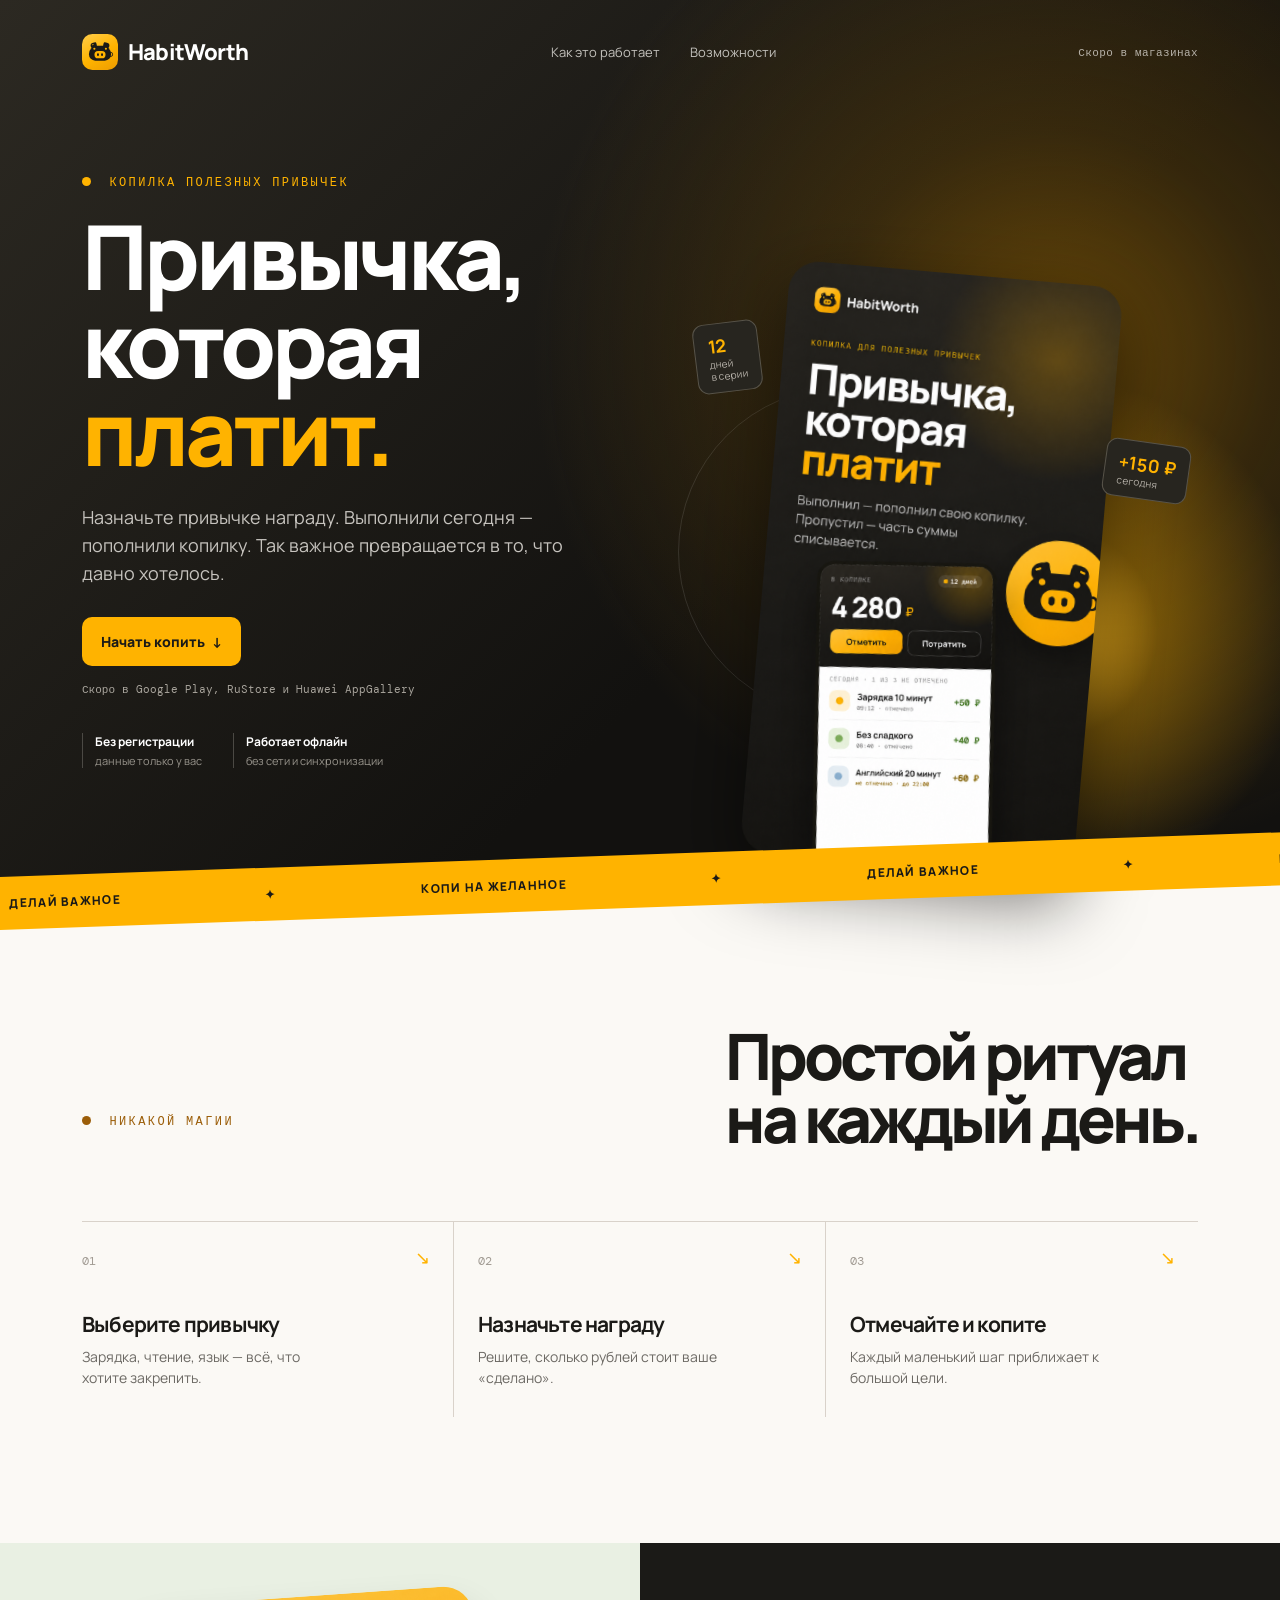
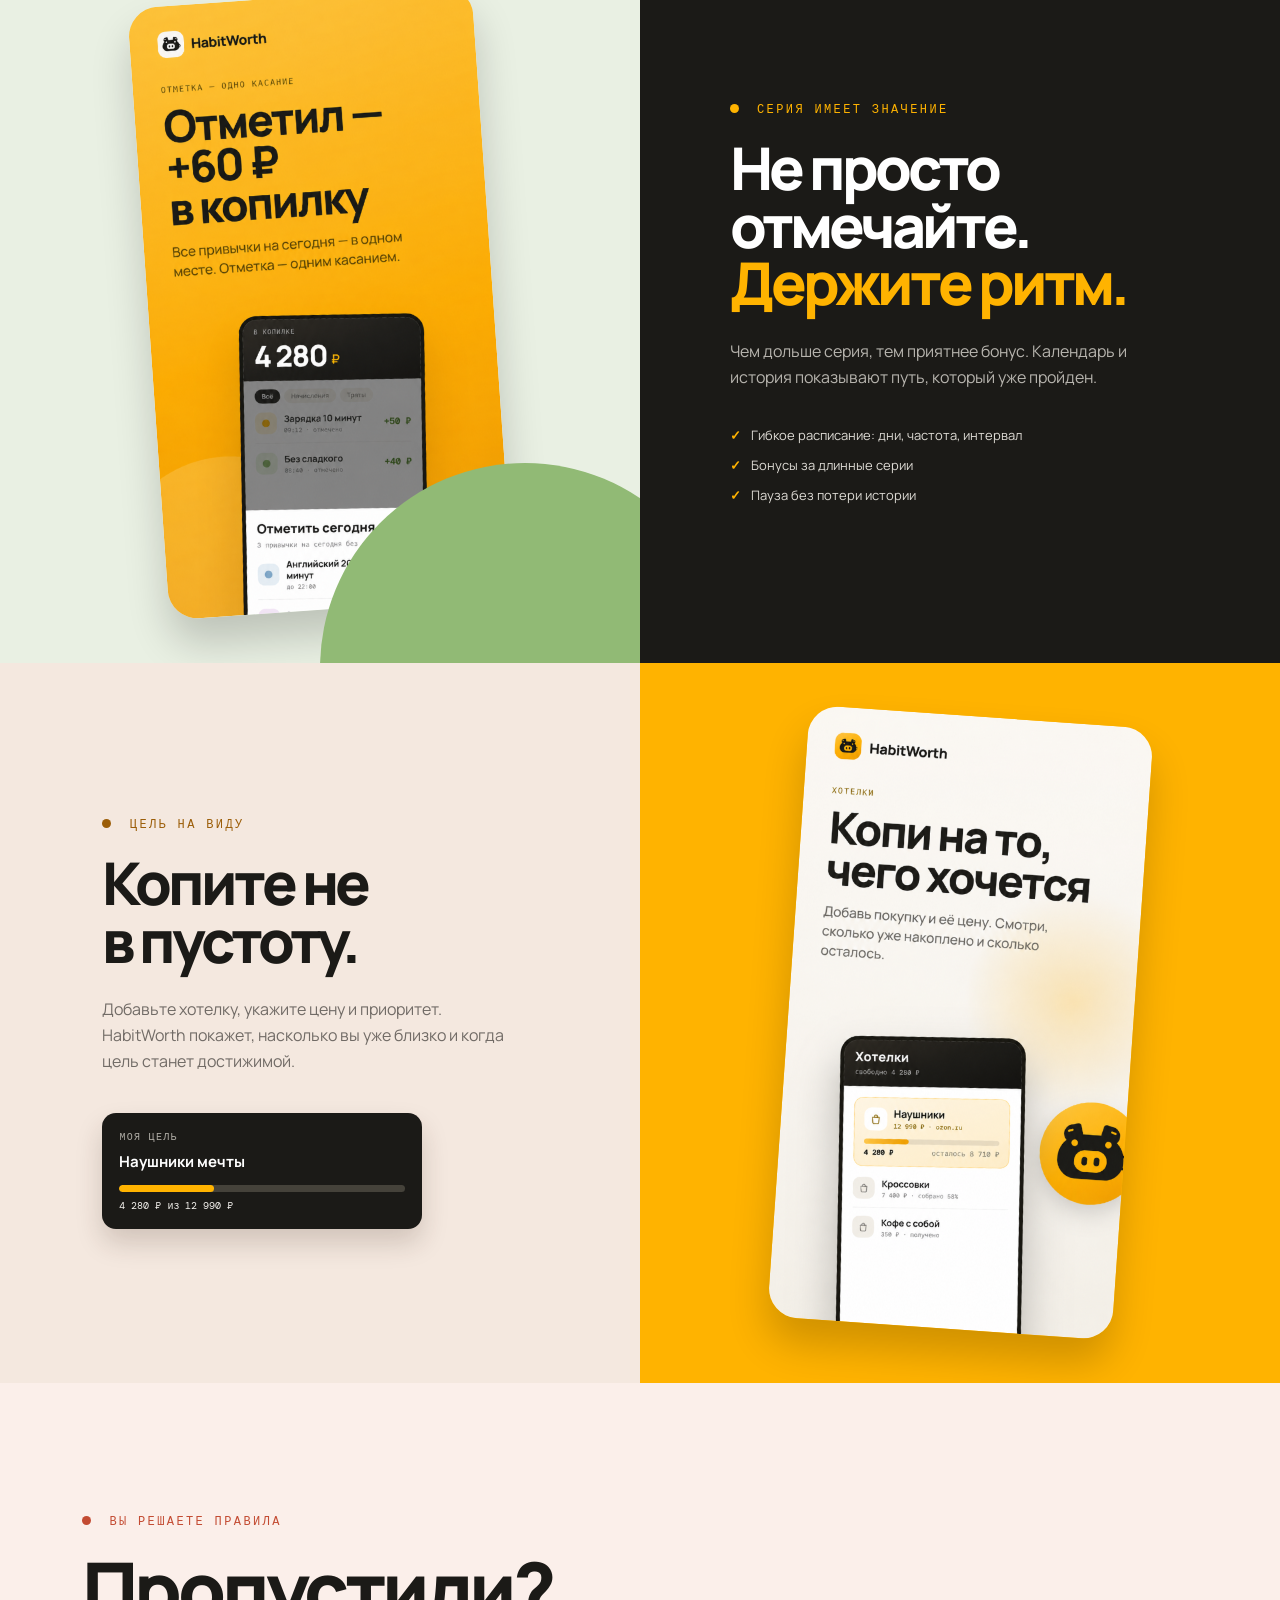
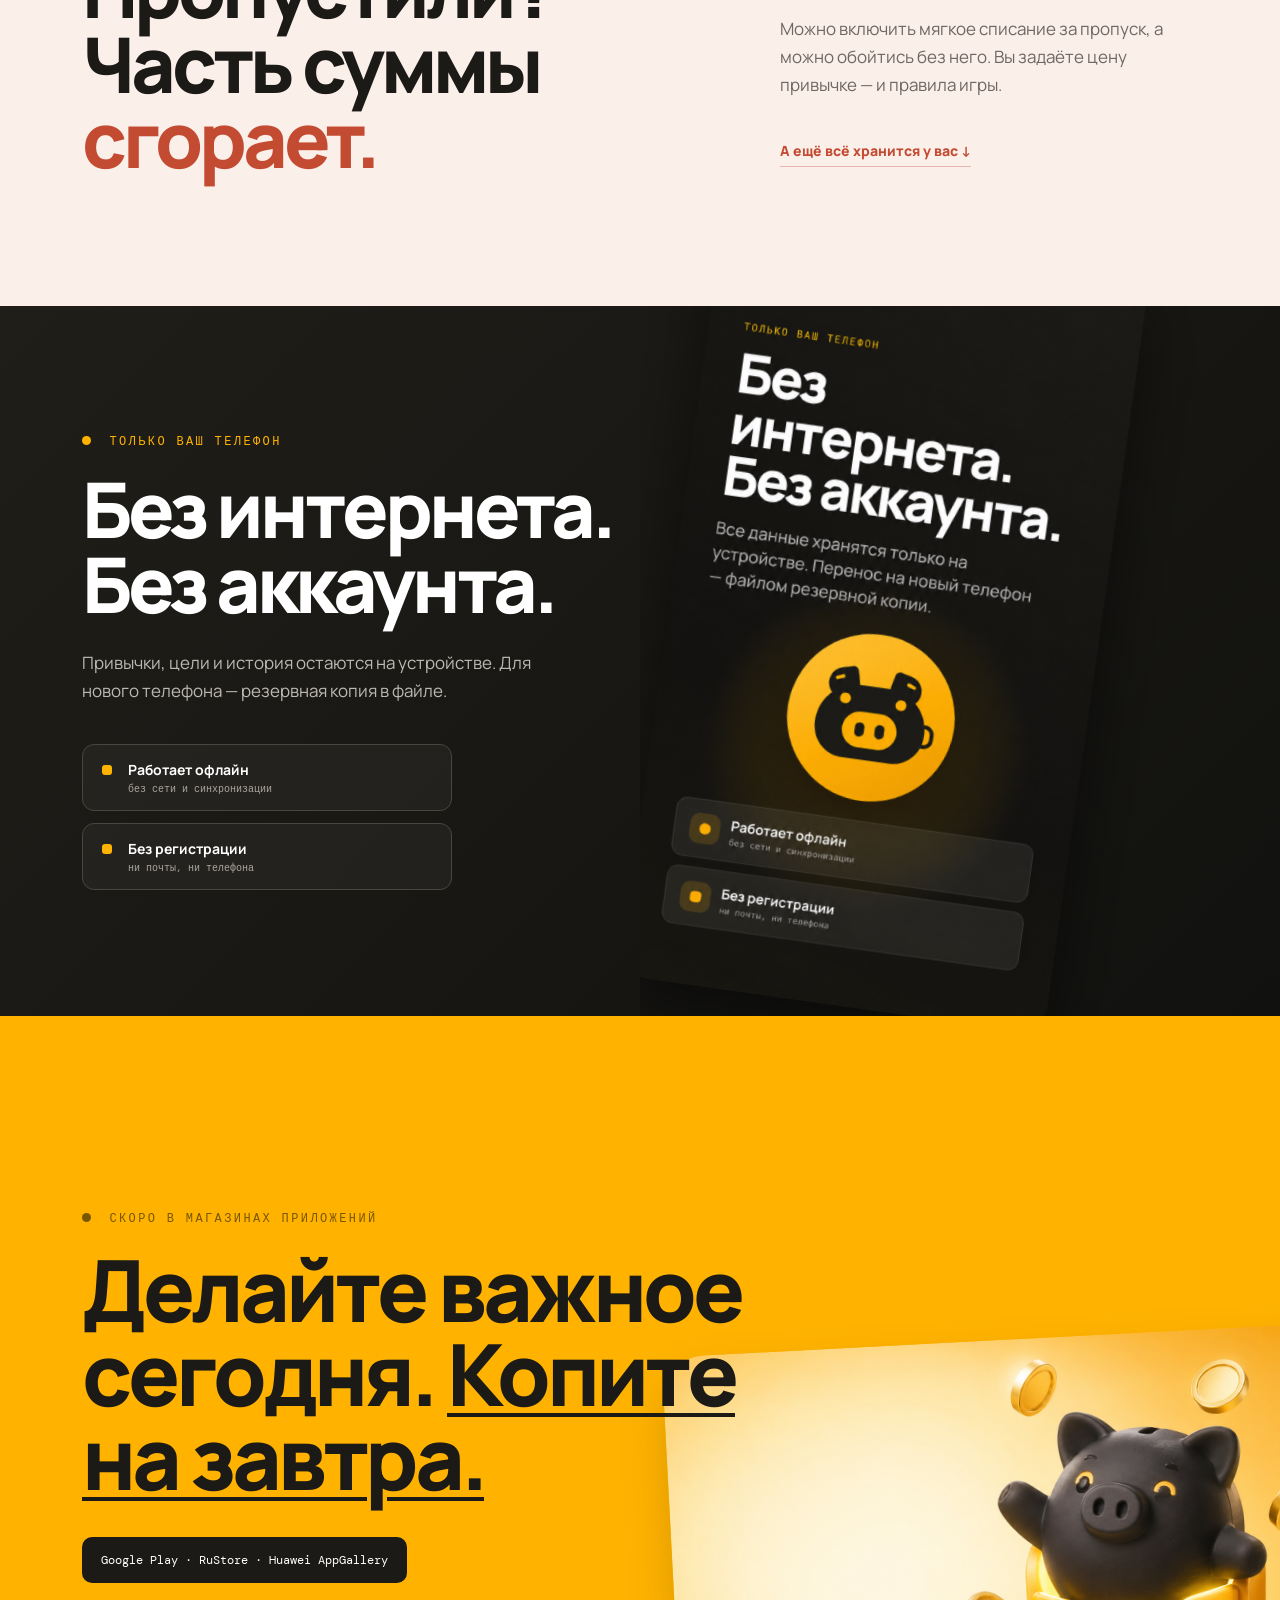
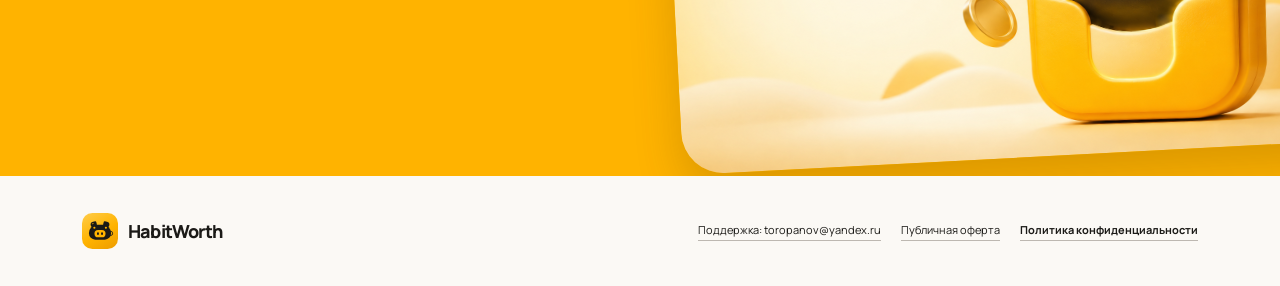
==== index.html @ cf3ff233 "feat: rebrand landing as HabitWorth" ====
<!doctype html>
<html lang="ru">
  <head>
    <meta charset="UTF-8" />
    <meta name="viewport" content="width=device-width, initial-scale=1.0" />
    <meta name="description" content="HabitWorth — копилка для полезных привычек. Выполняйте привычки и копите на то, что давно хотелось." />
    <meta name="theme-color" content="#181714" />
    <meta property="og:title" content="HabitWorth — привычки, которые платят" />
    <meta property="og:description" content="Выполняйте привычки и копите на то, что давно хотелось." />
    <meta property="og:image" content="assets/promo-01.png" />
    <title>HabitWorth — копилка привычек</title>
    <link rel="preconnect" href="https://fonts.googleapis.com" />
    <link rel="preconnect" href="https://fonts.gstatic.com" crossorigin />
    <link href="https://fonts.googleapis.com/css2?family=DM+Mono&family=Manrope:wght@400;500;600;700;800&display=swap" rel="stylesheet" />
    <link rel="stylesheet" href="styles.css" />
  </head>
  <body>
    <main>
      <section class="hero" id="top">
        <nav class="nav container" aria-label="Главная навигация">
          <a class="brand" href="#top" aria-label="HabitWorth — на главную">
            <img class="brand-icon" src="assets/logo.svg" alt="" />
            <span>HabitWorth</span>
          </a>
          <div class="nav-links">
            <a href="#how-it-works">Как это работает</a>
            <a href="#features">Возможности</a>
          </div>
          <span class="nav-coming">Скоро в магазинах</span>
        </nav>

        <div class="hero-grid container">
          <div class="hero-copy">
            <p class="eyebrow"><span></span> КОПИЛКА ПОЛЕЗНЫХ ПРИВЫЧЕК</p>
            <h1>Привычка,<br />которая <strong>платит.</strong></h1>
            <p class="lead">Назначьте привычке награду. Выполнили сегодня — пополнили копилку. Так важное превращается в то, что давно хотелось.</p>
            <div class="hero-actions">
              <a class="button button-primary" href="#how-it-works">Начать копить <span>↓</span></a>
            </div>
            <p class="store-note">Скоро в Google Play, RuStore и Huawei AppGallery</p>
            <div class="trust-row">
              <div><b>Без регистрации</b><span>данные только у вас</span></div>
              <div><b>Работает офлайн</b><span>без сети и синхронизации</span></div>
            </div>
          </div>
          <div class="hero-visual" aria-label="Экран приложения HabitWorth">
            <div class="orb orb-one"></div><div class="orb orb-two"></div>
            <div class="hero-sticker sticker-streak"><b>12</b><span>дней<br />в серии</span></div>
            <div class="hero-sticker sticker-plus"><b>+150 ₽</b><span>сегодня</span></div>
            <img src="assets/promo-01.png" alt="Главный экран HabitWorth с балансом копилки и списком привычек" />
          </div>
        </div>
        <div class="marquee" aria-hidden="true"><span>ДЕЛАЙ ВАЖНОЕ</span><i>✦</i><span>КОПИ НА ЖЕЛАННОЕ</span><i>✦</i><span>ДЕЛАЙ ВАЖНОЕ</span><i>✦</i><span>КОПИ НА ЖЕЛАННОЕ</span></div>
      </section>

      <section class="steps section container" id="how-it-works">
        <div class="section-intro">
          <p class="eyebrow dark"><span></span> НИКАКОЙ МАГИИ</p>
          <h2>Простой ритуал<br />на каждый день.</h2>
        </div>
        <ol class="step-list">
          <li><span class="step-number">01</span><div><h3>Выберите привычку</h3><p>Зарядка, чтение, язык — всё, что хотите закрепить.</p></div><span class="step-arrow">↘</span></li>
          <li><span class="step-number">02</span><div><h3>Назначьте награду</h3><p>Решите, сколько рублей стоит ваше «сделано».</p></div><span class="step-arrow">↘</span></li>
          <li><span class="step-number">03</span><div><h3>Отмечайте и копите</h3><p>Каждый маленький шаг приближает к большой цели.</p></div><span class="step-arrow">↘</span></li>
        </ol>
      </section>

      <section class="feature-split" id="features">
        <div class="phone-panel cream"><img src="assets/promo-02.png" alt="HabitWorth помогает вести серии привычек" /></div>
        <div class="copy-panel dark-panel">
          <p class="eyebrow"><span></span> СЕРИЯ ИМЕЕТ ЗНАЧЕНИЕ</p>
          <h2>Не просто<br />отмечайте. <strong>Держите ритм.</strong></h2>
          <p>Чем дольше серия, тем приятнее бонус. Календарь и история показывают путь, который уже пройден.</p>
          <ul class="tick-list"><li>Гибкое расписание: дни, частота, интервал</li><li>Бонусы за длинные серии</li><li>Пауза без потери истории</li></ul>
        </div>
      </section>

      <section class="feature-split reverse">
        <div class="copy-panel goal-copy">
          <p class="eyebrow dark"><span></span> ЦЕЛЬ НА ВИДУ</p>
          <h2>Копите не<br />в пустоту.</h2>
          <p>Добавьте хотелку, укажите цену и приоритет. HabitWorth покажет, насколько вы уже близко и когда цель станет достижимой.</p>
          <div class="goal-card"><span>МОЯ ЦЕЛЬ</span><b>Наушники мечты</b><div><i></i></div><small>4 280 ₽ из 12 990 ₽</small></div>
        </div>
        <div class="phone-panel amber"><img src="assets/promo-04.png" alt="Экран цели и прогресса накоплений в HabitWorth" /></div>
      </section>

      <section class="penalty-section">
        <div class="container penalty-grid">
          <div><p class="eyebrow dark red"><span></span> ВЫ РЕШАЕТЕ ПРАВИЛА</p><h2>Пропустили?<br />Часть суммы<br /><strong>сгорает.</strong></h2></div>
          <div class="penalty-copy"><p>Можно включить мягкое списание за пропуск, а можно обойтись без него. Вы задаёте цену привычке — и правила игры.</p><a href="#privacy">А ещё всё хранится у вас <span>↓</span></a></div>
        </div>
      </section>

      <section class="privacy" id="privacy">
        <div class="privacy-art"><img src="assets/promo-05.png" alt="HabitWorth работает без интернета и аккаунта" /></div>
        <div class="privacy-copy container">
          <p class="eyebrow"><span></span> ТОЛЬКО ВАШ ТЕЛЕФОН</p>
          <h2>Без интернета.<br />Без аккаунта.</h2>
          <p>Привычки, цели и история остаются на устройстве. Для нового телефона — резервная копия в файле.</p>
          <div class="privacy-points"><div><b>Работает офлайн</b><span>без сети и синхронизации</span></div><div><b>Без регистрации</b><span>ни почты, ни телефона</span></div></div>
        </div>
      </section>

      <section class="final-cta">
        <div class="container final-layout">
          <div class="final-copy"><p class="eyebrow"><span></span> СКОРО В МАГАЗИНАХ ПРИЛОЖЕНИЙ</p><h2>Делайте важное<br />сегодня. <strong>Копите</strong><br /><strong>на завтра.</strong></h2><p class="availability">Google Play · RuStore · Huawei AppGallery</p></div>
          <div class="launch-art"><img src="assets/launch-art.png" alt="Копилка HabitWorth и монеты" /></div>
        </div>
      </section>
    </main>
    <footer class="footer container">
      <a class="brand" href="#top"><img class="brand-icon" src="assets/logo.svg" alt="" /><span>HabitWorth</span></a>
      <div class="footer-links"><a href="mailto:toropanov@yandex.ru">Поддержка: toropanov@yandex.ru</a><a href="documents/HabitWorth_Public_Offer.pdf" target="_blank" rel="noopener">Публичная оферта</a><a href="documents/HabitWorth_Privacy_Policy.pdf" target="_blank" rel="noopener">Политика конфиденциальности</a></div>
    </footer>
  </body>
</html>
---- styles.css ----
:root { --ink:#1b1a17; --black:#12110f; --amber:#ffb300; --cream:#f7f1eb; --paper:#fbf9f5; --green:#588334; --red:#c34b32; }
* { box-sizing:border-box; } html { scroll-behavior:smooth; } body { margin:0; background:var(--paper); color:var(--ink); font-family:Manrope,Arial,sans-serif; } a { color:inherit; text-decoration:none; } .container { max-width:1180px; margin:auto; padding-left:32px; padding-right:32px; }
.hero { overflow:hidden; position:relative; color:white; background:radial-gradient(circle at 82% 40%,#694807 0,rgba(105,72,7,.4) 19%,transparent 44%),linear-gradient(135deg,#2c2922,#12110f 62%); min-height:820px; } .nav { height:104px; display:flex; align-items:center; justify-content:space-between; position:relative; z-index:3; }.brand { font-size:22px; line-height:1; font-weight:800; display:flex; align-items:center; gap:10px; letter-spacing:-.8px; }.pig-mark { display:inline-block; width:36px; height:36px; border-radius:11px; background:var(--amber); position:relative; }.pig-mark:before { content:""; position:absolute; width:21px; height:14px; border-radius:10px; background:var(--ink); left:7.5px; top:13px; }.pig-mark i,.pig-mark b { position:absolute; width:5px; height:6px; background:var(--ink); z-index:1; border-radius:3px; top:17px; }.pig-mark i { left:13px; }.pig-mark b { right:13px; }.pig-mark em { position:absolute; width:5px;height:5px;border-radius:5px;background:var(--amber);left:9px;top:8px;box-shadow:13px 0 0 var(--amber); }.nav-links { display:flex; gap:30px; color:#c2c0bb; font-size:13px; }.nav-links a:hover { color:#fff; }.nav-cta { font-size:13px; font-weight:700; border-bottom:1px solid #77736a; padding-bottom:3px; }.nav-cta span,.button span { margin-left:7px; }.hero-grid { min-height:650px; display:grid; grid-template-columns:53% 47%; align-items:center; }.hero-copy { position:relative; z-index:2; padding:70px 0 112px; }.eyebrow { font-family:"DM Mono",monospace; color:var(--amber); font-size:12px; letter-spacing:2.4px; margin:0 0 22px; }.eyebrow span { display:inline-block; width:9px; height:9px; border-radius:50%; background:currentColor; margin-right:9px; }.eyebrow.dark { color:#9b5d08; }.eyebrow.red { color:var(--red); }.hero h1,.section h2,.copy-panel h2,.penalty-section h2,.privacy h2,.final-cta h2 { font-weight:800; letter-spacing:-4px; line-height:.98; margin:0; }.hero h1 { font-size:clamp(60px,7vw,100px); }.hero h1 strong,.copy-panel h2 strong,.penalty-section h2 strong,.final-cta h2 strong { color:var(--amber); font-weight:800; }.lead { max-width:490px; color:#c6c3be; font-size:18px; line-height:1.55; margin:29px 0; }.hero-actions { display:flex; gap:12px; }.button { display:inline-flex; align-items:center; font-size:14px; font-weight:800; border-radius:10px; padding:15px 19px; transition:transform .2s,background .2s; }.button:hover { transform:translateY(-2px); }.button-primary { color:var(--ink); background:var(--amber); }.button-quiet { color:#efede8; border:1px solid #514f49; }.trust-row { display:flex; gap:31px; margin-top:50px; }.trust-row div { border-left:1px solid #4b4944; padding-left:12px; display:grid; gap:3px; }.trust-row b { font-size:12px; }.trust-row span { color:#98948c; font-size:11px; }.hero-visual { height:650px; position:relative; display:flex; align-items:flex-end; justify-content:center; }.hero-visual img { width:334px; filter:drop-shadow(0 26px 35px rgba(0,0,0,.52)); transform:rotate(5deg) translateY(50px); border-radius:30px; position:relative; z-index:1; }.orb { position:absolute; border-radius:100%; }.orb-one { width:530px; height:530px; background:radial-gradient(circle,#ffbd20 0,rgba(255,179,0,.34) 28%,transparent 68%); right:-120px; bottom:-80px; }.orb-two { width:330px;height:330px;border:1px solid rgba(255,255,255,.11);bottom:100px;left:5px; }.hero-sticker { position:absolute; background:#27251f; border:1px solid #575349; border-radius:11px; padding:10px 13px; z-index:2; display:grid; }.hero-sticker b { font-size:18px; color:var(--amber); }.hero-sticker span { color:#b5b0a8; font-size:10px; line-height:1.2; }.sticker-streak { left:22px; top:155px; transform:rotate(-7deg); }.sticker-plus { right:9px; top:275px; transform:rotate(8deg); }.marquee { position:absolute; bottom:0; width:120%; margin-left:-4%; background:var(--amber); color:var(--ink); display:flex; align-items:center; justify-content:space-around; gap:25px; height:53px; transform:rotate(-2deg) translateY(17px); font-weight:800; letter-spacing:1.3px; font-size:12px; white-space:nowrap; }.marquee i { font-style:normal; }
.section { padding-top:145px; padding-bottom:126px; }.section-intro { display:flex; align-items:flex-end; justify-content:space-between; }.section h2 { font-size:clamp(42px,5vw,70px); }.step-list { display:grid; grid-template-columns:repeat(3,1fr); list-style:none; padding:0; margin:70px 0 0; border-top:1px solid #d9d2ca; }.step-list li { padding:26px 23px 20px 0; position:relative; min-height:195px; border-right:1px solid #d9d2ca; }.step-list li+li { padding-left:24px; }.step-list li:last-child { border-right:0; }.step-number { font-family:"DM Mono",monospace; color:#a19b93; font-size:12px; }.step-list h3 { font-size:21px; margin:40px 0 8px; letter-spacing:-.8px; }.step-list p { margin:0; color:#6c6964; max-width:250px; font-size:14px; line-height:1.5; }.step-arrow { position:absolute; top:23px; right:23px; font-size:18px; color:var(--amber); }
.feature-split { min-height:720px; display:grid; grid-template-columns:1fr 1fr; }.phone-panel { overflow:hidden; position:relative; display:flex; align-items:center; justify-content:center; min-height:600px; }.phone-panel img { width:345px; transform:rotate(-4deg); border-radius:30px; box-shadow:0 25px 40px rgba(0,0,0,.19); }.cream { background:#e9f0e3; }.cream:after { content:""; position:absolute; width:410px;height:410px; border-radius:50%; background:#91ba75; bottom:-210px; right:-90px; }.amber { background:var(--amber); }.amber img { transform:rotate(4deg); position:relative; z-index:1; }.copy-panel { padding:100px max(50px,calc((100vw - 1180px)/2)); display:flex; flex-direction:column; justify-content:center; }.dark-panel { background:var(--ink); color:#fff; padding-left:clamp(45px,7vw,115px); padding-right:clamp(45px,7vw,115px); }.copy-panel h2 { font-size:clamp(44px,4.6vw,66px); }.copy-panel>p:not(.eyebrow) { color:#b7b4ae; font-size:16px; max-width:420px; line-height:1.62; margin:27px 0; }.tick-list { list-style:none; padding:0; margin:8px 0 0; display:grid; gap:12px; font-size:13px; color:#dedbd5; }.tick-list li:before { content:"✓"; color:var(--amber); font-weight:bold; margin-right:10px; }.goal-copy { background:#f4e8df; padding-left:clamp(45px,8vw,130px); }.goal-copy>p:not(.eyebrow) { color:#716b66; }.goal-card { background:var(--ink); color:#fff; border-radius:14px; padding:17px; max-width:320px; margin-top:11px; box-shadow:0 14px 27px rgba(57,36,20,.18); }.goal-card span,.goal-card small { display:block; font-family:"DM Mono",monospace; font-size:10px; letter-spacing:1.3px; color:#afaca5; }.goal-card b { display:block; margin:8px 0 13px; font-size:15px; }.goal-card div { background:#45423a; height:7px; border-radius:8px; overflow:hidden; margin-bottom:7px; }.goal-card i { display:block; width:33%; height:100%; background:var(--amber); border-radius:inherit; }.goal-card small { letter-spacing:0; color:#f5f3ef; }
.penalty-section { padding:130px 0; background:#fbefea; }.penalty-grid { display:grid; grid-template-columns:1.2fr .8fr; gap:70px; align-items:end; }.penalty-section h2 { font-size:clamp(48px,6vw,82px); }.penalty-section h2 strong { color:var(--red); }.penalty-copy { padding-bottom:9px; color:#6e6862; font-size:17px; line-height:1.65; }.penalty-copy a { display:inline-block; margin-top:23px; color:var(--red); font-size:14px; font-weight:800; border-bottom:1px solid #e6b6ab; padding-bottom:4px; }
.privacy { min-height:710px; background:linear-gradient(135deg,#201e19,#11110f); color:white; position:relative; overflow:hidden; display:flex; }.privacy-art { position:absolute; left:50%; height:100%; width:50%; overflow:hidden; }.privacy-art img { width:430px; transform:rotate(8deg) translate(20px,-65px); filter:drop-shadow(0 28px 35px rgba(0,0,0,.5)); border-radius:30px; }.privacy-copy { padding-top:125px; padding-bottom:125px; width:100%; position:relative; z-index:1; }.privacy h2 { font-size:clamp(51px,6vw,82px); }.privacy-copy>p:not(.eyebrow) { max-width:480px; color:#bcb9b3; font-size:17px; line-height:1.6; margin:28px 0 40px; }.privacy-points { display:grid; gap:12px; max-width:370px; }.privacy-points div { padding:15px 17px 15px 45px; border:1px solid #494640; border-radius:12px; background:rgba(255,255,255,.04); position:relative; }.privacy-points div:before { content:""; position:absolute; width:10px;height:10px;border-radius:3px;background:var(--amber);left:19px;top:20px; }.privacy-points b,.privacy-points span { display:block; }.privacy-points b { font-size:14px; }.privacy-points span { color:#aaa69e; font-family:"DM Mono",monospace; font-size:10px; margin-top:3px; }
.final-cta { background:var(--amber); padding:130px 0; }.final-cta .eyebrow { color:#785700; }.final-cta h2 { font-size:clamp(52px,6.7vw,94px); max-width:780px; }.final-cta h2 strong { color:var(--ink); text-decoration:underline; text-decoration-thickness:4px; text-underline-offset:7px; }.final-cta .button { margin-top:37px; background:var(--ink); color:#fff; }.footer { min-height:110px; display:flex; align-items:center; justify-content:space-between; color:#706d67; font-size:12px; }.footer .brand { color:var(--ink); font-size:18px; }.footer .pig-mark { transform:scale(.82); transform-origin:left center; margin-right:-4px; }.footer a:last-child { border-bottom:1px solid #bdb8b1; padding-bottom:3px; color:var(--ink); font-weight:700; }
@media (max-width:760px) { .container { padding-left:20px;padding-right:20px; }.hero { min-height:890px; }.nav { height:78px; }.nav-links,.nav-coming { display:none; }.hero-grid { display:block; }.hero-copy { padding:66px 0 0; }.hero h1 { font-size:58px;letter-spacing:-3px; }.lead { font-size:16px; }.trust-row { margin-top:30px;gap:15px; }.hero-visual { height:375px; margin-top:5px; }.hero-visual img { width:220px;transform:rotate(5deg) translateY(30px); }.orb-one { width:360px;height:360px;right:-150px; }.orb-two { width:220px;height:220px;left:-40px;bottom:20px; }.sticker-streak { left:20px;top:65px; }.sticker-plus { right:10px;top:145px; }.marquee { font-size:10px;height:42px; }.section { padding-top:80px;padding-bottom:70px; }.section-intro { display:block; }.section h2 { font-size:45px; }.step-list { display:block;margin-top:45px; }.step-list li,.step-list li+li { min-height:0;padding:20px 0;border-right:0;border-bottom:1px solid #d9d2ca; }.step-list h3 { margin:25px 0 6px;font-size:18px; }.step-arrow { right:3px;top:20px; }.feature-split { display:flex;flex-direction:column; }.feature-split.reverse { flex-direction:column-reverse; }.phone-panel { min-height:450px; }.phone-panel img { width:260px; }.copy-panel { padding:72px 28px; }.copy-panel h2 { font-size:46px; }.penalty-section { padding:80px 0; }.penalty-grid { display:block; }.penalty-copy { margin-top:32px; }.privacy { min-height:720px; }.privacy-art { left:auto;right:-180px;width:420px;opacity:.55; }.privacy-art img { width:300px; }.privacy-copy { padding-top:80px;padding-bottom:60px; }.privacy h2 { font-size:53px; }.privacy-copy>p:not(.eyebrow) { font-size:15px;max-width:350px; }.final-cta { padding:85px 0; }.final-cta h2 { font-size:54px; }.availability { font-size:10px; padding:14px 15px; }.footer { min-height:155px;display:grid;gap:13px;padding-top:30px;padding-bottom:30px;align-items:start; } }

.nav-coming { font-family:"DM Mono",monospace; color:#b6b1a8; font-size:11px; letter-spacing:.4px; }
.brand-icon { width:36px; height:36px; display:block; flex:none; }
.store-note { color:#a9a59d; font-family:"DM Mono",monospace; font-size:11px; margin:16px 0 0; }
.trust-row { margin-top:37px; }
.marquee { bottom:0; transform:rotate(-2deg); }
.availability { display:inline-block; margin:37px 0 0; background:var(--ink); color:#fff; border-radius:10px; padding:15px 19px; font-family:"DM Mono",monospace; font-size:12px; }
.hero { overflow:visible; }
.marquee { bottom:-25px; z-index:4; }
.steps { position:relative; z-index:1; }
.final-cta { overflow:hidden; }
.final-layout { position:relative; min-height:500px; display:flex; align-items:center; }
.final-copy { position:relative; z-index:1; }
.launch-art { position:absolute; right:-185px; bottom:-110px; width:min(63%,760px); transform:rotate(-3deg); }
.launch-art img { display:block; width:100%; border-radius:42px; box-shadow:0 24px 46px rgba(89,60,0,.22); }
.footer-links { display:flex; align-items:center; gap:20px; font-size:11px; }
.footer-links a { color:var(--ink); border-bottom:1px solid #bdb8b1; padding-bottom:3px; }
.footer-links a:hover { border-color:var(--ink); }
@media (max-width:760px) { .marquee { bottom:-18px; }.final-layout { min-height:640px; align-items:flex-start; padding-top:85px; }.launch-art { width:128%; right:-66%; bottom:-56px; }.footer-links { align-items:flex-start; flex-direction:column; gap:8px; } }
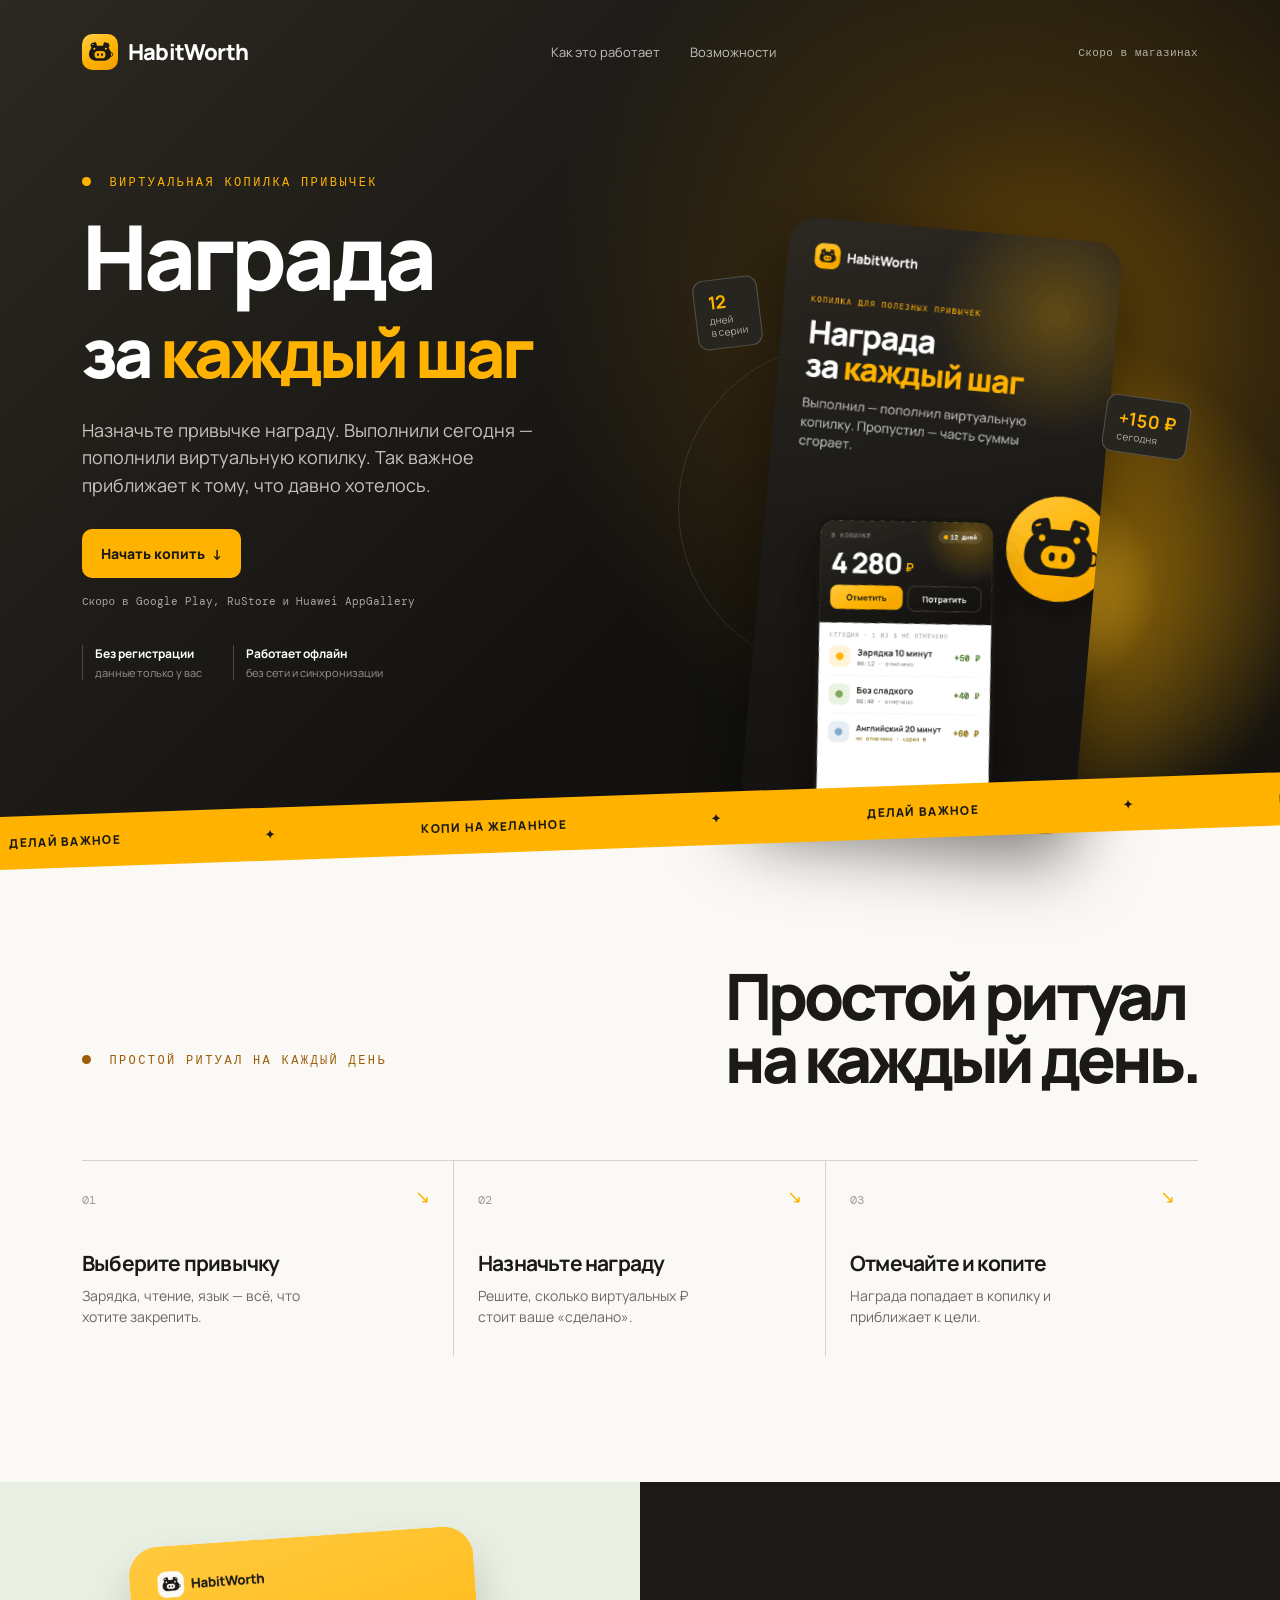
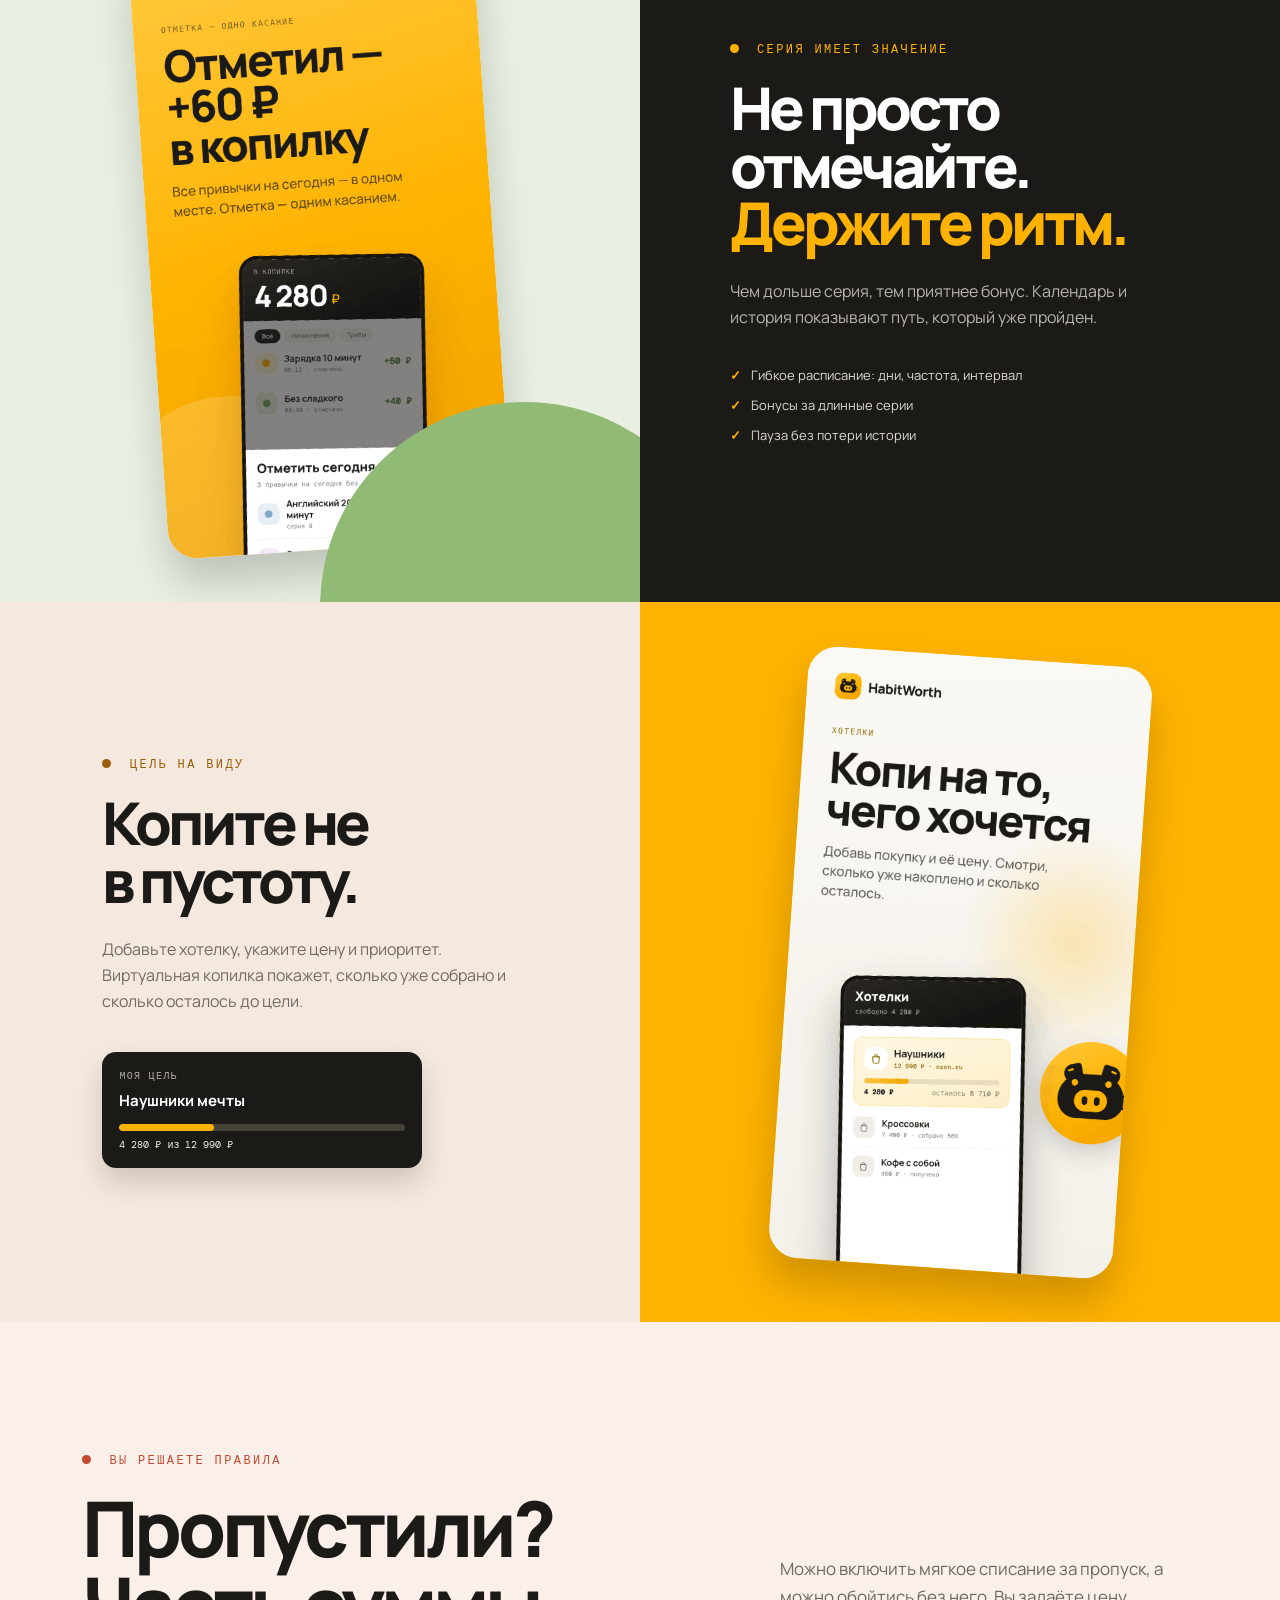
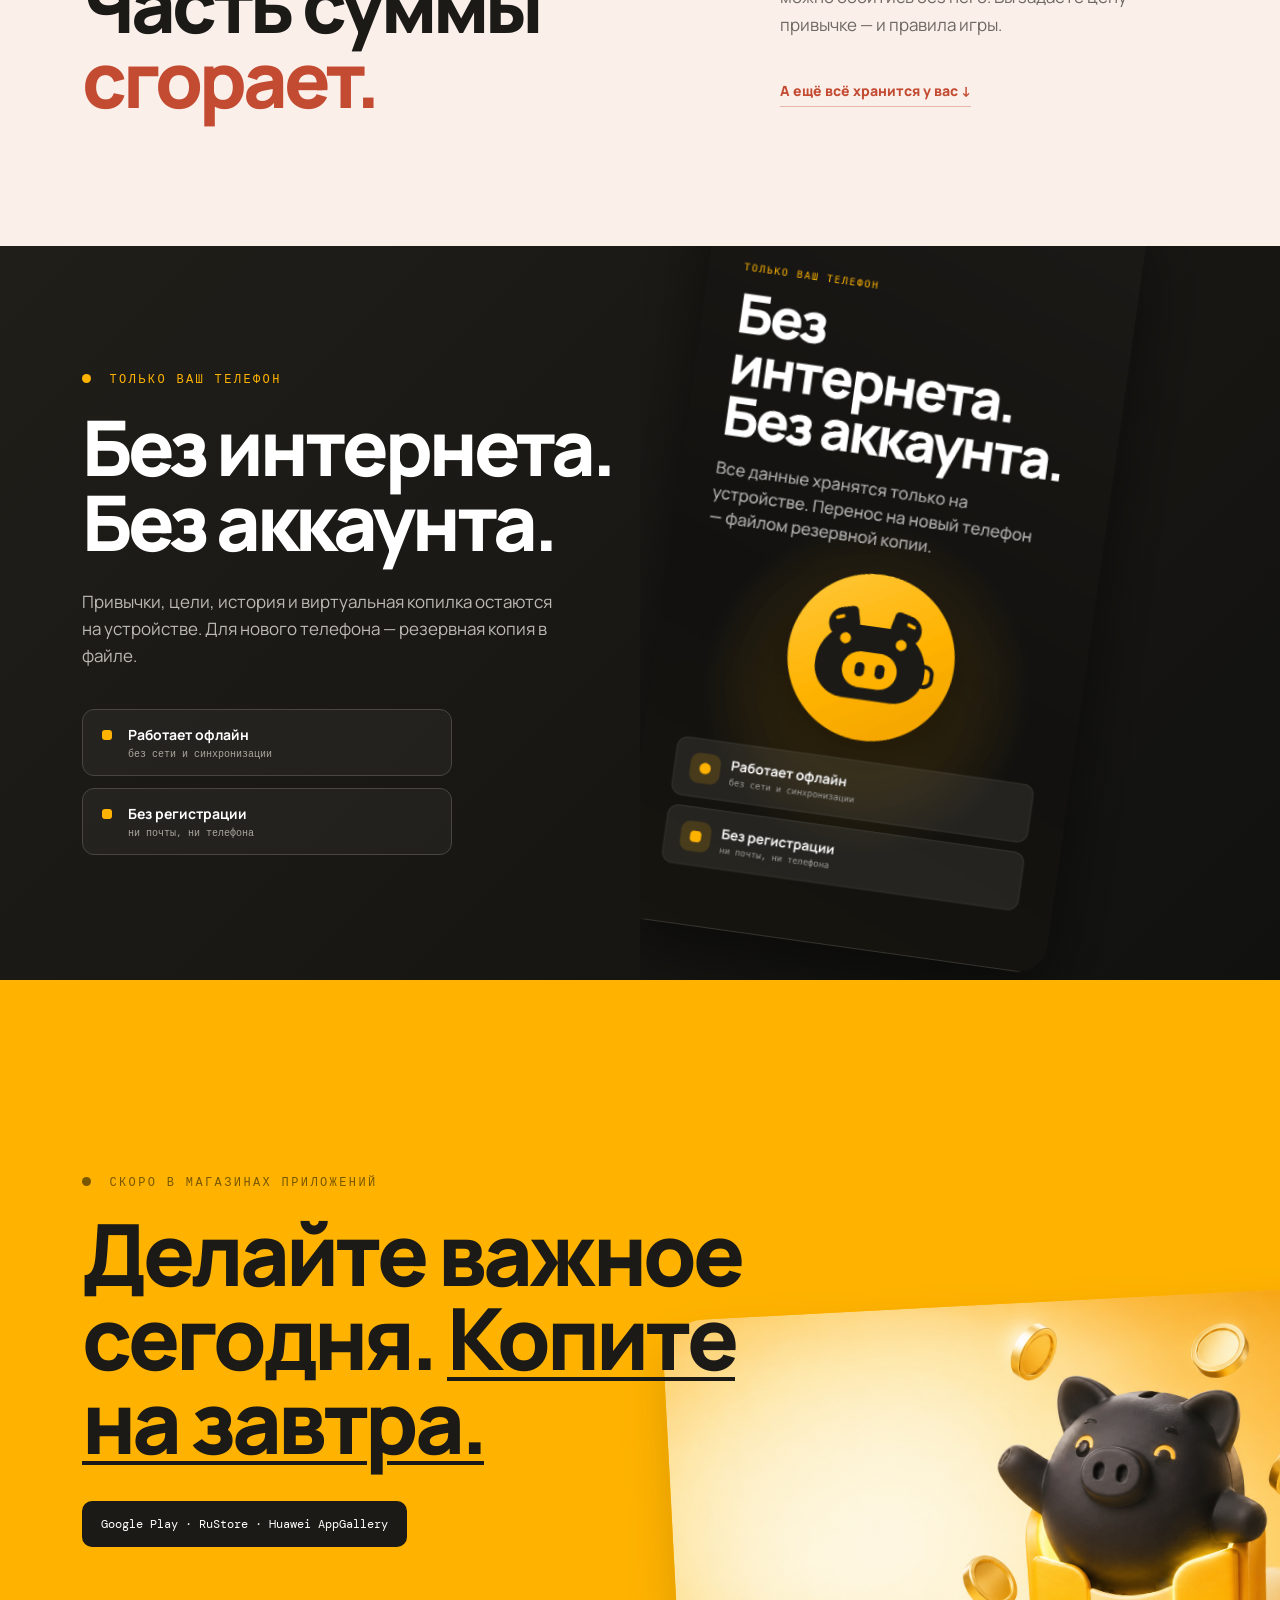
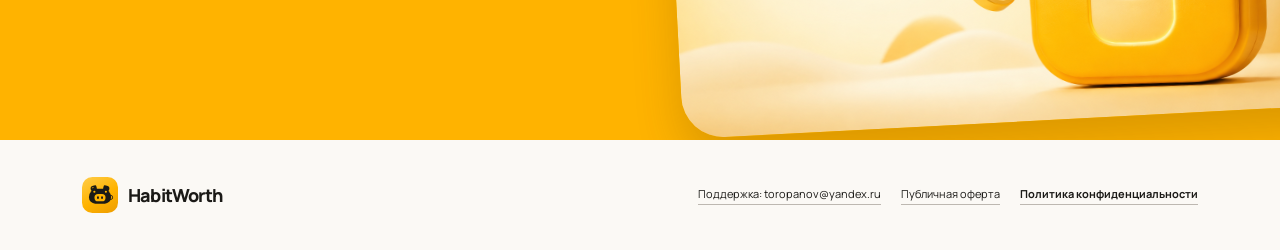
==== commit c32b03c6: "feat: refresh HabitWorth landing visuals" ====
--- a/index.html
+++ b/index.html
@@ -3,12 +3,12 @@
   <head>
     <meta charset="UTF-8" />
     <meta name="viewport" content="width=device-width, initial-scale=1.0" />
-    <meta name="description" content="HabitWorth — копилка для полезных привычек. Выполняйте привычки и копите на то, что давно хотелось." />
+    <meta name="description" content="HabitWorth — виртуальная копилка для полезных привычек. Выполняйте привычки, отмечайте прогресс и копите на то, что давно хотелось." />
     <meta name="theme-color" content="#181714" />
-    <meta property="og:title" content="HabitWorth — привычки, которые платят" />
-    <meta property="og:description" content="Выполняйте привычки и копите на то, что давно хотелось." />
+    <meta property="og:title" content="HabitWorth — награда за каждый шаг" />
+    <meta property="og:description" content="Виртуальная копилка для полезных привычек и целей, которые давно хотелось осуществить." />
     <meta property="og:image" content="assets/promo-01.png" />
-    <title>HabitWorth — копилка привычек</title>
+    <title>HabitWorth — виртуальная копилка привычек</title>
     <link rel="preconnect" href="https://fonts.googleapis.com" />
     <link rel="preconnect" href="https://fonts.gstatic.com" crossorigin />
     <link href="https://fonts.googleapis.com/css2?family=DM+Mono&family=Manrope:wght@400;500;600;700;800&display=swap" rel="stylesheet" />
@@ -31,9 +31,9 @@
 
         <div class="hero-grid container">
           <div class="hero-copy">
-            <p class="eyebrow"><span></span> КОПИЛКА ПОЛЕЗНЫХ ПРИВЫЧЕК</p>
-            <h1>Привычка,<br />которая <strong>платит.</strong></h1>
-            <p class="lead">Назначьте привычке награду. Выполнили сегодня — пополнили копилку. Так важное превращается в то, что давно хотелось.</p>
+            <p class="eyebrow"><span></span> ВИРТУАЛЬНАЯ КОПИЛКА ПРИВЫЧЕК</p>
+            <h1>Награда<br /><span class="hero-accent-line">за <strong>каждый шаг</strong></span></h1>
+            <p class="lead">Назначьте привычке награду. Выполнили сегодня — пополнили виртуальную копилку. Так важное приближает к тому, что давно хотелось.</p>
             <div class="hero-actions">
               <a class="button button-primary" href="#how-it-works">Начать копить <span>↓</span></a>
             </div>
@@ -47,7 +47,7 @@
             <div class="orb orb-one"></div><div class="orb orb-two"></div>
             <div class="hero-sticker sticker-streak"><b>12</b><span>дней<br />в серии</span></div>
             <div class="hero-sticker sticker-plus"><b>+150 ₽</b><span>сегодня</span></div>
-            <img src="assets/promo-01.png" alt="Главный экран HabitWorth с балансом копилки и списком привычек" />
+            <img src="assets/promo-01.png" alt="Промо HabitWorth: награда за каждый шаг и виртуальная копилка" />
           </div>
         </div>
         <div class="marquee" aria-hidden="true"><span>ДЕЛАЙ ВАЖНОЕ</span><i>✦</i><span>КОПИ НА ЖЕЛАННОЕ</span><i>✦</i><span>ДЕЛАЙ ВАЖНОЕ</span><i>✦</i><span>КОПИ НА ЖЕЛАННОЕ</span></div>
@@ -55,18 +55,18 @@
 
       <section class="steps section container" id="how-it-works">
         <div class="section-intro">
-          <p class="eyebrow dark"><span></span> НИКАКОЙ МАГИИ</p>
+          <p class="eyebrow dark"><span></span> ПРОСТОЙ РИТУАЛ НА КАЖДЫЙ ДЕНЬ</p>
           <h2>Простой ритуал<br />на каждый день.</h2>
         </div>
         <ol class="step-list">
           <li><span class="step-number">01</span><div><h3>Выберите привычку</h3><p>Зарядка, чтение, язык — всё, что хотите закрепить.</p></div><span class="step-arrow">↘</span></li>
-          <li><span class="step-number">02</span><div><h3>Назначьте награду</h3><p>Решите, сколько рублей стоит ваше «сделано».</p></div><span class="step-arrow">↘</span></li>
-          <li><span class="step-number">03</span><div><h3>Отмечайте и копите</h3><p>Каждый маленький шаг приближает к большой цели.</p></div><span class="step-arrow">↘</span></li>
+          <li><span class="step-number">02</span><div><h3>Назначьте награду</h3><p>Решите, сколько виртуальных ₽ стоит ваше «сделано».</p></div><span class="step-arrow">↘</span></li>
+          <li><span class="step-number">03</span><div><h3>Отмечайте и копите</h3><p>Награда попадает в копилку и приближает к цели.</p></div><span class="step-arrow">↘</span></li>
         </ol>
       </section>
 
       <section class="feature-split" id="features">
-        <div class="phone-panel cream"><img src="assets/promo-02.png" alt="HabitWorth помогает вести серии привычек" /></div>
+        <div class="phone-panel cream"><img src="assets/promo-02.png" alt="Промо HabitWorth об отметке привычек и пополнении копилки" /></div>
         <div class="copy-panel dark-panel">
           <p class="eyebrow"><span></span> СЕРИЯ ИМЕЕТ ЗНАЧЕНИЕ</p>
           <h2>Не просто<br />отмечайте. <strong>Держите ритм.</strong></h2>
@@ -79,10 +79,10 @@
         <div class="copy-panel goal-copy">
           <p class="eyebrow dark"><span></span> ЦЕЛЬ НА ВИДУ</p>
           <h2>Копите не<br />в пустоту.</h2>
-          <p>Добавьте хотелку, укажите цену и приоритет. HabitWorth покажет, насколько вы уже близко и когда цель станет достижимой.</p>
+          <p>Добавьте хотелку, укажите цену и приоритет. Виртуальная копилка покажет, сколько уже собрано и сколько осталось до цели.</p>
           <div class="goal-card"><span>МОЯ ЦЕЛЬ</span><b>Наушники мечты</b><div><i></i></div><small>4 280 ₽ из 12 990 ₽</small></div>
         </div>
-        <div class="phone-panel amber"><img src="assets/promo-04.png" alt="Экран цели и прогресса накоплений в HabitWorth" /></div>
+        <div class="phone-panel amber"><img src="assets/promo-04.png" alt="Промо HabitWorth о хотелках и прогрессе виртуальной копилки" /></div>
       </section>
 
       <section class="penalty-section">
@@ -93,11 +93,11 @@
       </section>
 
       <section class="privacy" id="privacy">
-        <div class="privacy-art"><img src="assets/promo-05.png" alt="HabitWorth работает без интернета и аккаунта" /></div>
+        <div class="privacy-art"><img src="assets/promo-05.png" alt="Промо HabitWorth о работе без интернета и аккаунта" /></div>
         <div class="privacy-copy container">
           <p class="eyebrow"><span></span> ТОЛЬКО ВАШ ТЕЛЕФОН</p>
           <h2>Без интернета.<br />Без аккаунта.</h2>
-          <p>Привычки, цели и история остаются на устройстве. Для нового телефона — резервная копия в файле.</p>
+          <p>Привычки, цели, история и виртуальная копилка остаются на устройстве. Для нового телефона — резервная копия в файле.</p>
           <div class="privacy-points"><div><b>Работает офлайн</b><span>без сети и синхронизации</span></div><div><b>Без регистрации</b><span>ни почты, ни телефона</span></div></div>
         </div>
       </section>
--- a/styles.css
+++ b/styles.css
@@ -26,3 +26,6 @@
 .footer-links a { color:var(--ink); border-bottom:1px solid #bdb8b1; padding-bottom:3px; }
 .footer-links a:hover { border-color:var(--ink); }
 @media (max-width:760px) { .marquee { bottom:-18px; }.final-layout { min-height:640px; align-items:flex-start; padding-top:85px; }.launch-art { width:128%; right:-66%; bottom:-56px; }.footer-links { align-items:flex-start; flex-direction:column; gap:8px; } }
+
+.hero h1 .hero-accent-line { display:inline-block; font-size:.76em; white-space:nowrap; }
+.hero h1 strong { font-size:inherit; }
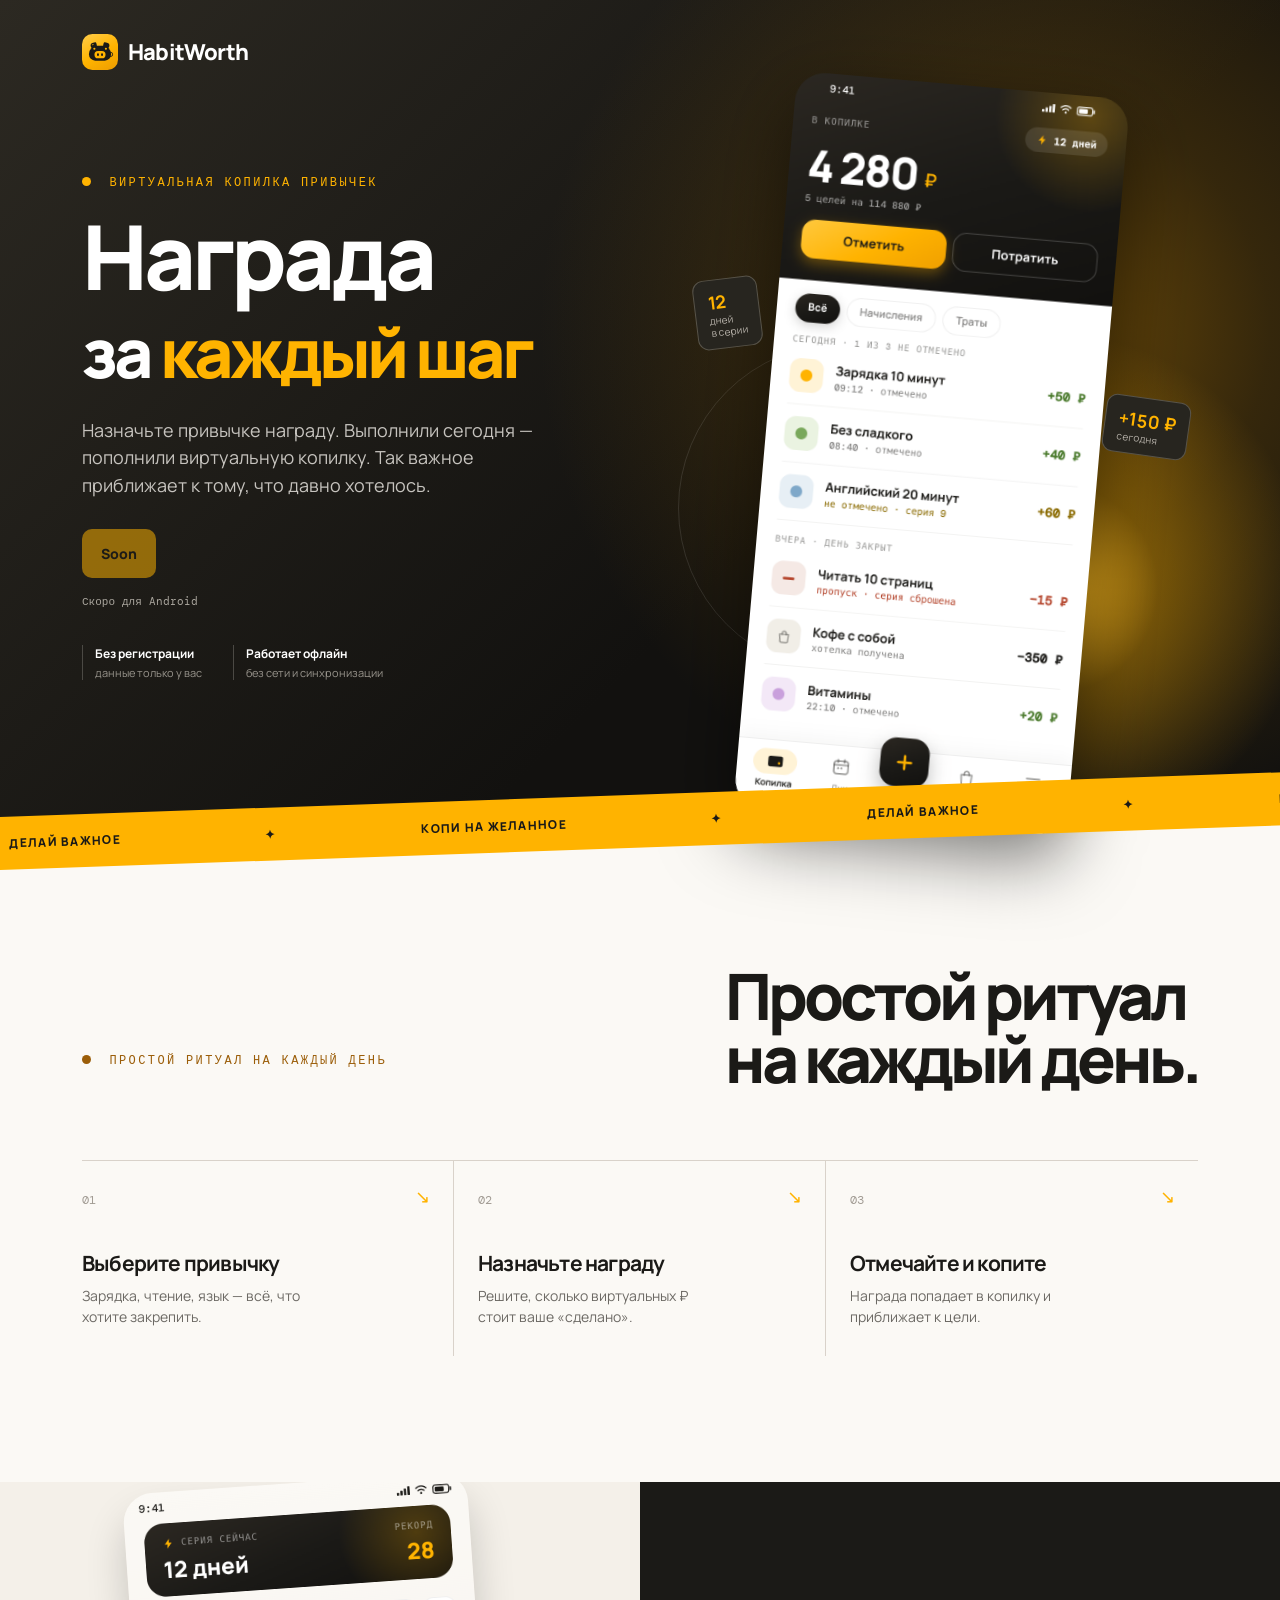
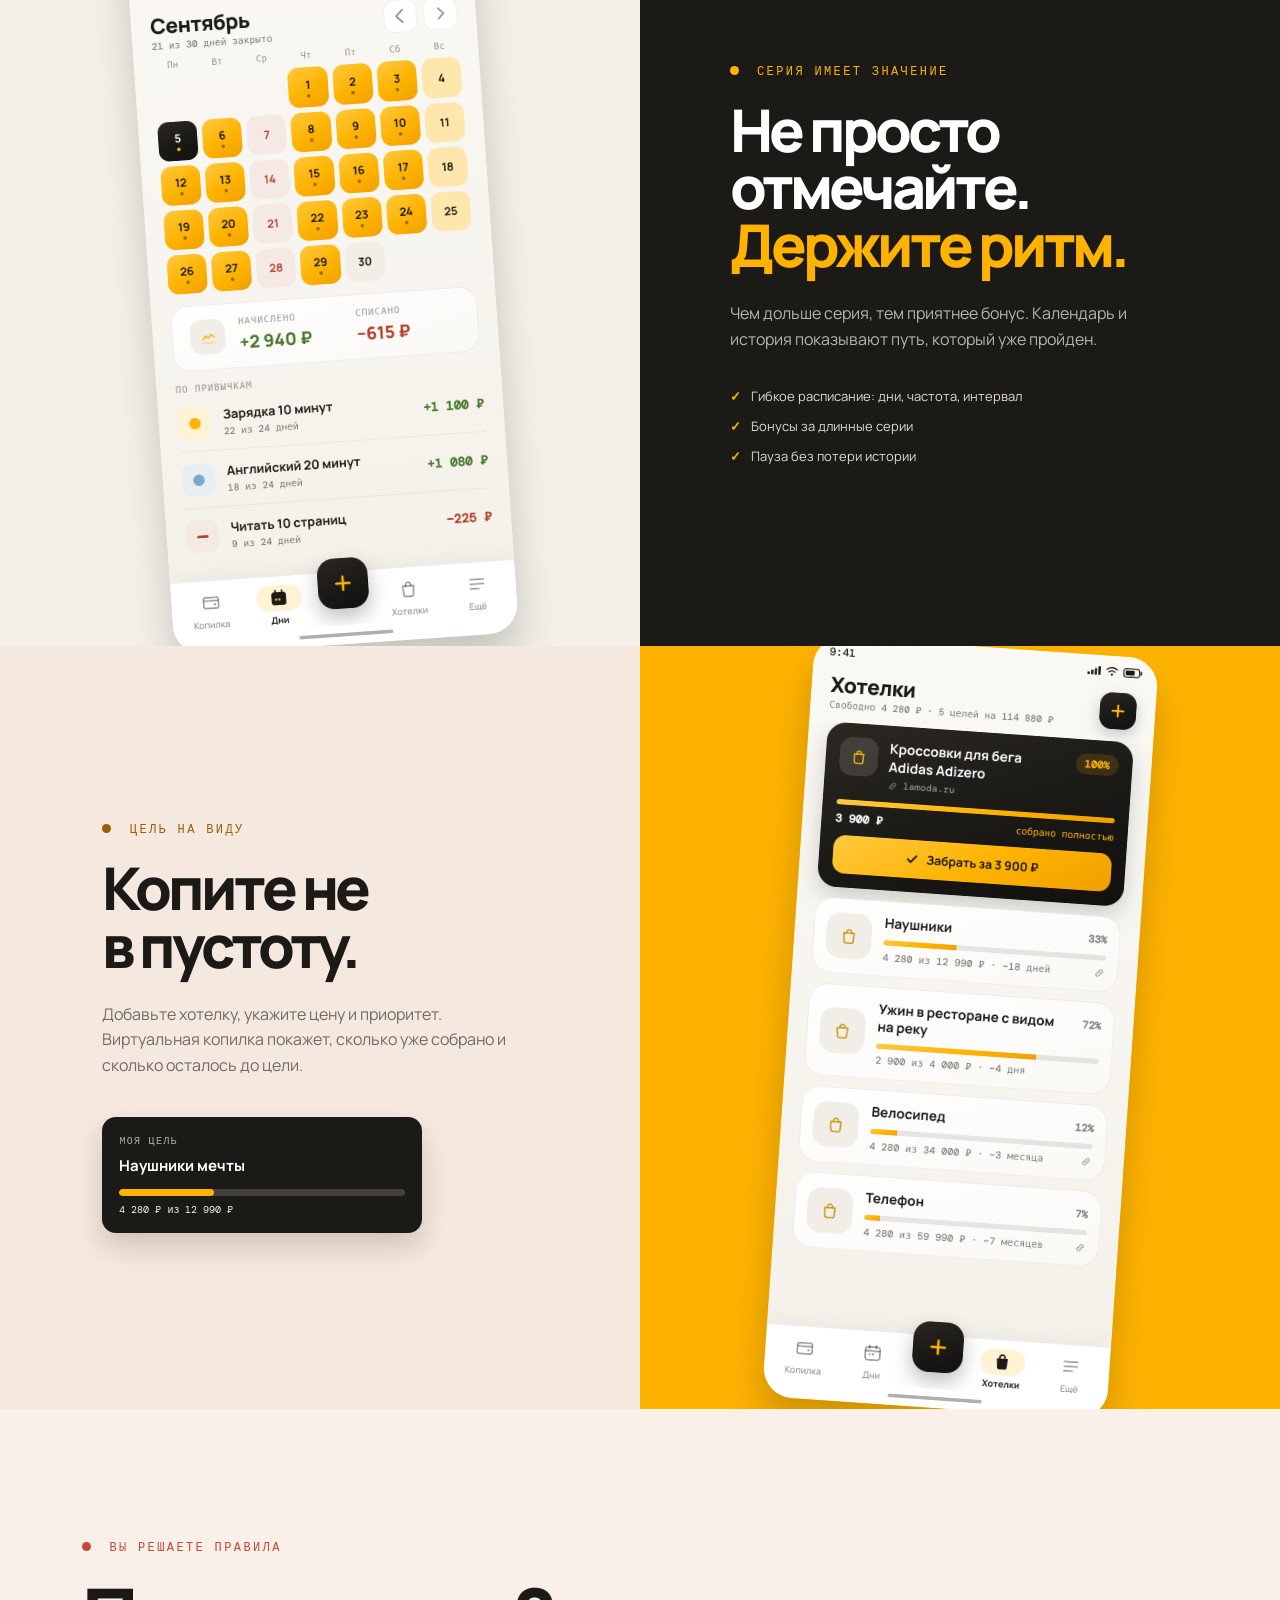
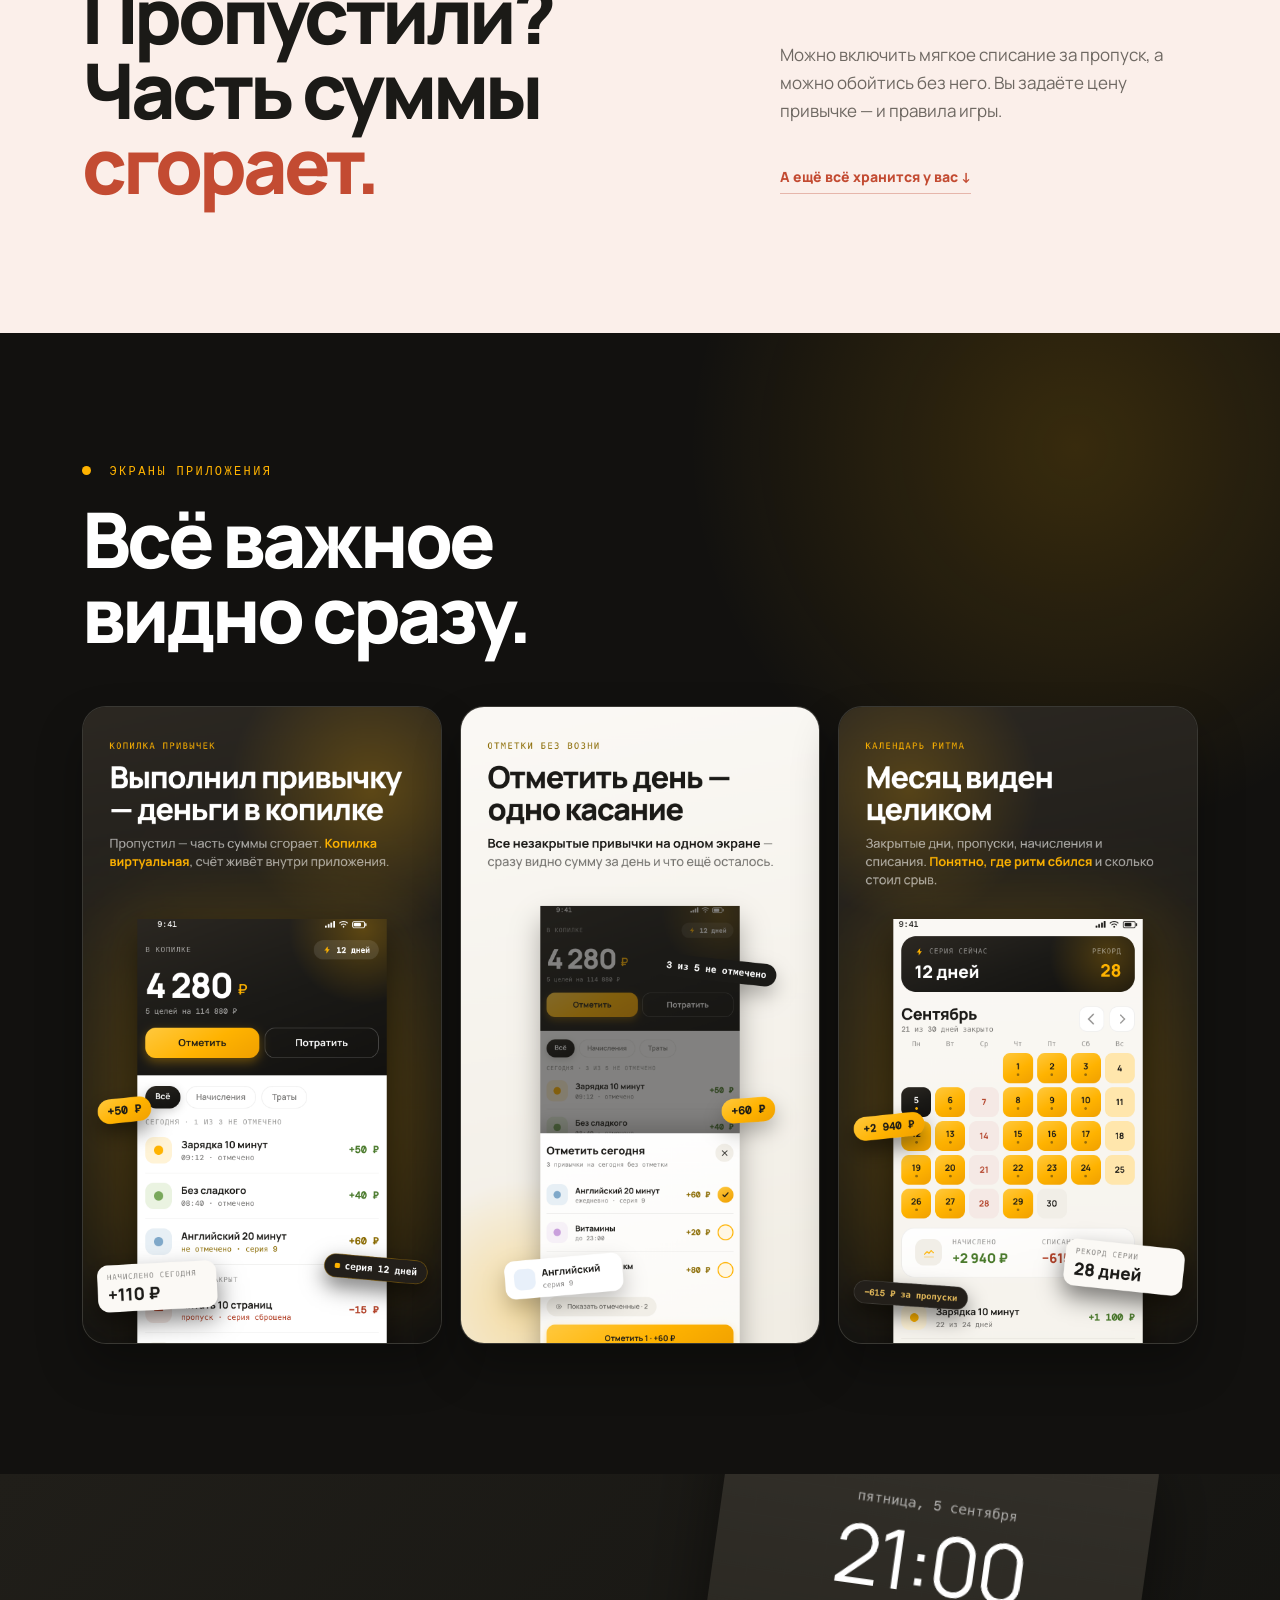
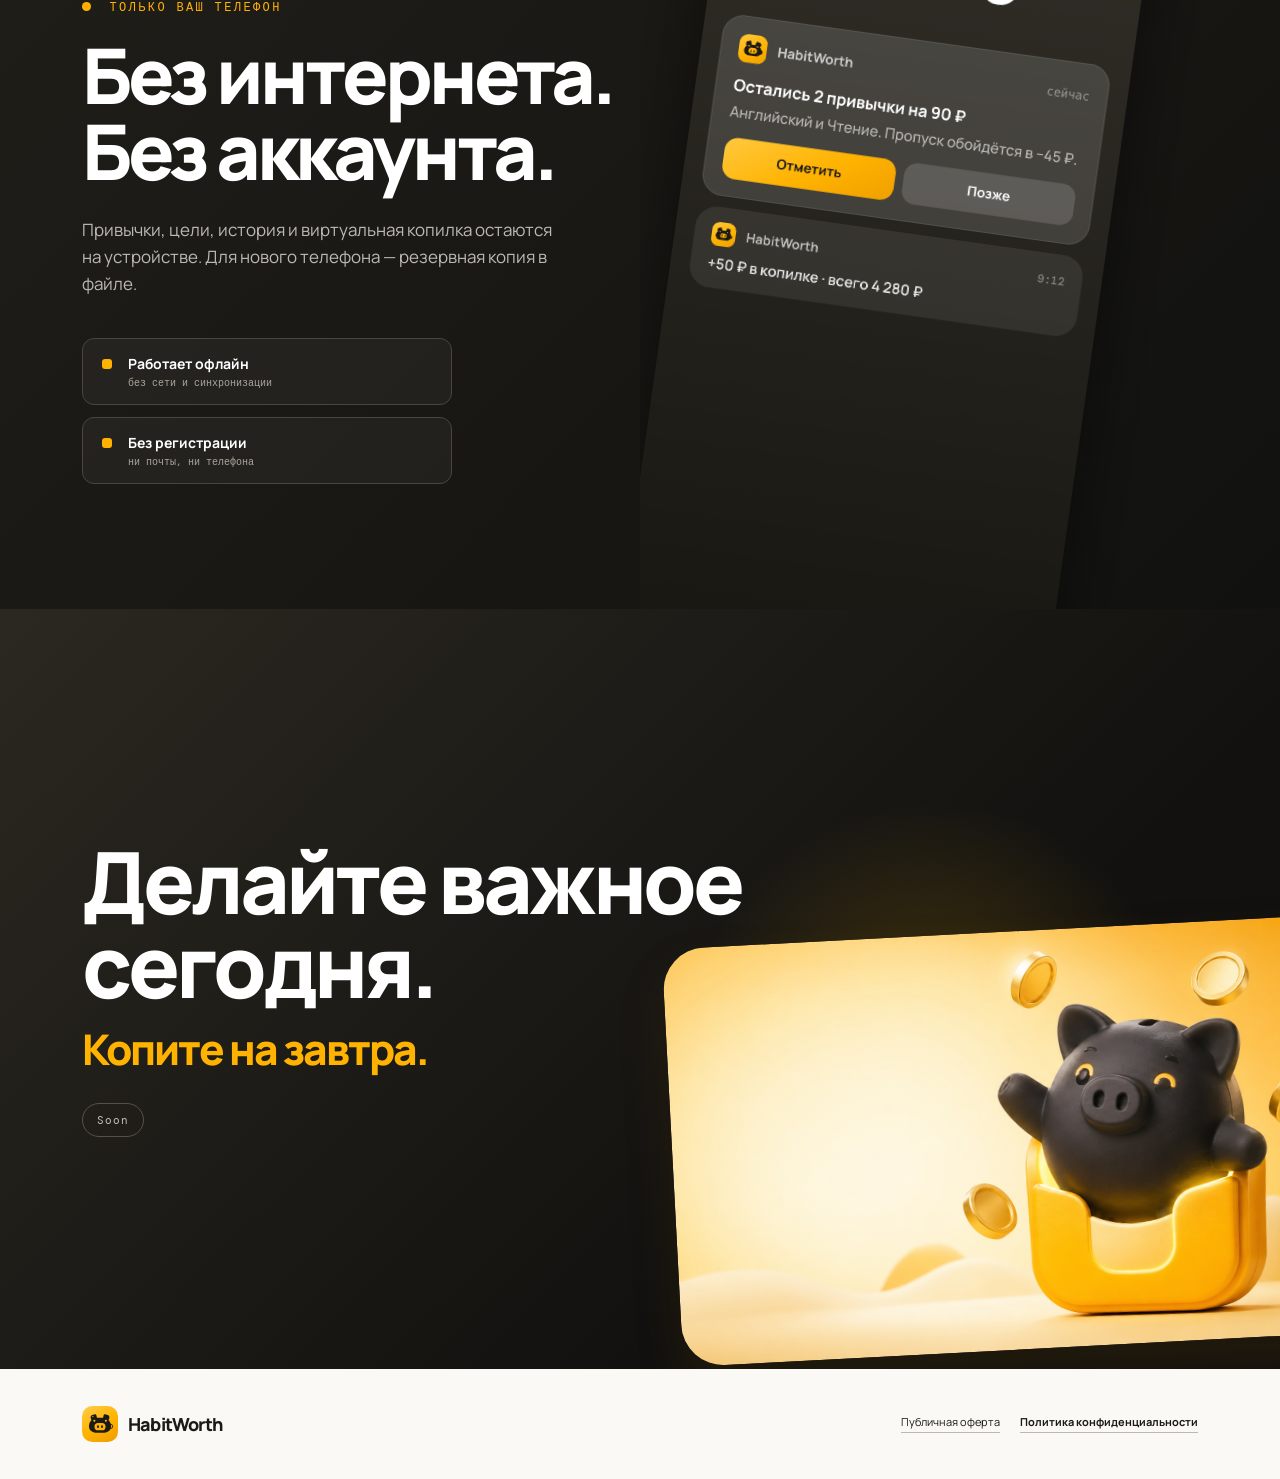
==== commit 71ff70dc: "feat: refresh landing visuals" ====
--- a/index.html
+++ b/index.html
@@ -22,11 +22,6 @@
             <img class="brand-icon" src="assets/logo.svg" alt="" />
             <span>HabitWorth</span>
           </a>
-          <div class="nav-links">
-            <a href="#how-it-works">Как это работает</a>
-            <a href="#features">Возможности</a>
-          </div>
-          <span class="nav-coming">Скоро в магазинах</span>
         </nav>
 
         <div class="hero-grid container">
@@ -35,9 +30,9 @@
             <h1>Награда<br /><span class="hero-accent-line">за <strong>каждый шаг</strong></span></h1>
             <p class="lead">Назначьте привычке награду. Выполнили сегодня — пополнили виртуальную копилку. Так важное приближает к тому, что давно хотелось.</p>
             <div class="hero-actions">
-              <a class="button button-primary" href="#how-it-works">Начать копить <span>↓</span></a>
+              <span class="button button-primary button-disabled" aria-disabled="true">Soon</span>
             </div>
-            <p class="store-note">Скоро в Google Play, RuStore и Huawei AppGallery</p>
+            <p class="store-note">Скоро для Android</p>
             <div class="trust-row">
               <div><b>Без регистрации</b><span>данные только у вас</span></div>
               <div><b>Работает офлайн</b><span>без сети и синхронизации</span></div>
@@ -47,7 +42,7 @@
             <div class="orb orb-one"></div><div class="orb orb-two"></div>
             <div class="hero-sticker sticker-streak"><b>12</b><span>дней<br />в серии</span></div>
             <div class="hero-sticker sticker-plus"><b>+150 ₽</b><span>сегодня</span></div>
-            <img src="assets/promo-01.png" alt="Промо HabitWorth: награда за каждый шаг и виртуальная копилка" />
+            <img src="assets/screens/home.png" alt="Главный экран приложения HabitWorth с привычками и виртуальной копилкой" />
           </div>
         </div>
         <div class="marquee" aria-hidden="true"><span>ДЕЛАЙ ВАЖНОЕ</span><i>✦</i><span>КОПИ НА ЖЕЛАННОЕ</span><i>✦</i><span>ДЕЛАЙ ВАЖНОЕ</span><i>✦</i><span>КОПИ НА ЖЕЛАННОЕ</span></div>
@@ -66,7 +61,7 @@
       </section>
 
       <section class="feature-split" id="features">
-        <div class="phone-panel cream"><img src="assets/promo-02.png" alt="Промо HabitWorth об отметке привычек и пополнении копилки" /></div>
+        <div class="phone-panel cream"><img src="assets/screens/calendar.png" alt="Календарь привычек и серии в приложении HabitWorth" /></div>
         <div class="copy-panel dark-panel">
           <p class="eyebrow"><span></span> СЕРИЯ ИМЕЕТ ЗНАЧЕНИЕ</p>
           <h2>Не просто<br />отмечайте. <strong>Держите ритм.</strong></h2>
@@ -82,7 +77,7 @@
           <p>Добавьте хотелку, укажите цену и приоритет. Виртуальная копилка покажет, сколько уже собрано и сколько осталось до цели.</p>
           <div class="goal-card"><span>МОЯ ЦЕЛЬ</span><b>Наушники мечты</b><div><i></i></div><small>4 280 ₽ из 12 990 ₽</small></div>
         </div>
-        <div class="phone-panel amber"><img src="assets/promo-04.png" alt="Промо HabitWorth о хотелках и прогрессе виртуальной копилки" /></div>
+        <div class="phone-panel amber"><img src="assets/screens/goals.png" alt="Экран хотелок и прогресса целей в приложении HabitWorth" /></div>
       </section>
 
       <section class="penalty-section">
@@ -92,8 +87,20 @@
         </div>
       </section>
 
+      <section class="promo-showcase">
+        <div class="container">
+          <p class="eyebrow"><span></span> ЭКРАНЫ ПРИЛОЖЕНИЯ</p>
+          <h2>Всё важное<br />видно сразу.</h2>
+          <div class="promo-grid">
+            <figure class="promo-card"><img src="assets/store-promo-01.png" alt="Промо HabitWorth: деньги в копилке за выполненные привычки" /></figure>
+            <figure class="promo-card"><img src="assets/store-promo-02.png" alt="Промо HabitWorth: отметка привычек в одно касание" /></figure>
+            <figure class="promo-card"><img src="assets/store-promo-03.png" alt="Промо HabitWorth: календарь ритма и серии привычек" /></figure>
+          </div>
+        </div>
+      </section>
+
       <section class="privacy" id="privacy">
-        <div class="privacy-art"><img src="assets/promo-05.png" alt="Промо HabitWorth о работе без интернета и аккаунта" /></div>
+        <div class="privacy-art"><img src="assets/screens/notifications.png" alt="Напоминания HabitWorth на экране телефона" /></div>
         <div class="privacy-copy container">
           <p class="eyebrow"><span></span> ТОЛЬКО ВАШ ТЕЛЕФОН</p>
           <h2>Без интернета.<br />Без аккаунта.</h2>
@@ -104,14 +111,14 @@
 
       <section class="final-cta">
         <div class="container final-layout">
-          <div class="final-copy"><p class="eyebrow"><span></span> СКОРО В МАГАЗИНАХ ПРИЛОЖЕНИЙ</p><h2>Делайте важное<br />сегодня. <strong>Копите</strong><br /><strong>на завтра.</strong></h2><p class="availability">Google Play · RuStore · Huawei AppGallery</p></div>
+          <div class="final-copy"><h2>Делайте важное<br />сегодня.</h2><p class="final-followup">Копите на завтра.</p><span class="coming-soon" aria-label="Приложение скоро будет доступно">Soon</span></div>
           <div class="launch-art"><img src="assets/launch-art.png" alt="Копилка HabitWorth и монеты" /></div>
         </div>
       </section>
     </main>
     <footer class="footer container">
       <a class="brand" href="#top"><img class="brand-icon" src="assets/logo.svg" alt="" /><span>HabitWorth</span></a>
-      <div class="footer-links"><a href="mailto:toropanov@yandex.ru">Поддержка: toropanov@yandex.ru</a><a href="documents/HabitWorth_Public_Offer.pdf" target="_blank" rel="noopener">Публичная оферта</a><a href="documents/HabitWorth_Privacy_Policy.pdf" target="_blank" rel="noopener">Политика конфиденциальности</a></div>
+      <div class="footer-links"><a href="documents/HabitWorth_Public_Offer.pdf" target="_blank" rel="noopener">Публичная оферта</a><a href="documents/HabitWorth_Privacy_Policy.pdf" target="_blank" rel="noopener">Политика конфиденциальности</a></div>
     </footer>
   </body>
 </html>
--- a/styles.css
+++ b/styles.css
@@ -1,19 +1,25 @@
 :root { --ink:#1b1a17; --black:#12110f; --amber:#ffb300; --cream:#f7f1eb; --paper:#fbf9f5; --green:#588334; --red:#c34b32; }
-* { box-sizing:border-box; } html { scroll-behavior:smooth; } body { margin:0; background:var(--paper); color:var(--ink); font-family:Manrope,Arial,sans-serif; } a { color:inherit; text-decoration:none; } .container { max-width:1180px; margin:auto; padding-left:32px; padding-right:32px; }
+* { box-sizing:border-box; } html { scroll-behavior:smooth; } body { margin:0; overflow-x:hidden; background:var(--paper); color:var(--ink); font-family:Manrope,Arial,sans-serif; } a { color:inherit; text-decoration:none; } .container { max-width:1180px; margin:auto; padding-left:32px; padding-right:32px; }
 .hero { overflow:hidden; position:relative; color:white; background:radial-gradient(circle at 82% 40%,#694807 0,rgba(105,72,7,.4) 19%,transparent 44%),linear-gradient(135deg,#2c2922,#12110f 62%); min-height:820px; } .nav { height:104px; display:flex; align-items:center; justify-content:space-between; position:relative; z-index:3; }.brand { font-size:22px; line-height:1; font-weight:800; display:flex; align-items:center; gap:10px; letter-spacing:-.8px; }.pig-mark { display:inline-block; width:36px; height:36px; border-radius:11px; background:var(--amber); position:relative; }.pig-mark:before { content:""; position:absolute; width:21px; height:14px; border-radius:10px; background:var(--ink); left:7.5px; top:13px; }.pig-mark i,.pig-mark b { position:absolute; width:5px; height:6px; background:var(--ink); z-index:1; border-radius:3px; top:17px; }.pig-mark i { left:13px; }.pig-mark b { right:13px; }.pig-mark em { position:absolute; width:5px;height:5px;border-radius:5px;background:var(--amber);left:9px;top:8px;box-shadow:13px 0 0 var(--amber); }.nav-links { display:flex; gap:30px; color:#c2c0bb; font-size:13px; }.nav-links a:hover { color:#fff; }.nav-cta { font-size:13px; font-weight:700; border-bottom:1px solid #77736a; padding-bottom:3px; }.nav-cta span,.button span { margin-left:7px; }.hero-grid { min-height:650px; display:grid; grid-template-columns:53% 47%; align-items:center; }.hero-copy { position:relative; z-index:2; padding:70px 0 112px; }.eyebrow { font-family:"DM Mono",monospace; color:var(--amber); font-size:12px; letter-spacing:2.4px; margin:0 0 22px; }.eyebrow span { display:inline-block; width:9px; height:9px; border-radius:50%; background:currentColor; margin-right:9px; }.eyebrow.dark { color:#9b5d08; }.eyebrow.red { color:var(--red); }.hero h1,.section h2,.copy-panel h2,.penalty-section h2,.privacy h2,.final-cta h2 { font-weight:800; letter-spacing:-4px; line-height:.98; margin:0; }.hero h1 { font-size:clamp(60px,7vw,100px); }.hero h1 strong,.copy-panel h2 strong,.penalty-section h2 strong,.final-cta h2 strong { color:var(--amber); font-weight:800; }.lead { max-width:490px; color:#c6c3be; font-size:18px; line-height:1.55; margin:29px 0; }.hero-actions { display:flex; gap:12px; }.button { display:inline-flex; align-items:center; font-size:14px; font-weight:800; border-radius:10px; padding:15px 19px; transition:transform .2s,background .2s; }.button:hover { transform:translateY(-2px); }.button-primary { color:var(--ink); background:var(--amber); }.button-quiet { color:#efede8; border:1px solid #514f49; }.trust-row { display:flex; gap:31px; margin-top:50px; }.trust-row div { border-left:1px solid #4b4944; padding-left:12px; display:grid; gap:3px; }.trust-row b { font-size:12px; }.trust-row span { color:#98948c; font-size:11px; }.hero-visual { height:650px; position:relative; display:flex; align-items:flex-end; justify-content:center; }.hero-visual img { width:334px; filter:drop-shadow(0 26px 35px rgba(0,0,0,.52)); transform:rotate(5deg) translateY(50px); border-radius:30px; position:relative; z-index:1; }.orb { position:absolute; border-radius:100%; }.orb-one { width:530px; height:530px; background:radial-gradient(circle,#ffbd20 0,rgba(255,179,0,.34) 28%,transparent 68%); right:-120px; bottom:-80px; }.orb-two { width:330px;height:330px;border:1px solid rgba(255,255,255,.11);bottom:100px;left:5px; }.hero-sticker { position:absolute; background:#27251f; border:1px solid #575349; border-radius:11px; padding:10px 13px; z-index:2; display:grid; }.hero-sticker b { font-size:18px; color:var(--amber); }.hero-sticker span { color:#b5b0a8; font-size:10px; line-height:1.2; }.sticker-streak { left:22px; top:155px; transform:rotate(-7deg); }.sticker-plus { right:9px; top:275px; transform:rotate(8deg); }.marquee { position:absolute; bottom:0; width:120%; margin-left:-4%; background:var(--amber); color:var(--ink); display:flex; align-items:center; justify-content:space-around; gap:25px; height:53px; transform:rotate(-2deg) translateY(17px); font-weight:800; letter-spacing:1.3px; font-size:12px; white-space:nowrap; }.marquee i { font-style:normal; }
 .section { padding-top:145px; padding-bottom:126px; }.section-intro { display:flex; align-items:flex-end; justify-content:space-between; }.section h2 { font-size:clamp(42px,5vw,70px); }.step-list { display:grid; grid-template-columns:repeat(3,1fr); list-style:none; padding:0; margin:70px 0 0; border-top:1px solid #d9d2ca; }.step-list li { padding:26px 23px 20px 0; position:relative; min-height:195px; border-right:1px solid #d9d2ca; }.step-list li+li { padding-left:24px; }.step-list li:last-child { border-right:0; }.step-number { font-family:"DM Mono",monospace; color:#a19b93; font-size:12px; }.step-list h3 { font-size:21px; margin:40px 0 8px; letter-spacing:-.8px; }.step-list p { margin:0; color:#6c6964; max-width:250px; font-size:14px; line-height:1.5; }.step-arrow { position:absolute; top:23px; right:23px; font-size:18px; color:var(--amber); }
-.feature-split { min-height:720px; display:grid; grid-template-columns:1fr 1fr; }.phone-panel { overflow:hidden; position:relative; display:flex; align-items:center; justify-content:center; min-height:600px; }.phone-panel img { width:345px; transform:rotate(-4deg); border-radius:30px; box-shadow:0 25px 40px rgba(0,0,0,.19); }.cream { background:#e9f0e3; }.cream:after { content:""; position:absolute; width:410px;height:410px; border-radius:50%; background:#91ba75; bottom:-210px; right:-90px; }.amber { background:var(--amber); }.amber img { transform:rotate(4deg); position:relative; z-index:1; }.copy-panel { padding:100px max(50px,calc((100vw - 1180px)/2)); display:flex; flex-direction:column; justify-content:center; }.dark-panel { background:var(--ink); color:#fff; padding-left:clamp(45px,7vw,115px); padding-right:clamp(45px,7vw,115px); }.copy-panel h2 { font-size:clamp(44px,4.6vw,66px); }.copy-panel>p:not(.eyebrow) { color:#b7b4ae; font-size:16px; max-width:420px; line-height:1.62; margin:27px 0; }.tick-list { list-style:none; padding:0; margin:8px 0 0; display:grid; gap:12px; font-size:13px; color:#dedbd5; }.tick-list li:before { content:"✓"; color:var(--amber); font-weight:bold; margin-right:10px; }.goal-copy { background:#f4e8df; padding-left:clamp(45px,8vw,130px); }.goal-copy>p:not(.eyebrow) { color:#716b66; }.goal-card { background:var(--ink); color:#fff; border-radius:14px; padding:17px; max-width:320px; margin-top:11px; box-shadow:0 14px 27px rgba(57,36,20,.18); }.goal-card span,.goal-card small { display:block; font-family:"DM Mono",monospace; font-size:10px; letter-spacing:1.3px; color:#afaca5; }.goal-card b { display:block; margin:8px 0 13px; font-size:15px; }.goal-card div { background:#45423a; height:7px; border-radius:8px; overflow:hidden; margin-bottom:7px; }.goal-card i { display:block; width:33%; height:100%; background:var(--amber); border-radius:inherit; }.goal-card small { letter-spacing:0; color:#f5f3ef; }
+.feature-split { min-height:720px; display:grid; grid-template-columns:1fr 1fr; }.phone-panel { overflow:hidden; position:relative; display:flex; align-items:center; justify-content:center; min-height:600px; }.phone-panel img { width:345px; transform:rotate(-4deg); border-radius:30px; box-shadow:0 25px 40px rgba(0,0,0,.19); }.cream { background:#f4f0e9; }.amber { background:var(--amber); }.amber img { transform:rotate(4deg); position:relative; z-index:1; }.copy-panel { padding:100px max(50px,calc((100vw - 1180px)/2)); display:flex; flex-direction:column; justify-content:center; }.dark-panel { background:var(--ink); color:#fff; padding-left:clamp(45px,7vw,115px); padding-right:clamp(45px,7vw,115px); }.copy-panel h2 { font-size:clamp(44px,4.6vw,66px); }.copy-panel>p:not(.eyebrow) { color:#b7b4ae; font-size:16px; max-width:420px; line-height:1.62; margin:27px 0; }.tick-list { list-style:none; padding:0; margin:8px 0 0; display:grid; gap:12px; font-size:13px; color:#dedbd5; }.tick-list li:before { content:"✓"; color:var(--amber); font-weight:bold; margin-right:10px; }.goal-copy { background:#f4e8df; padding-left:clamp(45px,8vw,130px); }.goal-copy>p:not(.eyebrow) { color:#716b66; }.goal-card { background:var(--ink); color:#fff; border-radius:14px; padding:17px; max-width:320px; margin-top:11px; box-shadow:0 14px 27px rgba(57,36,20,.18); }.goal-card span,.goal-card small { display:block; font-family:"DM Mono",monospace; font-size:10px; letter-spacing:1.3px; color:#afaca5; }.goal-card b { display:block; margin:8px 0 13px; font-size:15px; }.goal-card div { background:#45423a; height:7px; border-radius:8px; overflow:hidden; margin-bottom:7px; }.goal-card i { display:block; width:33%; height:100%; background:var(--amber); border-radius:inherit; }.goal-card small { letter-spacing:0; color:#f5f3ef; }
 .penalty-section { padding:130px 0; background:#fbefea; }.penalty-grid { display:grid; grid-template-columns:1.2fr .8fr; gap:70px; align-items:end; }.penalty-section h2 { font-size:clamp(48px,6vw,82px); }.penalty-section h2 strong { color:var(--red); }.penalty-copy { padding-bottom:9px; color:#6e6862; font-size:17px; line-height:1.65; }.penalty-copy a { display:inline-block; margin-top:23px; color:var(--red); font-size:14px; font-weight:800; border-bottom:1px solid #e6b6ab; padding-bottom:4px; }
+.promo-showcase { padding:130px 0; background:radial-gradient(circle at 84% 10%,rgba(255,179,0,.16),transparent 26%),var(--black); color:#fff; }.promo-showcase h2 { max-width:700px; margin:0; font-size:clamp(48px,6vw,82px); font-weight:800; letter-spacing:-4px; line-height:.98; }.promo-grid { display:grid; grid-template-columns:repeat(3,minmax(0,1fr)); gap:18px; margin:55px 0 0; }.promo-card { margin:0; overflow:hidden; border:1px solid rgba(255,255,255,.11); border-radius:24px; background:#211f1a; box-shadow:0 24px 46px rgba(0,0,0,.3); }.promo-card img { display:block; width:100%; height:auto; }
 .privacy { min-height:710px; background:linear-gradient(135deg,#201e19,#11110f); color:white; position:relative; overflow:hidden; display:flex; }.privacy-art { position:absolute; left:50%; height:100%; width:50%; overflow:hidden; }.privacy-art img { width:430px; transform:rotate(8deg) translate(20px,-65px); filter:drop-shadow(0 28px 35px rgba(0,0,0,.5)); border-radius:30px; }.privacy-copy { padding-top:125px; padding-bottom:125px; width:100%; position:relative; z-index:1; }.privacy h2 { font-size:clamp(51px,6vw,82px); }.privacy-copy>p:not(.eyebrow) { max-width:480px; color:#bcb9b3; font-size:17px; line-height:1.6; margin:28px 0 40px; }.privacy-points { display:grid; gap:12px; max-width:370px; }.privacy-points div { padding:15px 17px 15px 45px; border:1px solid #494640; border-radius:12px; background:rgba(255,255,255,.04); position:relative; }.privacy-points div:before { content:""; position:absolute; width:10px;height:10px;border-radius:3px;background:var(--amber);left:19px;top:20px; }.privacy-points b,.privacy-points span { display:block; }.privacy-points b { font-size:14px; }.privacy-points span { color:#aaa69e; font-family:"DM Mono",monospace; font-size:10px; margin-top:3px; }
-.final-cta { background:var(--amber); padding:130px 0; }.final-cta .eyebrow { color:#785700; }.final-cta h2 { font-size:clamp(52px,6.7vw,94px); max-width:780px; }.final-cta h2 strong { color:var(--ink); text-decoration:underline; text-decoration-thickness:4px; text-underline-offset:7px; }.final-cta .button { margin-top:37px; background:var(--ink); color:#fff; }.footer { min-height:110px; display:flex; align-items:center; justify-content:space-between; color:#706d67; font-size:12px; }.footer .brand { color:var(--ink); font-size:18px; }.footer .pig-mark { transform:scale(.82); transform-origin:left center; margin-right:-4px; }.footer a:last-child { border-bottom:1px solid #bdb8b1; padding-bottom:3px; color:var(--ink); font-weight:700; }
-@media (max-width:760px) { .container { padding-left:20px;padding-right:20px; }.hero { min-height:890px; }.nav { height:78px; }.nav-links,.nav-coming { display:none; }.hero-grid { display:block; }.hero-copy { padding:66px 0 0; }.hero h1 { font-size:58px;letter-spacing:-3px; }.lead { font-size:16px; }.trust-row { margin-top:30px;gap:15px; }.hero-visual { height:375px; margin-top:5px; }.hero-visual img { width:220px;transform:rotate(5deg) translateY(30px); }.orb-one { width:360px;height:360px;right:-150px; }.orb-two { width:220px;height:220px;left:-40px;bottom:20px; }.sticker-streak { left:20px;top:65px; }.sticker-plus { right:10px;top:145px; }.marquee { font-size:10px;height:42px; }.section { padding-top:80px;padding-bottom:70px; }.section-intro { display:block; }.section h2 { font-size:45px; }.step-list { display:block;margin-top:45px; }.step-list li,.step-list li+li { min-height:0;padding:20px 0;border-right:0;border-bottom:1px solid #d9d2ca; }.step-list h3 { margin:25px 0 6px;font-size:18px; }.step-arrow { right:3px;top:20px; }.feature-split { display:flex;flex-direction:column; }.feature-split.reverse { flex-direction:column-reverse; }.phone-panel { min-height:450px; }.phone-panel img { width:260px; }.copy-panel { padding:72px 28px; }.copy-panel h2 { font-size:46px; }.penalty-section { padding:80px 0; }.penalty-grid { display:block; }.penalty-copy { margin-top:32px; }.privacy { min-height:720px; }.privacy-art { left:auto;right:-180px;width:420px;opacity:.55; }.privacy-art img { width:300px; }.privacy-copy { padding-top:80px;padding-bottom:60px; }.privacy h2 { font-size:53px; }.privacy-copy>p:not(.eyebrow) { font-size:15px;max-width:350px; }.final-cta { padding:85px 0; }.final-cta h2 { font-size:54px; }.availability { font-size:10px; padding:14px 15px; }.footer { min-height:155px;display:grid;gap:13px;padding-top:30px;padding-bottom:30px;align-items:start; } }
+.final-cta { padding:130px 0; color:#fff; background:radial-gradient(circle at 73% 58%,rgba(255,179,0,.22),transparent 24%),linear-gradient(135deg,#2b2821,#12110f 68%); }.final-cta h2 { font-size:clamp(52px,6.7vw,94px); max-width:780px; }.footer { min-height:110px; display:flex; align-items:center; justify-content:space-between; color:#706d67; font-size:12px; }.footer .brand { color:var(--ink); font-size:18px; }.footer .pig-mark { transform:scale(.82); transform-origin:left center; margin-right:-4px; }.footer a:last-child { border-bottom:1px solid #bdb8b1; padding-bottom:3px; color:var(--ink); font-weight:700; }
+@media (max-width:760px) { .container { padding-left:20px;padding-right:20px; }.hero { min-height:890px; }.nav { height:78px; }.nav-links,.nav-download { display:none; }.hero-grid { display:block; }.hero-copy { padding:66px 0 0; }.hero h1 { font-size:58px;letter-spacing:-3px; }.lead { font-size:16px; }.trust-row { margin-top:30px;gap:15px; }.hero-visual { height:375px; margin-top:5px; }.hero-visual img { width:220px;transform:rotate(5deg) translateY(30px); }.orb-one { width:360px;height:360px;right:-150px; }.orb-two { width:220px;height:220px;left:-40px;bottom:20px; }.sticker-streak { left:20px;top:65px; }.sticker-plus { right:10px;top:145px; }.marquee { font-size:10px;height:42px; }.section { padding-top:80px;padding-bottom:70px; }.section-intro { display:block; }.section h2 { font-size:45px; }.step-list { display:block;margin-top:45px; }.step-list li,.step-list li+li { min-height:0;padding:20px 0;border-right:0;border-bottom:1px solid #d9d2ca; }.step-list h3 { margin:25px 0 6px;font-size:18px; }.step-arrow { right:3px;top:20px; }.feature-split { display:flex;flex-direction:column; }.feature-split.reverse { flex-direction:column-reverse; }.phone-panel { min-height:450px; }.phone-panel img { width:260px; }.copy-panel { padding:72px 28px; }.copy-panel h2 { font-size:46px; }.penalty-section { padding:80px 0; }.penalty-grid { display:block; }.privacy { min-height:720px; }.privacy-art { left:auto;right:-180px;width:420px;opacity:.55; }.privacy-art img { width:300px; }.privacy-copy { padding-top:80px;padding-bottom:60px; }.privacy h2 { font-size:53px; }.privacy-copy>p:not(.eyebrow) { font-size:15px;max-width:350px; }.final-cta { padding:85px 0; }.final-cta h2 { font-size:54px; }.availability { font-size:10px; padding:0; }.footer { min-height:155px;display:grid;gap:13px;padding-top:30px;padding-bottom:30px;align-items:start; } }
 
-.nav-coming { font-family:"DM Mono",monospace; color:#b6b1a8; font-size:11px; letter-spacing:.4px; }
+.nav-download { font-family:"DM Mono",monospace; color:var(--amber); font-size:11px; font-weight:700; letter-spacing:.4px; border-bottom:1px solid rgba(255,179,0,.55); padding-bottom:3px; }
+.nav-download:hover { color:#fff; border-color:#fff; }
+.nav-download-disabled { color:#b6b1a8; border-color:#575349; cursor:default; }
+.nav-download-disabled:hover { color:#b6b1a8; border-color:#575349; }
 .brand-icon { width:36px; height:36px; display:block; flex:none; }
 .store-note { color:#a9a59d; font-family:"DM Mono",monospace; font-size:11px; margin:16px 0 0; }
 .trust-row { margin-top:37px; }
 .marquee { bottom:0; transform:rotate(-2deg); }
-.availability { display:inline-block; margin:37px 0 0; background:var(--ink); color:#fff; border-radius:10px; padding:15px 19px; font-family:"DM Mono",monospace; font-size:12px; }
+.button-disabled { cursor:default; opacity:.52; }
+.button-disabled:hover { transform:none; }
+.final-followup { margin:20px 0 0; color:var(--amber); font-size:clamp(28px,3.3vw,46px); font-weight:800; letter-spacing:-2px; line-height:1; }.coming-soon { display:inline-flex; margin-top:32px; padding:9px 14px; border:1px solid #555149; border-radius:999px; color:#c3beb5; font-family:"DM Mono",monospace; font-size:11px; letter-spacing:.9px; }
 .hero { overflow:visible; }
 .marquee { bottom:-25px; z-index:4; }
 .steps { position:relative; z-index:1; }
@@ -26,6 +32,7 @@
 .footer-links a { color:var(--ink); border-bottom:1px solid #bdb8b1; padding-bottom:3px; }
 .footer-links a:hover { border-color:var(--ink); }
 @media (max-width:760px) { .marquee { bottom:-18px; }.final-layout { min-height:640px; align-items:flex-start; padding-top:85px; }.launch-art { width:128%; right:-66%; bottom:-56px; }.footer-links { align-items:flex-start; flex-direction:column; gap:8px; } }
+@media (max-width:760px) { .promo-showcase { padding:82px 0; }.promo-showcase h2 { font-size:50px; letter-spacing:-3px; }.promo-grid { grid-template-columns:1fr; gap:16px; margin-top:38px; }.promo-card { border-radius:18px; } }
 
 .hero h1 .hero-accent-line { display:inline-block; font-size:.76em; white-space:nowrap; }
 .hero h1 strong { font-size:inherit; }
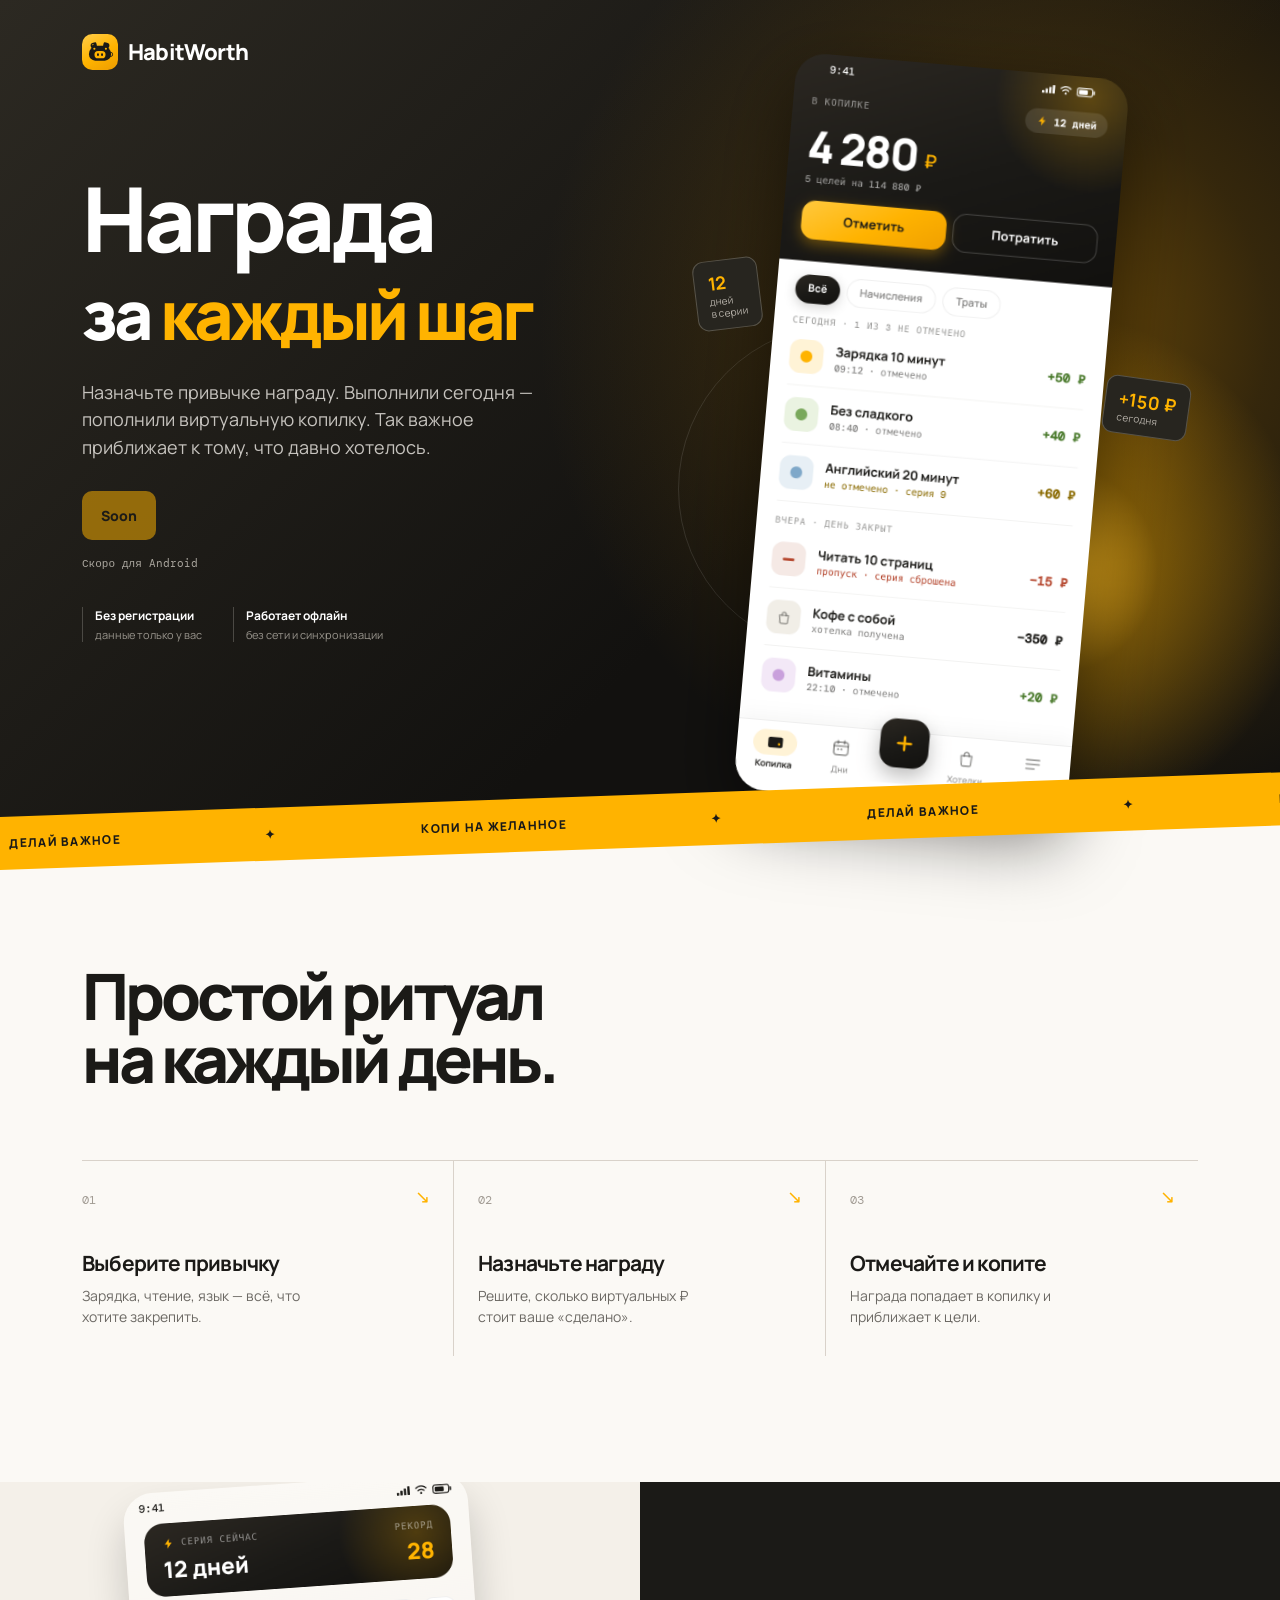
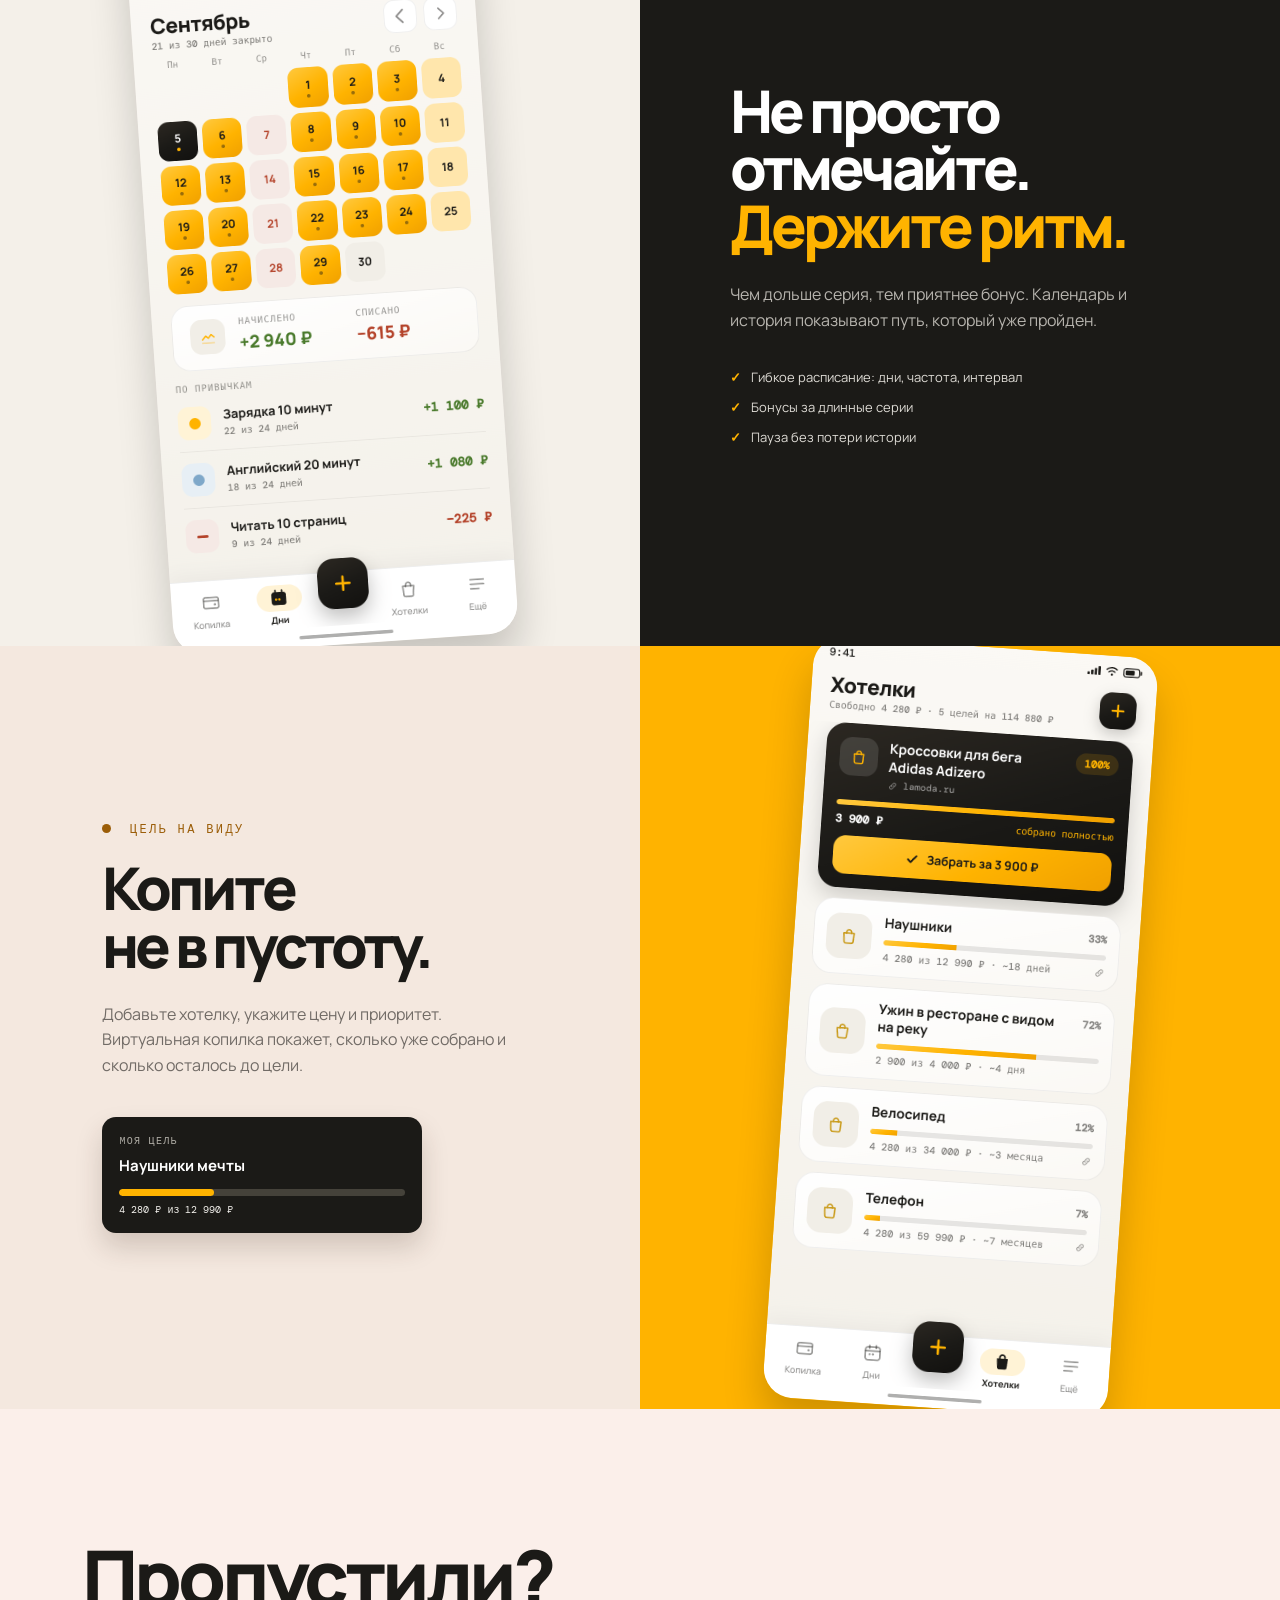
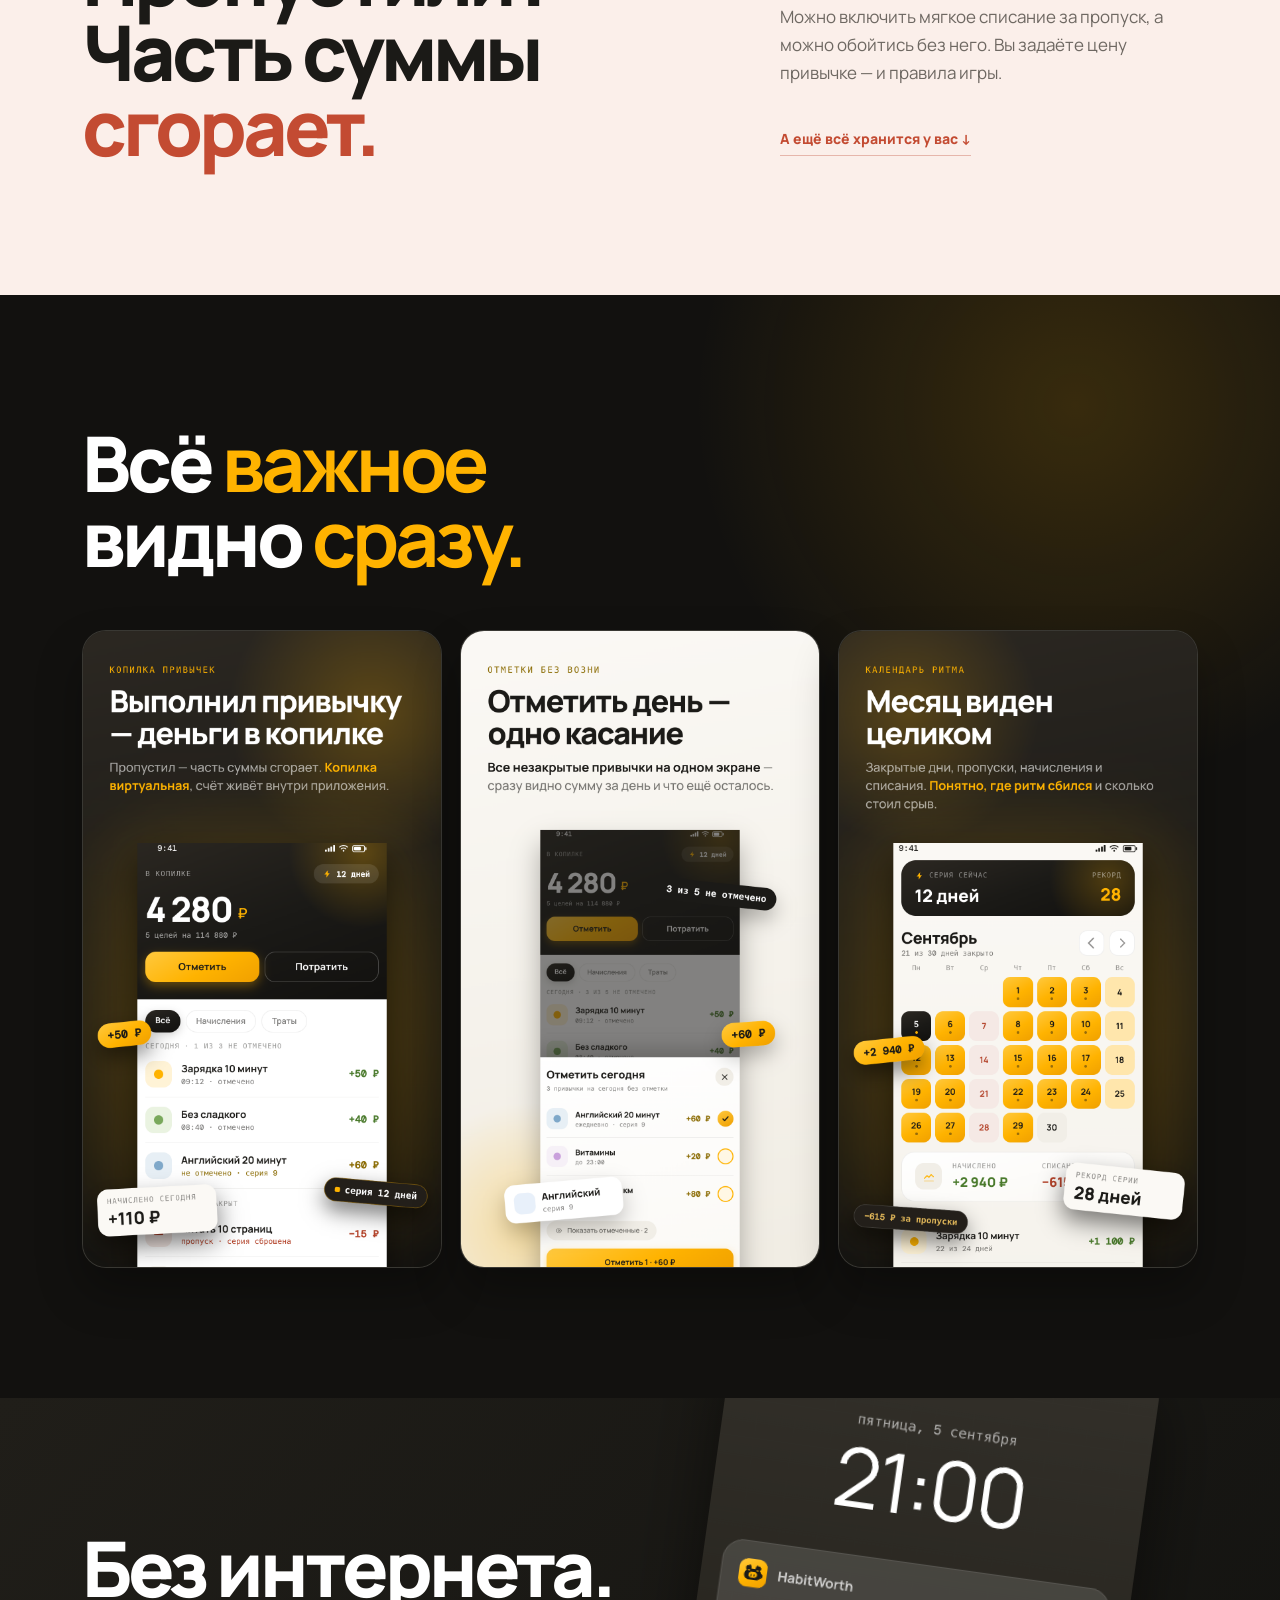
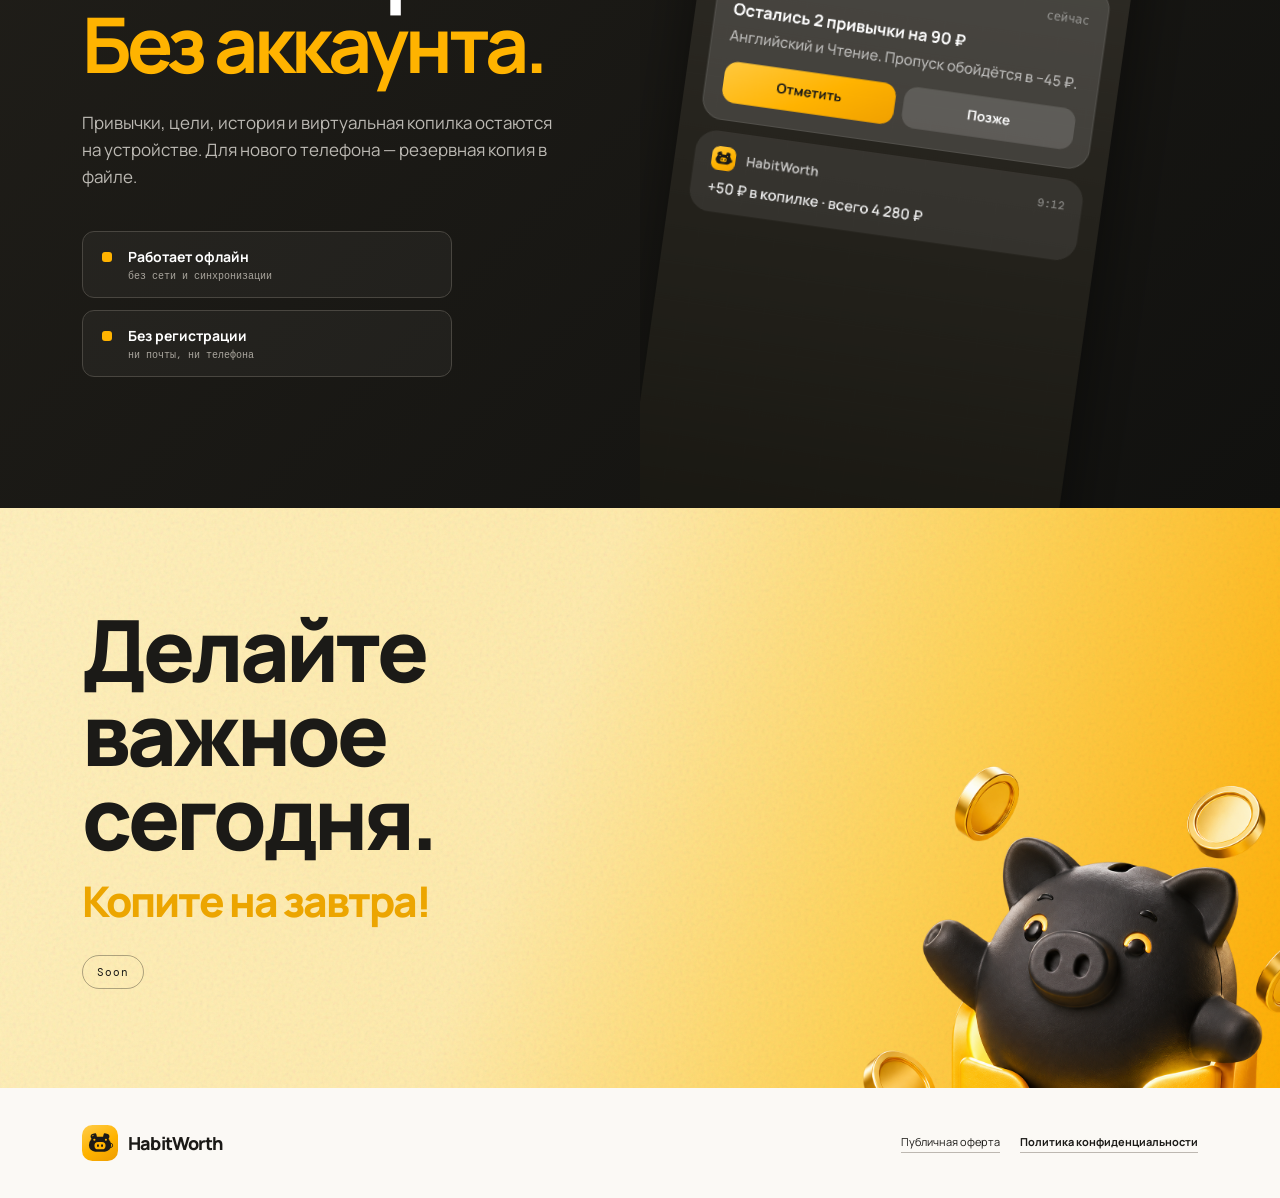
==== commit a50fc074: "feat: refine landing finale" ====
--- a/index.html
+++ b/index.html
@@ -26,7 +26,6 @@
 
         <div class="hero-grid container">
           <div class="hero-copy">
-            <p class="eyebrow"><span></span> ВИРТУАЛЬНАЯ КОПИЛКА ПРИВЫЧЕК</p>
             <h1>Награда<br /><span class="hero-accent-line">за <strong>каждый шаг</strong></span></h1>
             <p class="lead">Назначьте привычке награду. Выполнили сегодня — пополнили виртуальную копилку. Так важное приближает к тому, что давно хотелось.</p>
             <div class="hero-actions">
@@ -50,7 +49,6 @@
 
       <section class="steps section container" id="how-it-works">
         <div class="section-intro">
-          <p class="eyebrow dark"><span></span> ПРОСТОЙ РИТУАЛ НА КАЖДЫЙ ДЕНЬ</p>
           <h2>Простой ритуал<br />на каждый день.</h2>
         </div>
         <ol class="step-list">
@@ -63,7 +61,6 @@
       <section class="feature-split" id="features">
         <div class="phone-panel cream"><img src="assets/screens/calendar.png" alt="Календарь привычек и серии в приложении HabitWorth" /></div>
         <div class="copy-panel dark-panel">
-          <p class="eyebrow"><span></span> СЕРИЯ ИМЕЕТ ЗНАЧЕНИЕ</p>
           <h2>Не просто<br />отмечайте. <strong>Держите ритм.</strong></h2>
           <p>Чем дольше серия, тем приятнее бонус. Календарь и история показывают путь, который уже пройден.</p>
           <ul class="tick-list"><li>Гибкое расписание: дни, частота, интервал</li><li>Бонусы за длинные серии</li><li>Пауза без потери истории</li></ul>
@@ -73,7 +70,7 @@
       <section class="feature-split reverse">
         <div class="copy-panel goal-copy">
           <p class="eyebrow dark"><span></span> ЦЕЛЬ НА ВИДУ</p>
-          <h2>Копите не<br />в пустоту.</h2>
+          <h2>Копите<br />не в пустоту.</h2>
           <p>Добавьте хотелку, укажите цену и приоритет. Виртуальная копилка покажет, сколько уже собрано и сколько осталось до цели.</p>
           <div class="goal-card"><span>МОЯ ЦЕЛЬ</span><b>Наушники мечты</b><div><i></i></div><small>4 280 ₽ из 12 990 ₽</small></div>
         </div>
@@ -82,15 +79,14 @@
 
       <section class="penalty-section">
         <div class="container penalty-grid">
-          <div><p class="eyebrow dark red"><span></span> ВЫ РЕШАЕТЕ ПРАВИЛА</p><h2>Пропустили?<br />Часть суммы<br /><strong>сгорает.</strong></h2></div>
+          <div><h2>Пропустили?<br />Часть суммы<br /><strong>сгорает.</strong></h2></div>
           <div class="penalty-copy"><p>Можно включить мягкое списание за пропуск, а можно обойтись без него. Вы задаёте цену привычке — и правила игры.</p><a href="#privacy">А ещё всё хранится у вас <span>↓</span></a></div>
         </div>
       </section>
 
       <section class="promo-showcase">
         <div class="container">
-          <p class="eyebrow"><span></span> ЭКРАНЫ ПРИЛОЖЕНИЯ</p>
-          <h2>Всё важное<br />видно сразу.</h2>
+          <h2>Всё <strong>важное</strong><br />видно <strong>сразу.</strong></h2>
           <div class="promo-grid">
             <figure class="promo-card"><img src="assets/store-promo-01.png" alt="Промо HabitWorth: деньги в копилке за выполненные привычки" /></figure>
             <figure class="promo-card"><img src="assets/store-promo-02.png" alt="Промо HabitWorth: отметка привычек в одно касание" /></figure>
@@ -102,8 +98,7 @@
       <section class="privacy" id="privacy">
         <div class="privacy-art"><img src="assets/screens/notifications.png" alt="Напоминания HabitWorth на экране телефона" /></div>
         <div class="privacy-copy container">
-          <p class="eyebrow"><span></span> ТОЛЬКО ВАШ ТЕЛЕФОН</p>
-          <h2>Без интернета.<br />Без аккаунта.</h2>
+          <h2>Без интернета.<br /><strong>Без аккаунта.</strong></h2>
           <p>Привычки, цели, история и виртуальная копилка остаются на устройстве. Для нового телефона — резервная копия в файле.</p>
           <div class="privacy-points"><div><b>Работает офлайн</b><span>без сети и синхронизации</span></div><div><b>Без регистрации</b><span>ни почты, ни телефона</span></div></div>
         </div>
@@ -111,8 +106,8 @@
 
       <section class="final-cta">
         <div class="container final-layout">
-          <div class="final-copy"><h2>Делайте важное<br />сегодня.</h2><p class="final-followup">Копите на завтра.</p><span class="coming-soon" aria-label="Приложение скоро будет доступно">Soon</span></div>
-          <div class="launch-art"><img src="assets/launch-art.png" alt="Копилка HabitWorth и монеты" /></div>
+          <div class="final-copy"><h2>Делайте<br />важное сегодня.</h2><p class="final-followup">Копите на завтра!</p><span class="coming-soon" aria-label="Приложение скоро будет доступно">Soon</span></div>
+          <div class="launch-art"><img src="assets/launch-piggy.png" alt="Копилка HabitWorth и монеты" /></div>
         </div>
       </section>
     </main>
--- a/styles.css
+++ b/styles.css
@@ -6,8 +6,8 @@
 .penalty-section { padding:130px 0; background:#fbefea; }.penalty-grid { display:grid; grid-template-columns:1.2fr .8fr; gap:70px; align-items:end; }.penalty-section h2 { font-size:clamp(48px,6vw,82px); }.penalty-section h2 strong { color:var(--red); }.penalty-copy { padding-bottom:9px; color:#6e6862; font-size:17px; line-height:1.65; }.penalty-copy a { display:inline-block; margin-top:23px; color:var(--red); font-size:14px; font-weight:800; border-bottom:1px solid #e6b6ab; padding-bottom:4px; }
 .promo-showcase { padding:130px 0; background:radial-gradient(circle at 84% 10%,rgba(255,179,0,.16),transparent 26%),var(--black); color:#fff; }.promo-showcase h2 { max-width:700px; margin:0; font-size:clamp(48px,6vw,82px); font-weight:800; letter-spacing:-4px; line-height:.98; }.promo-grid { display:grid; grid-template-columns:repeat(3,minmax(0,1fr)); gap:18px; margin:55px 0 0; }.promo-card { margin:0; overflow:hidden; border:1px solid rgba(255,255,255,.11); border-radius:24px; background:#211f1a; box-shadow:0 24px 46px rgba(0,0,0,.3); }.promo-card img { display:block; width:100%; height:auto; }
 .privacy { min-height:710px; background:linear-gradient(135deg,#201e19,#11110f); color:white; position:relative; overflow:hidden; display:flex; }.privacy-art { position:absolute; left:50%; height:100%; width:50%; overflow:hidden; }.privacy-art img { width:430px; transform:rotate(8deg) translate(20px,-65px); filter:drop-shadow(0 28px 35px rgba(0,0,0,.5)); border-radius:30px; }.privacy-copy { padding-top:125px; padding-bottom:125px; width:100%; position:relative; z-index:1; }.privacy h2 { font-size:clamp(51px,6vw,82px); }.privacy-copy>p:not(.eyebrow) { max-width:480px; color:#bcb9b3; font-size:17px; line-height:1.6; margin:28px 0 40px; }.privacy-points { display:grid; gap:12px; max-width:370px; }.privacy-points div { padding:15px 17px 15px 45px; border:1px solid #494640; border-radius:12px; background:rgba(255,255,255,.04); position:relative; }.privacy-points div:before { content:""; position:absolute; width:10px;height:10px;border-radius:3px;background:var(--amber);left:19px;top:20px; }.privacy-points b,.privacy-points span { display:block; }.privacy-points b { font-size:14px; }.privacy-points span { color:#aaa69e; font-family:"DM Mono",monospace; font-size:10px; margin-top:3px; }
-.final-cta { padding:130px 0; color:#fff; background:radial-gradient(circle at 73% 58%,rgba(255,179,0,.22),transparent 24%),linear-gradient(135deg,#2b2821,#12110f 68%); }.final-cta h2 { font-size:clamp(52px,6.7vw,94px); max-width:780px; }.footer { min-height:110px; display:flex; align-items:center; justify-content:space-between; color:#706d67; font-size:12px; }.footer .brand { color:var(--ink); font-size:18px; }.footer .pig-mark { transform:scale(.82); transform-origin:left center; margin-right:-4px; }.footer a:last-child { border-bottom:1px solid #bdb8b1; padding-bottom:3px; color:var(--ink); font-weight:700; }
-@media (max-width:760px) { .container { padding-left:20px;padding-right:20px; }.hero { min-height:890px; }.nav { height:78px; }.nav-links,.nav-download { display:none; }.hero-grid { display:block; }.hero-copy { padding:66px 0 0; }.hero h1 { font-size:58px;letter-spacing:-3px; }.lead { font-size:16px; }.trust-row { margin-top:30px;gap:15px; }.hero-visual { height:375px; margin-top:5px; }.hero-visual img { width:220px;transform:rotate(5deg) translateY(30px); }.orb-one { width:360px;height:360px;right:-150px; }.orb-two { width:220px;height:220px;left:-40px;bottom:20px; }.sticker-streak { left:20px;top:65px; }.sticker-plus { right:10px;top:145px; }.marquee { font-size:10px;height:42px; }.section { padding-top:80px;padding-bottom:70px; }.section-intro { display:block; }.section h2 { font-size:45px; }.step-list { display:block;margin-top:45px; }.step-list li,.step-list li+li { min-height:0;padding:20px 0;border-right:0;border-bottom:1px solid #d9d2ca; }.step-list h3 { margin:25px 0 6px;font-size:18px; }.step-arrow { right:3px;top:20px; }.feature-split { display:flex;flex-direction:column; }.feature-split.reverse { flex-direction:column-reverse; }.phone-panel { min-height:450px; }.phone-panel img { width:260px; }.copy-panel { padding:72px 28px; }.copy-panel h2 { font-size:46px; }.penalty-section { padding:80px 0; }.penalty-grid { display:block; }.privacy { min-height:720px; }.privacy-art { left:auto;right:-180px;width:420px;opacity:.55; }.privacy-art img { width:300px; }.privacy-copy { padding-top:80px;padding-bottom:60px; }.privacy h2 { font-size:53px; }.privacy-copy>p:not(.eyebrow) { font-size:15px;max-width:350px; }.final-cta { padding:85px 0; }.final-cta h2 { font-size:54px; }.availability { font-size:10px; padding:0; }.footer { min-height:155px;display:grid;gap:13px;padding-top:30px;padding-bottom:30px;align-items:start; } }
+.final-cta { position:relative; isolation:isolate; padding:80px 0; color:var(--ink); background:linear-gradient(110deg,#fff0bd 0%,#ffebad 42%,#ffd45a 69%,#ffae03 100%); }.final-cta::before { content:""; position:absolute; inset:0; z-index:0; pointer-events:none; opacity:.2; mix-blend-mode:multiply; background-image:url("data:image/svg+xml,%3Csvg viewBox='0 0 180 180' xmlns='http://www.w3.org/2000/svg'%3E%3Cfilter id='n'%3E%3CfeTurbulence type='fractalNoise' baseFrequency='.9' numOctaves='4' stitchTiles='stitch'/%3E%3C/filter%3E%3Crect width='100%25' height='100%25' filter='url(%23n)' opacity='.55'/%3E%3C/svg%3E"); }.final-cta h2 { font-size:clamp(52px,6.7vw,94px); max-width:780px; }.footer { min-height:110px; display:flex; align-items:center; justify-content:space-between; color:#706d67; font-size:12px; }.footer .brand { color:var(--ink); font-size:18px; }.footer .pig-mark { transform:scale(.82); transform-origin:left center; margin-right:-4px; }.footer a:last-child { border-bottom:1px solid #bdb8b1; padding-bottom:3px; color:var(--ink); font-weight:700; }
+@media (max-width:760px) { .container { padding-left:20px;padding-right:20px; }.hero { min-height:890px; }.nav { height:78px; }.nav-links,.nav-download { display:none; }.hero-grid { display:block; }.hero-copy { padding:66px 0 0; }.hero h1 { font-size:58px;letter-spacing:-3px; }.lead { font-size:16px; }.trust-row { margin-top:30px;gap:15px; }.hero-visual { height:375px; margin-top:5px; }.hero-visual img { width:220px;transform:rotate(5deg) translateY(30px); }.orb-one { width:360px;height:360px;right:-150px; }.orb-two { width:220px;height:220px;left:-40px;bottom:20px; }.sticker-streak { left:20px;top:65px; }.sticker-plus { right:10px;top:145px; }.marquee { font-size:10px;height:42px; }.section { padding-top:80px;padding-bottom:70px; }.section-intro { display:block; }.section h2 { font-size:45px; }.step-list { display:block;margin-top:45px; }.step-list li,.step-list li+li { min-height:0;padding:20px 0;border-right:0;border-bottom:1px solid #d9d2ca; }.step-list h3 { margin:25px 0 6px;font-size:18px; }.step-arrow { right:3px;top:20px; }.feature-split { display:flex;flex-direction:column; }.feature-split.reverse { flex-direction:column-reverse; }.phone-panel { min-height:450px; }.phone-panel img { width:260px; }.copy-panel { padding:72px 28px; }.copy-panel h2 { font-size:46px; }.penalty-section { padding:80px 0; }.penalty-grid { display:block; }.privacy { min-height:720px; }.privacy-art { left:auto;right:-180px;width:420px;opacity:.55; }.privacy-art img { width:300px; }.privacy-copy { padding-top:80px;padding-bottom:60px; }.privacy h2 { font-size:53px; }.privacy-copy>p:not(.eyebrow) { font-size:15px;max-width:350px; }.final-cta { padding:65px 0; }.final-cta h2 { font-size:54px; }.availability { font-size:10px; padding:0; }.footer { min-height:155px;display:grid;gap:13px;padding-top:30px;padding-bottom:30px;align-items:start; } }
 
 .nav-download { font-family:"DM Mono",monospace; color:var(--amber); font-size:11px; font-weight:700; letter-spacing:.4px; border-bottom:1px solid rgba(255,179,0,.55); padding-bottom:3px; }
 .nav-download:hover { color:#fff; border-color:#fff; }
@@ -19,20 +19,21 @@
 .marquee { bottom:0; transform:rotate(-2deg); }
 .button-disabled { cursor:default; opacity:.52; }
 .button-disabled:hover { transform:none; }
-.final-followup { margin:20px 0 0; color:var(--amber); font-size:clamp(28px,3.3vw,46px); font-weight:800; letter-spacing:-2px; line-height:1; }.coming-soon { display:inline-flex; margin-top:32px; padding:9px 14px; border:1px solid #555149; border-radius:999px; color:#c3beb5; font-family:"DM Mono",monospace; font-size:11px; letter-spacing:.9px; }
+.final-followup { margin:20px 0 0; color:#eca500; font-size:clamp(28px,3.3vw,46px); font-weight:800; letter-spacing:-2px; line-height:1; }.coming-soon { display:inline-flex; margin-top:32px; padding:9px 14px; border:1px solid rgba(27,26,23,.35); border-radius:999px; color:var(--ink); font-family:"DM Mono",monospace; font-size:11px; letter-spacing:.9px; }
+.section h2 strong { color:#a96700; }.promo-showcase h2 strong,.privacy h2 strong { color:var(--amber); }.final-cta h2 strong { color:#8b5a00; }
 .hero { overflow:visible; }
 .marquee { bottom:-25px; z-index:4; }
 .steps { position:relative; z-index:1; }
 .final-cta { overflow:hidden; }
-.final-layout { position:relative; min-height:500px; display:flex; align-items:center; }
-.final-copy { position:relative; z-index:1; }
-.launch-art { position:absolute; right:-185px; bottom:-110px; width:min(63%,760px); transform:rotate(-3deg); }
-.launch-art img { display:block; width:100%; border-radius:42px; box-shadow:0 24px 46px rgba(89,60,0,.22); }
+.final-layout { position:relative; z-index:1; min-height:420px; display:flex; align-items:center; }
+.final-copy { position:relative; z-index:1; max-width:480px; }
+.launch-art { position:absolute; right:-112px; bottom:-210px; width:min(42%,540px); }.launch-art img { display:block; width:100%; }
 .footer-links { display:flex; align-items:center; gap:20px; font-size:11px; }
 .footer-links a { color:var(--ink); border-bottom:1px solid #bdb8b1; padding-bottom:3px; }
 .footer-links a:hover { border-color:var(--ink); }
-@media (max-width:760px) { .marquee { bottom:-18px; }.final-layout { min-height:640px; align-items:flex-start; padding-top:85px; }.launch-art { width:128%; right:-66%; bottom:-56px; }.footer-links { align-items:flex-start; flex-direction:column; gap:8px; } }
+@media (max-width:760px) { .marquee { bottom:-18px; }.final-layout { min-height:560px; align-items:flex-start; padding-top:65px; }.launch-art { width:82%; right:-42%; bottom:-150px; }.footer-links { align-items:flex-start; flex-direction:column; gap:8px; } }
 @media (max-width:760px) { .promo-showcase { padding:82px 0; }.promo-showcase h2 { font-size:50px; letter-spacing:-3px; }.promo-grid { grid-template-columns:1fr; gap:16px; margin-top:38px; }.promo-card { border-radius:18px; } }
+@media (max-width:760px) { .final-copy { max-width:290px; } }
 
 .hero h1 .hero-accent-line { display:inline-block; font-size:.76em; white-space:nowrap; }
 .hero h1 strong { font-size:inherit; }
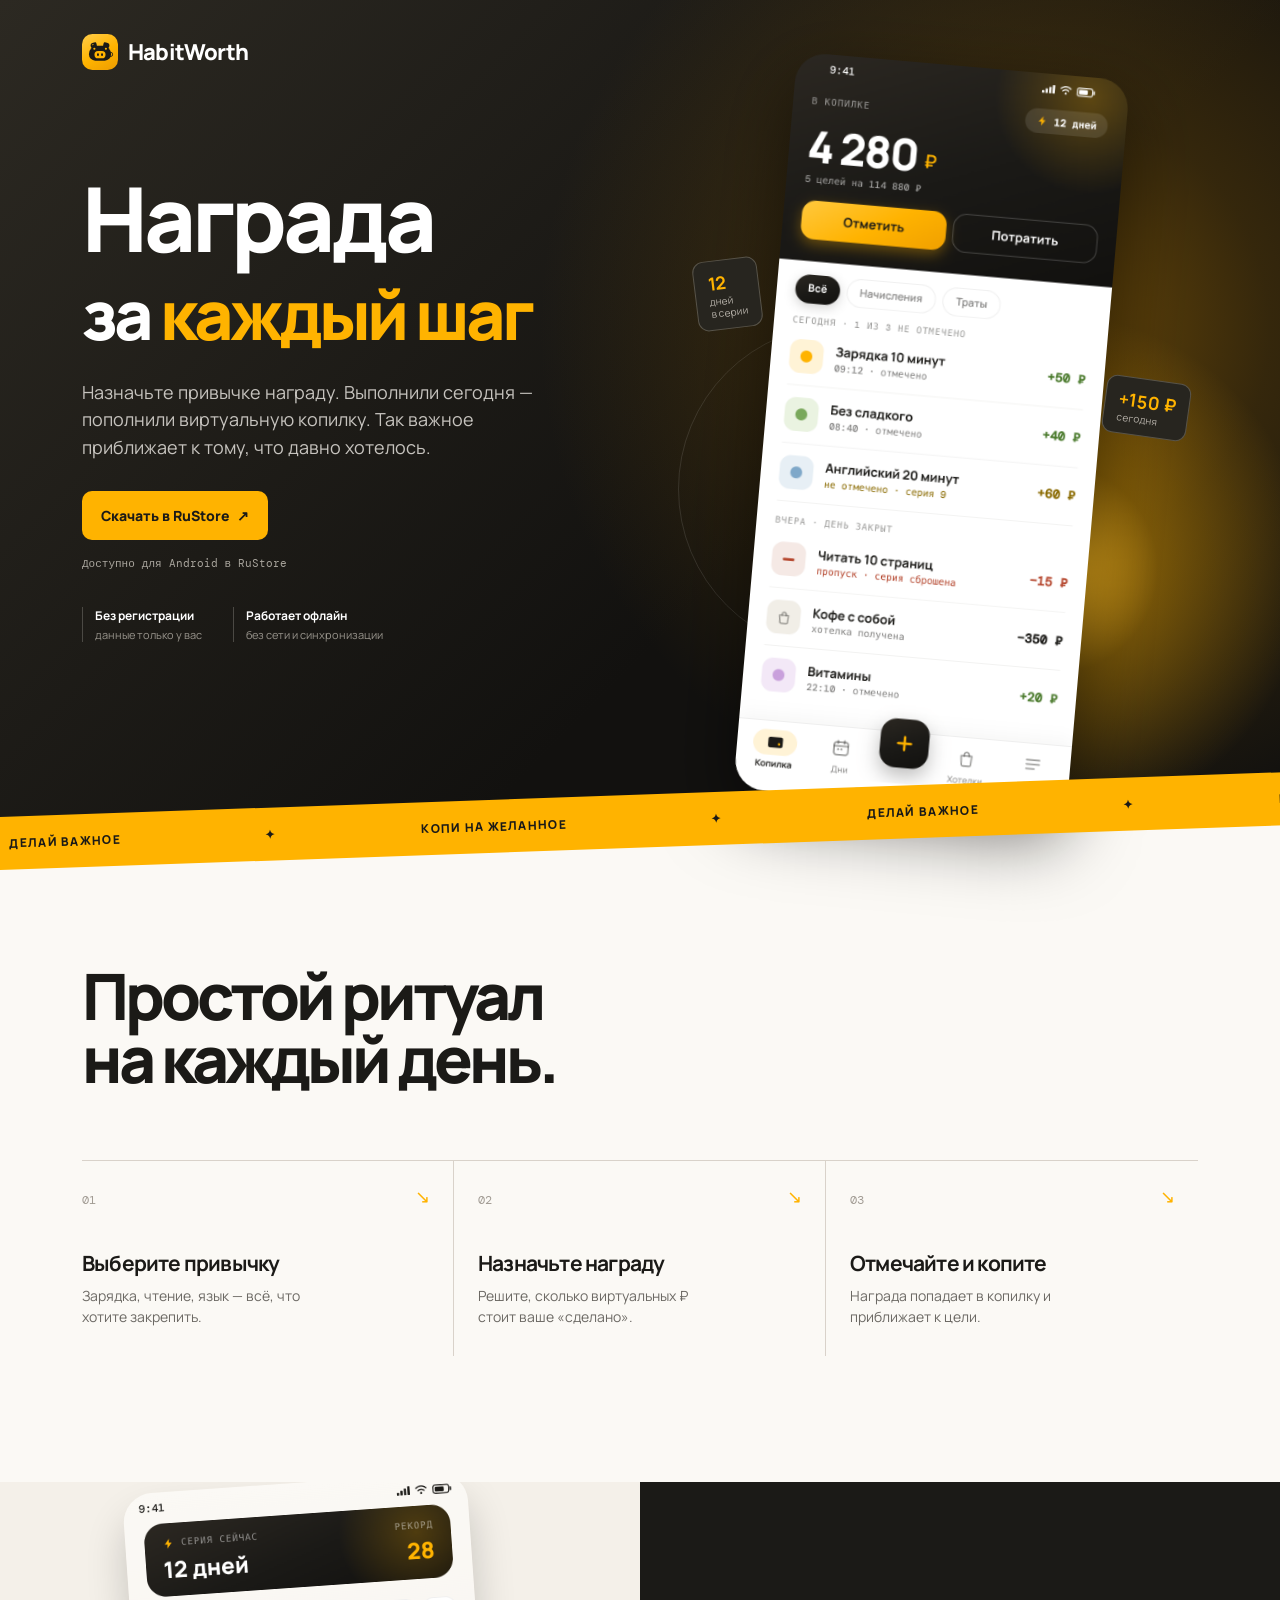
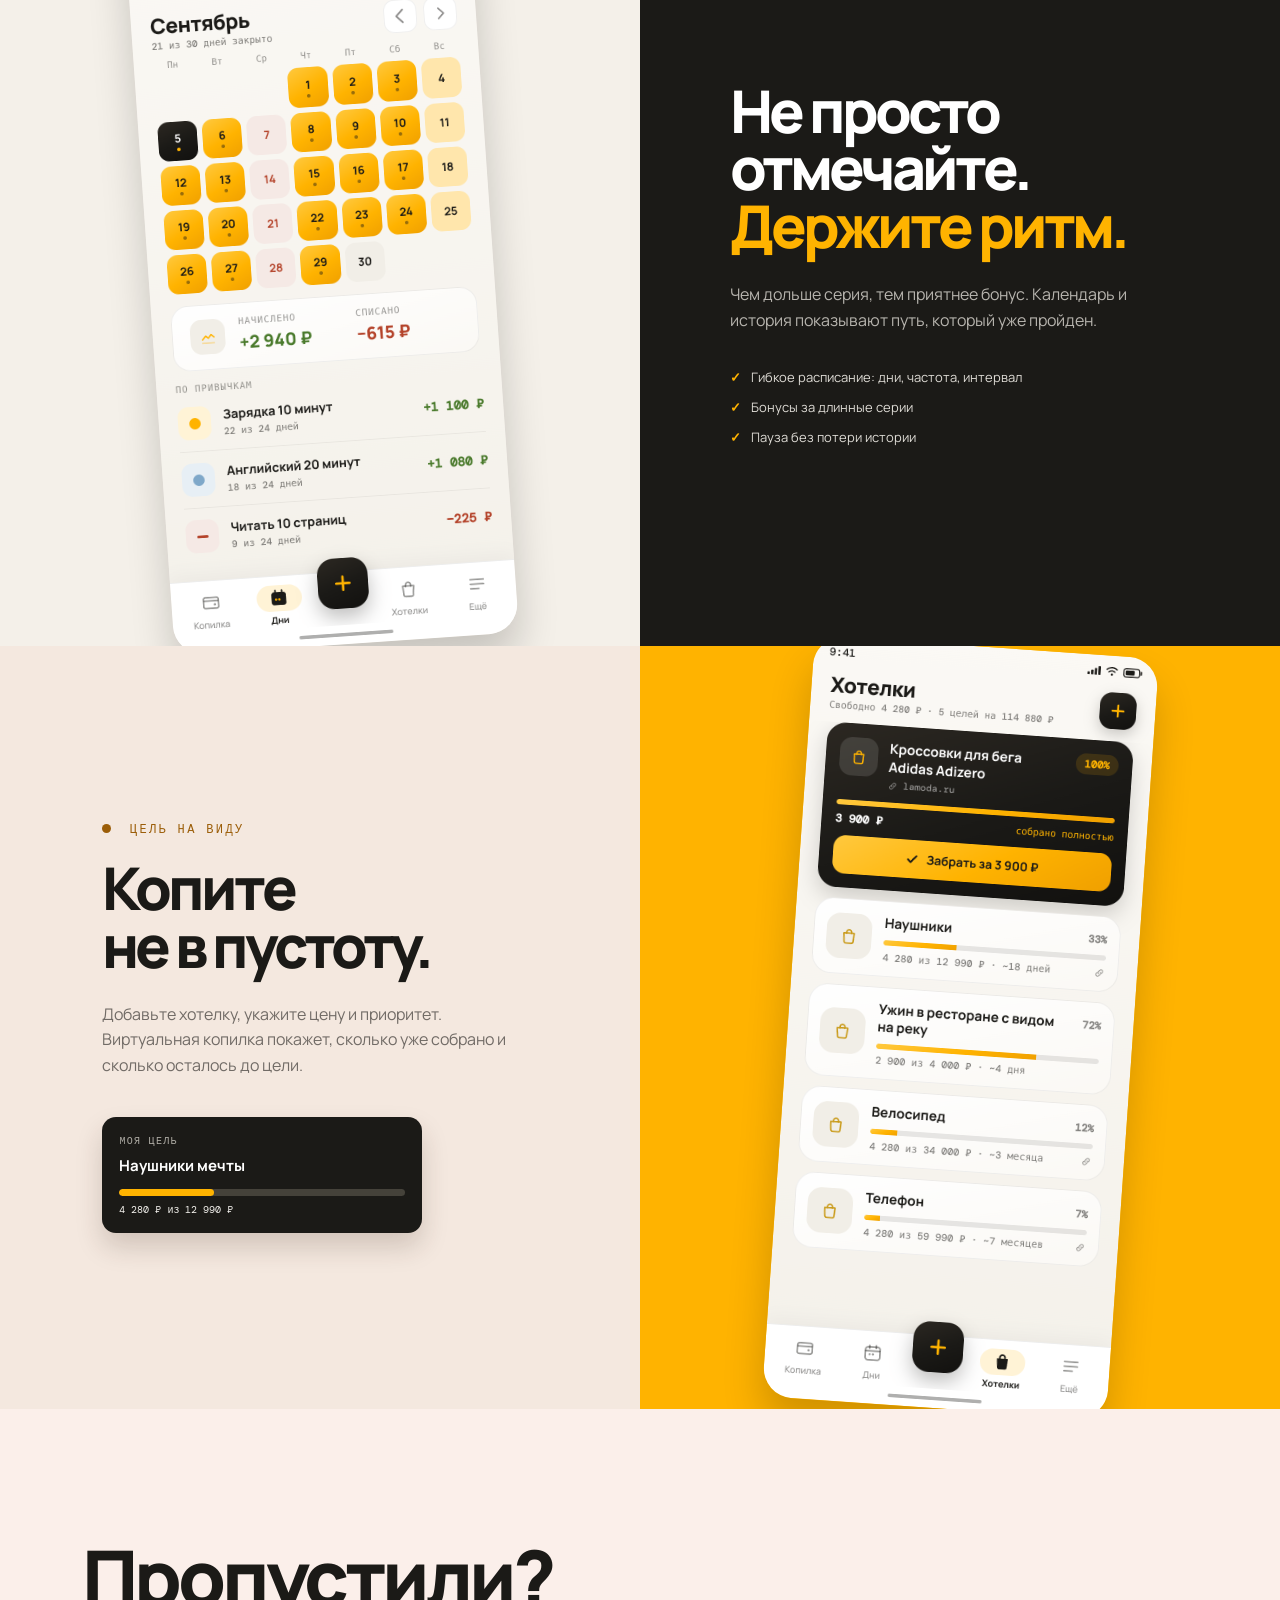
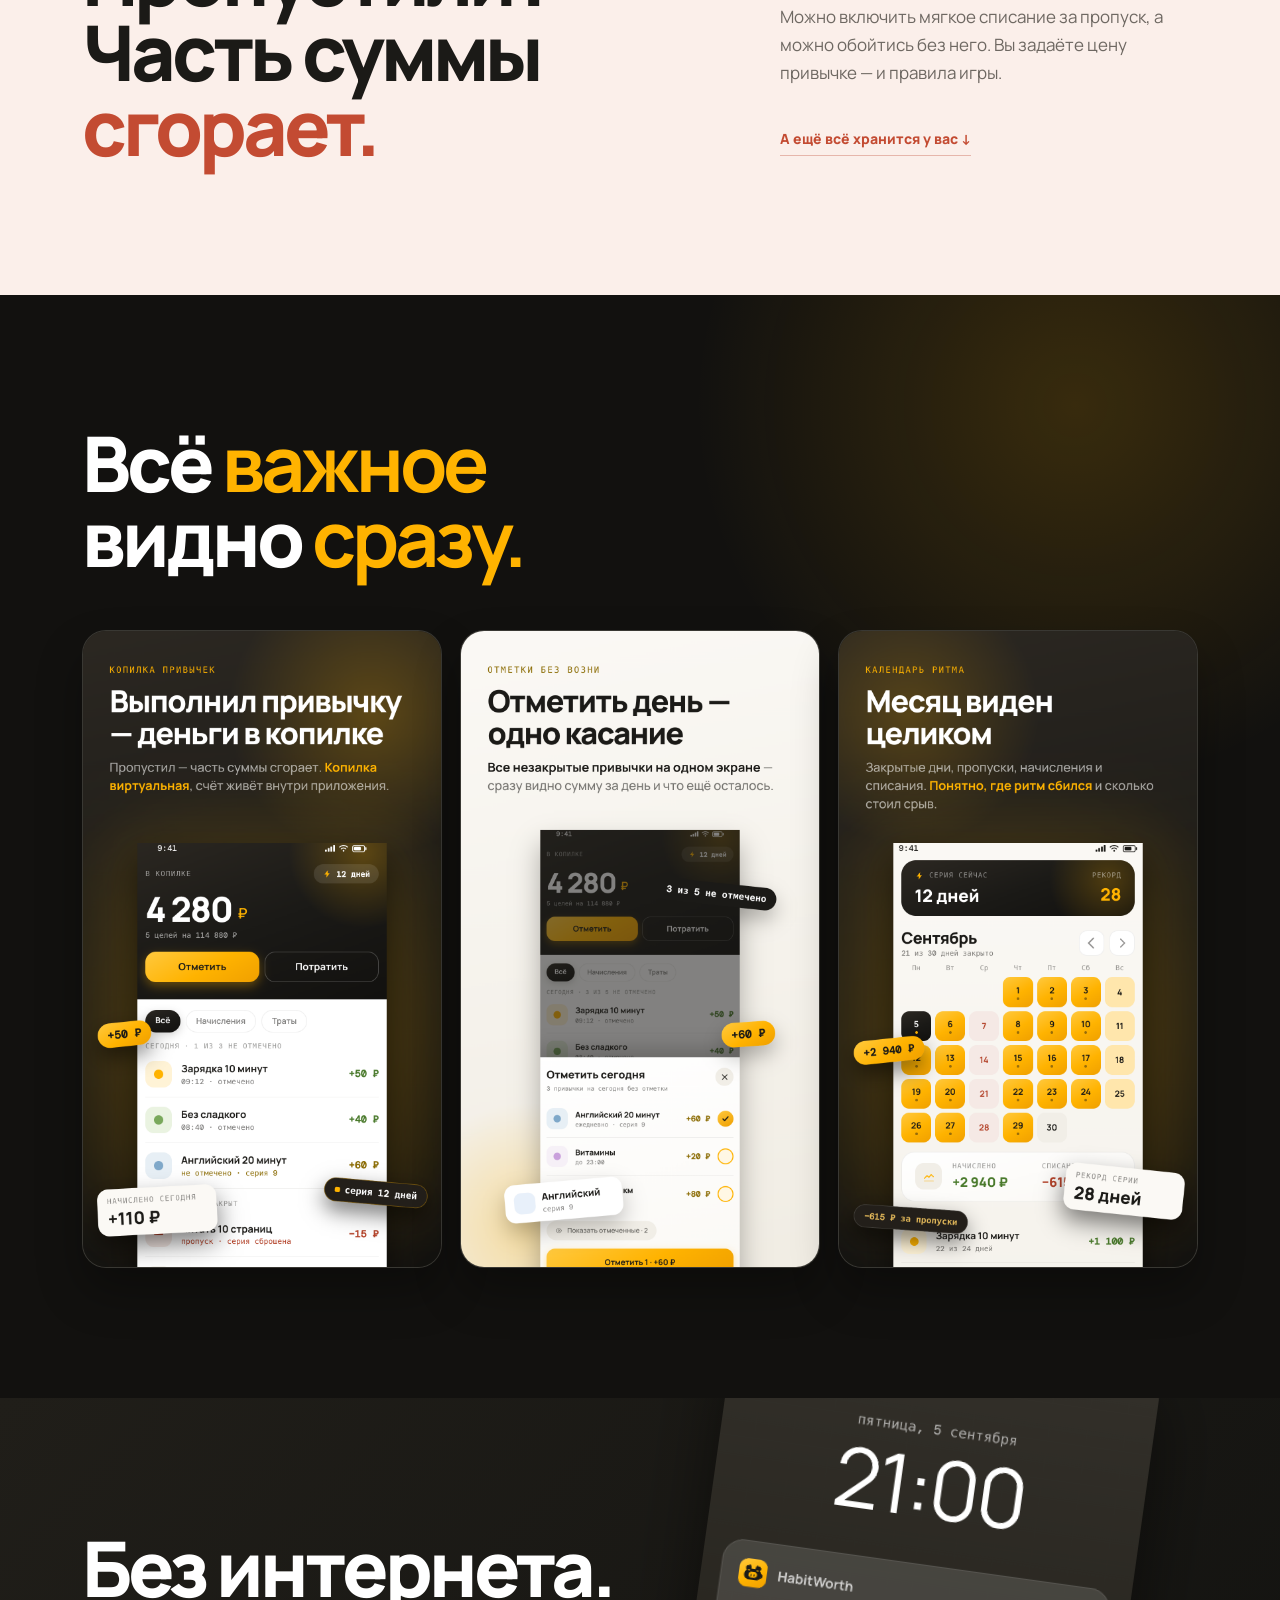
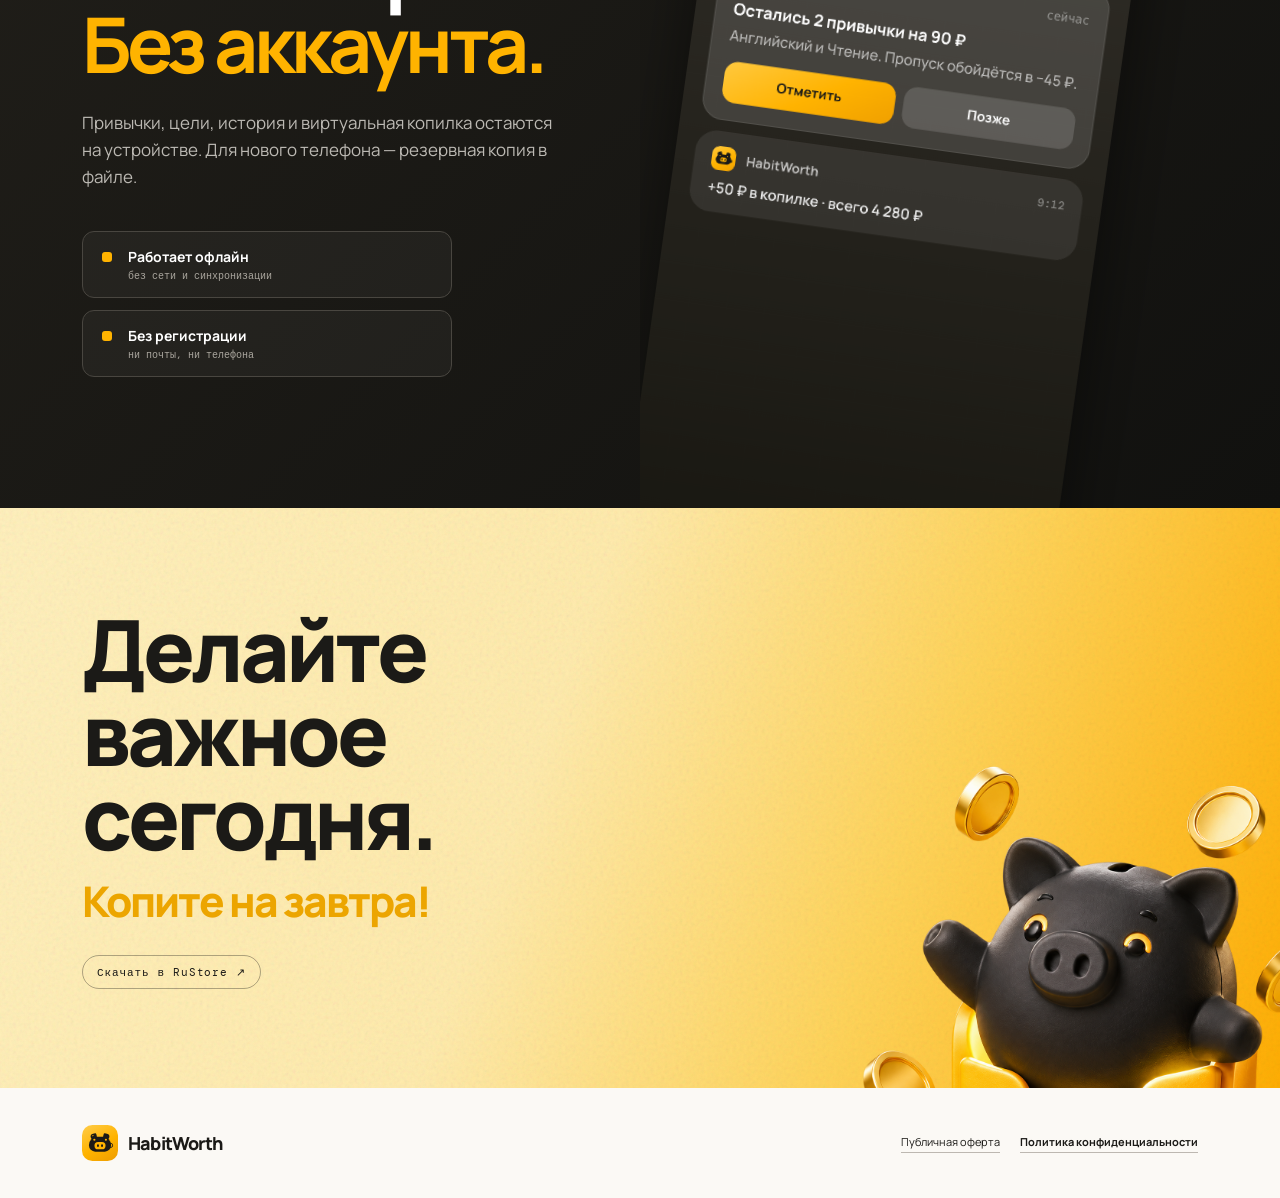
==== commit 630435d4: "feat: link RuStore app from website" ====
--- a/index.html
+++ b/index.html
@@ -29,9 +29,9 @@
             <h1>Награда<br /><span class="hero-accent-line">за <strong>каждый шаг</strong></span></h1>
             <p class="lead">Назначьте привычке награду. Выполнили сегодня — пополнили виртуальную копилку. Так важное приближает к тому, что давно хотелось.</p>
             <div class="hero-actions">
-              <span class="button button-primary button-disabled" aria-disabled="true">Soon</span>
+              <a class="button button-primary" href="https://www.rustore.ru/catalog/app/app.habitworth" target="_blank" rel="noopener">Скачать в RuStore <span>↗</span></a>
             </div>
-            <p class="store-note">Скоро для Android</p>
+            <p class="store-note">Доступно для Android в RuStore</p>
             <div class="trust-row">
               <div><b>Без регистрации</b><span>данные только у вас</span></div>
               <div><b>Работает офлайн</b><span>без сети и синхронизации</span></div>
@@ -106,7 +106,7 @@
 
       <section class="final-cta">
         <div class="container final-layout">
-          <div class="final-copy"><h2>Делайте<br />важное сегодня.</h2><p class="final-followup">Копите на завтра!</p><span class="coming-soon" aria-label="Приложение скоро будет доступно">Soon</span></div>
+          <div class="final-copy"><h2>Делайте<br />важное сегодня.</h2><p class="final-followup">Копите на завтра!</p><a class="coming-soon" href="https://www.rustore.ru/catalog/app/app.habitworth" target="_blank" rel="noopener">Скачать в RuStore ↗</a></div>
           <div class="launch-art"><img src="assets/launch-piggy.png" alt="Копилка HabitWorth и монеты" /></div>
         </div>
       </section>
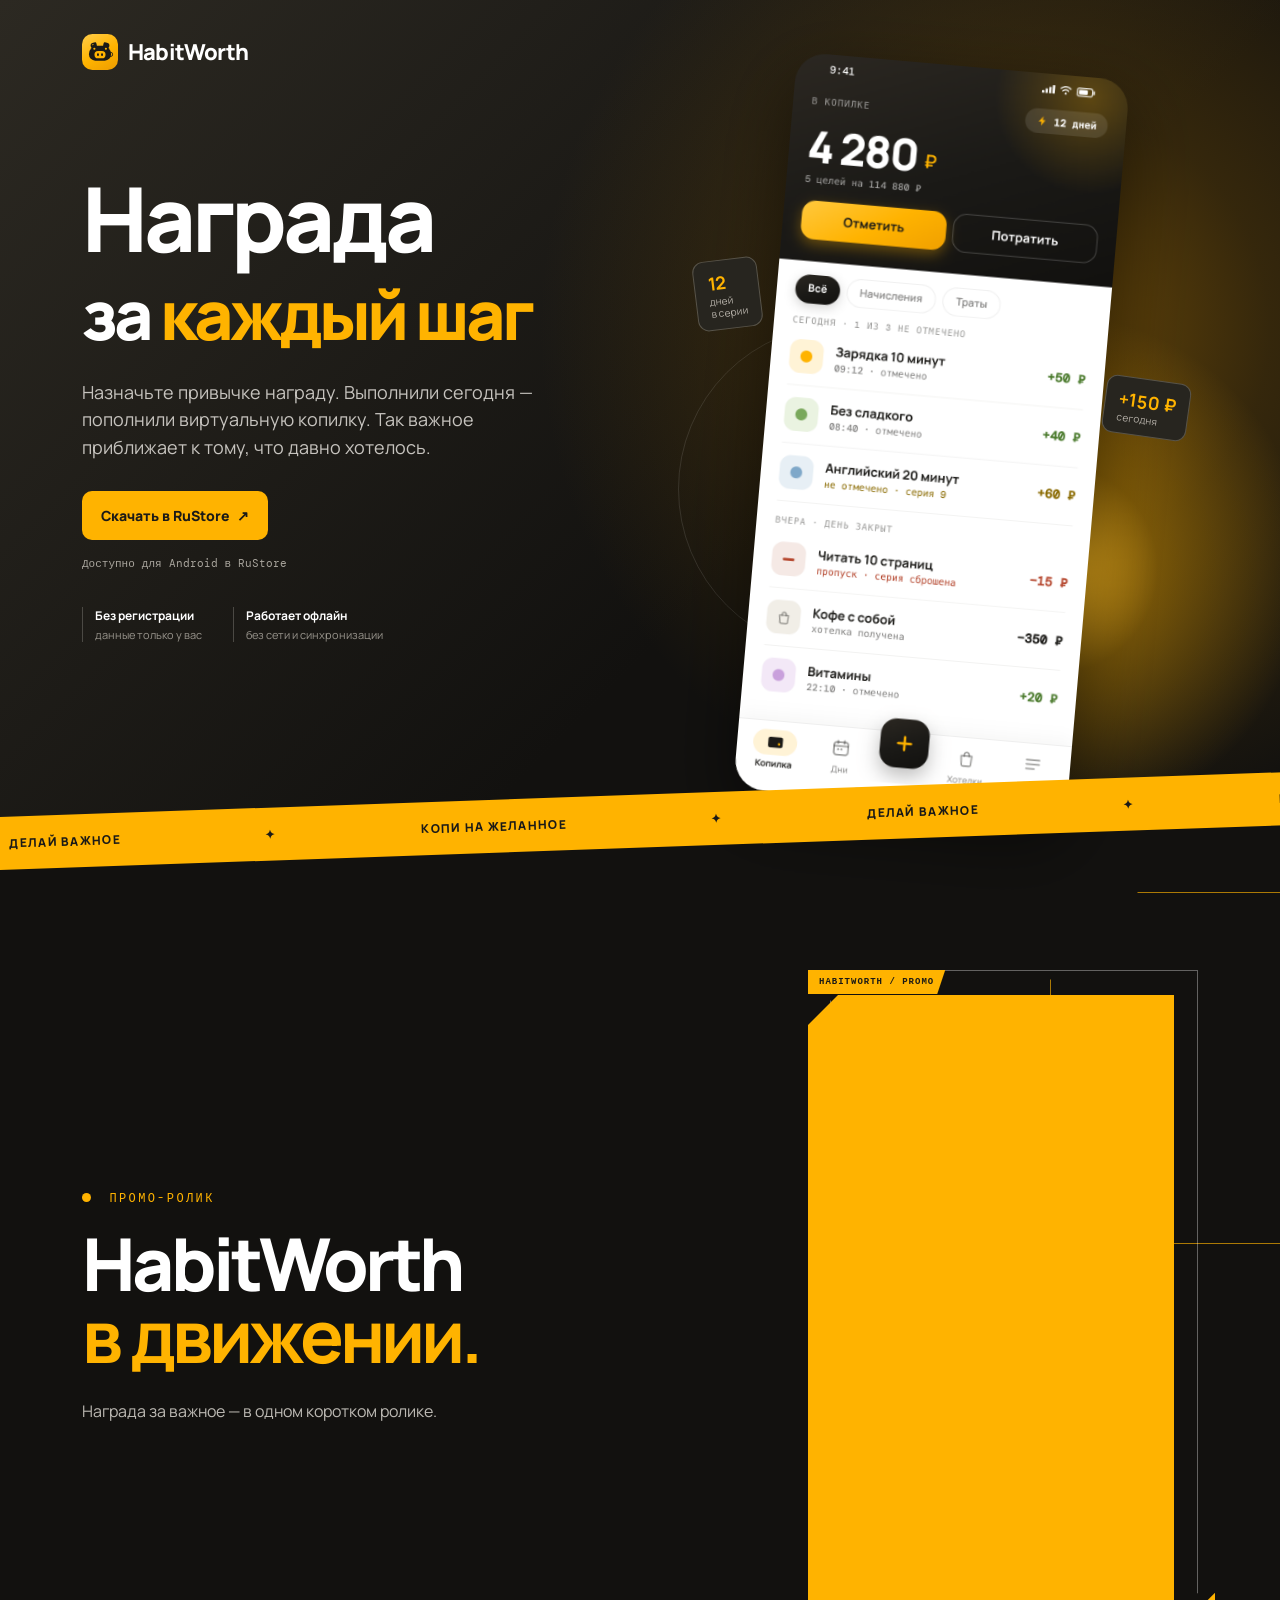
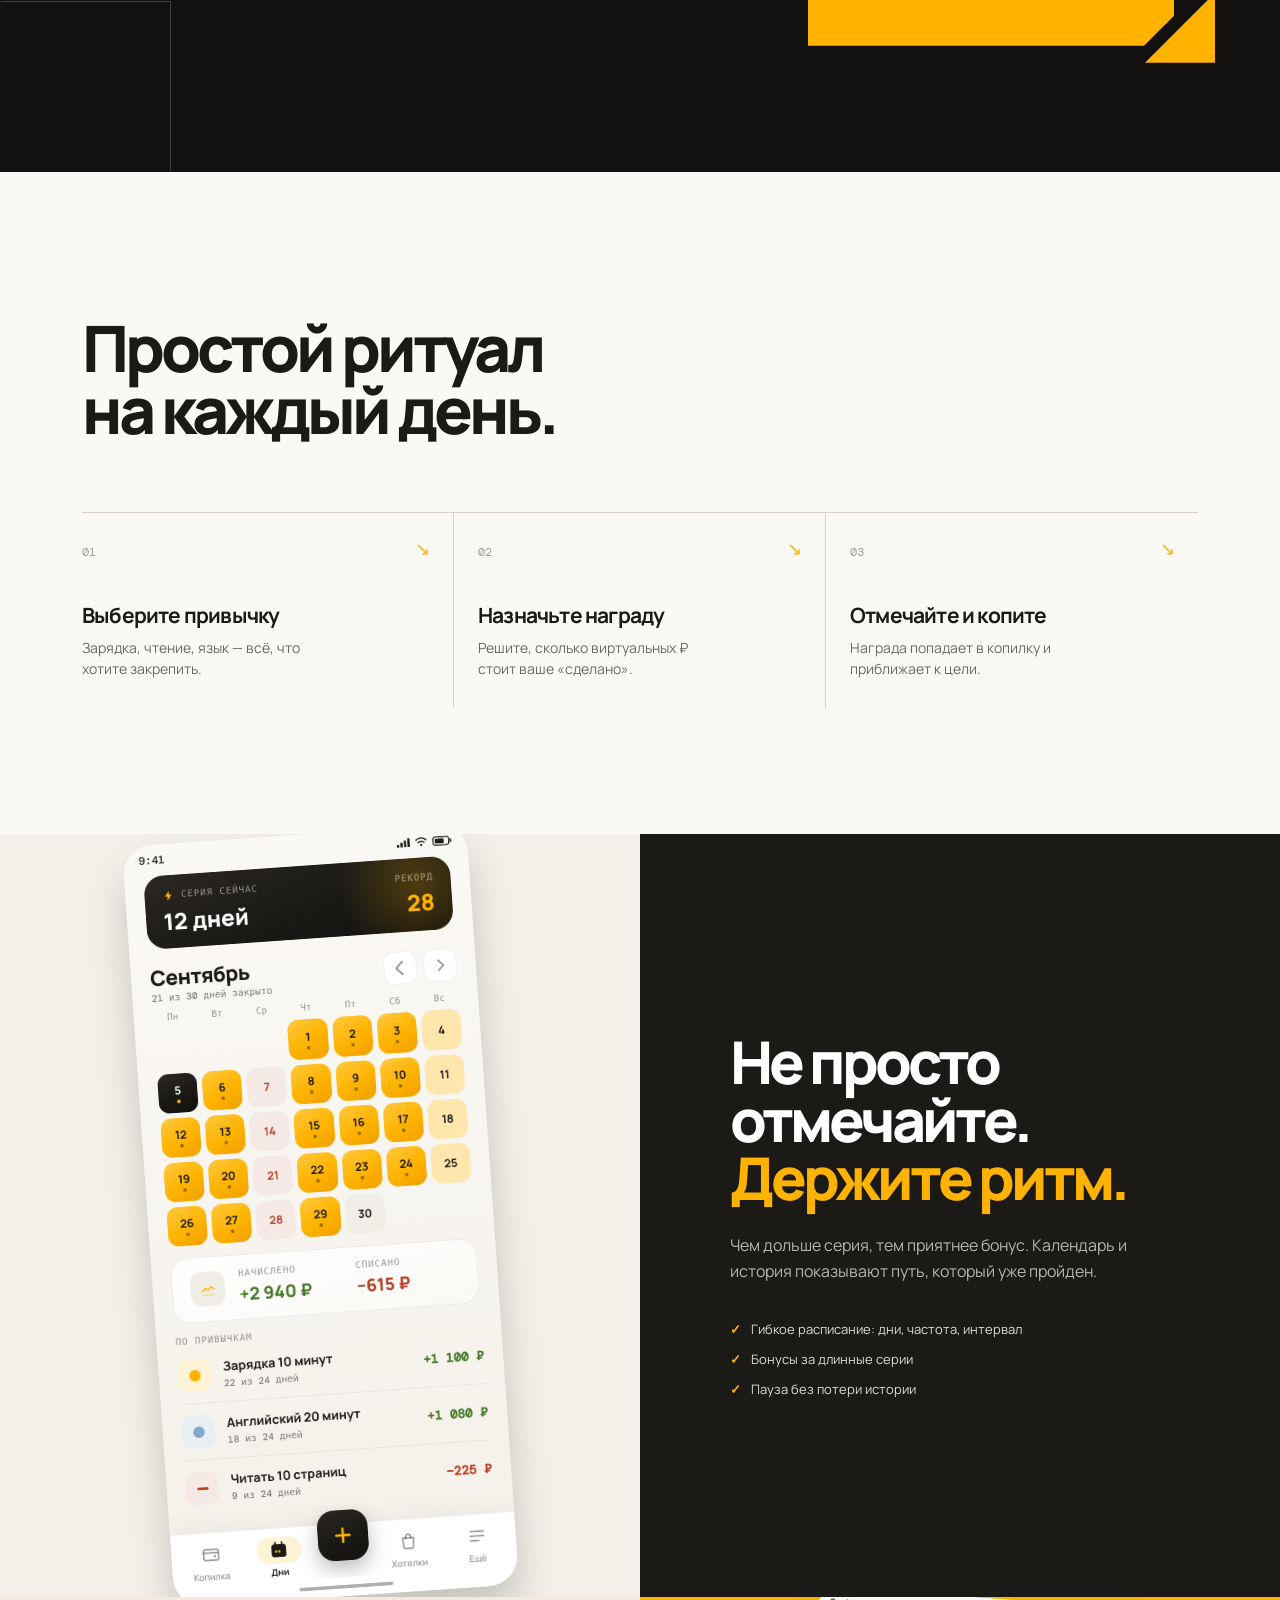
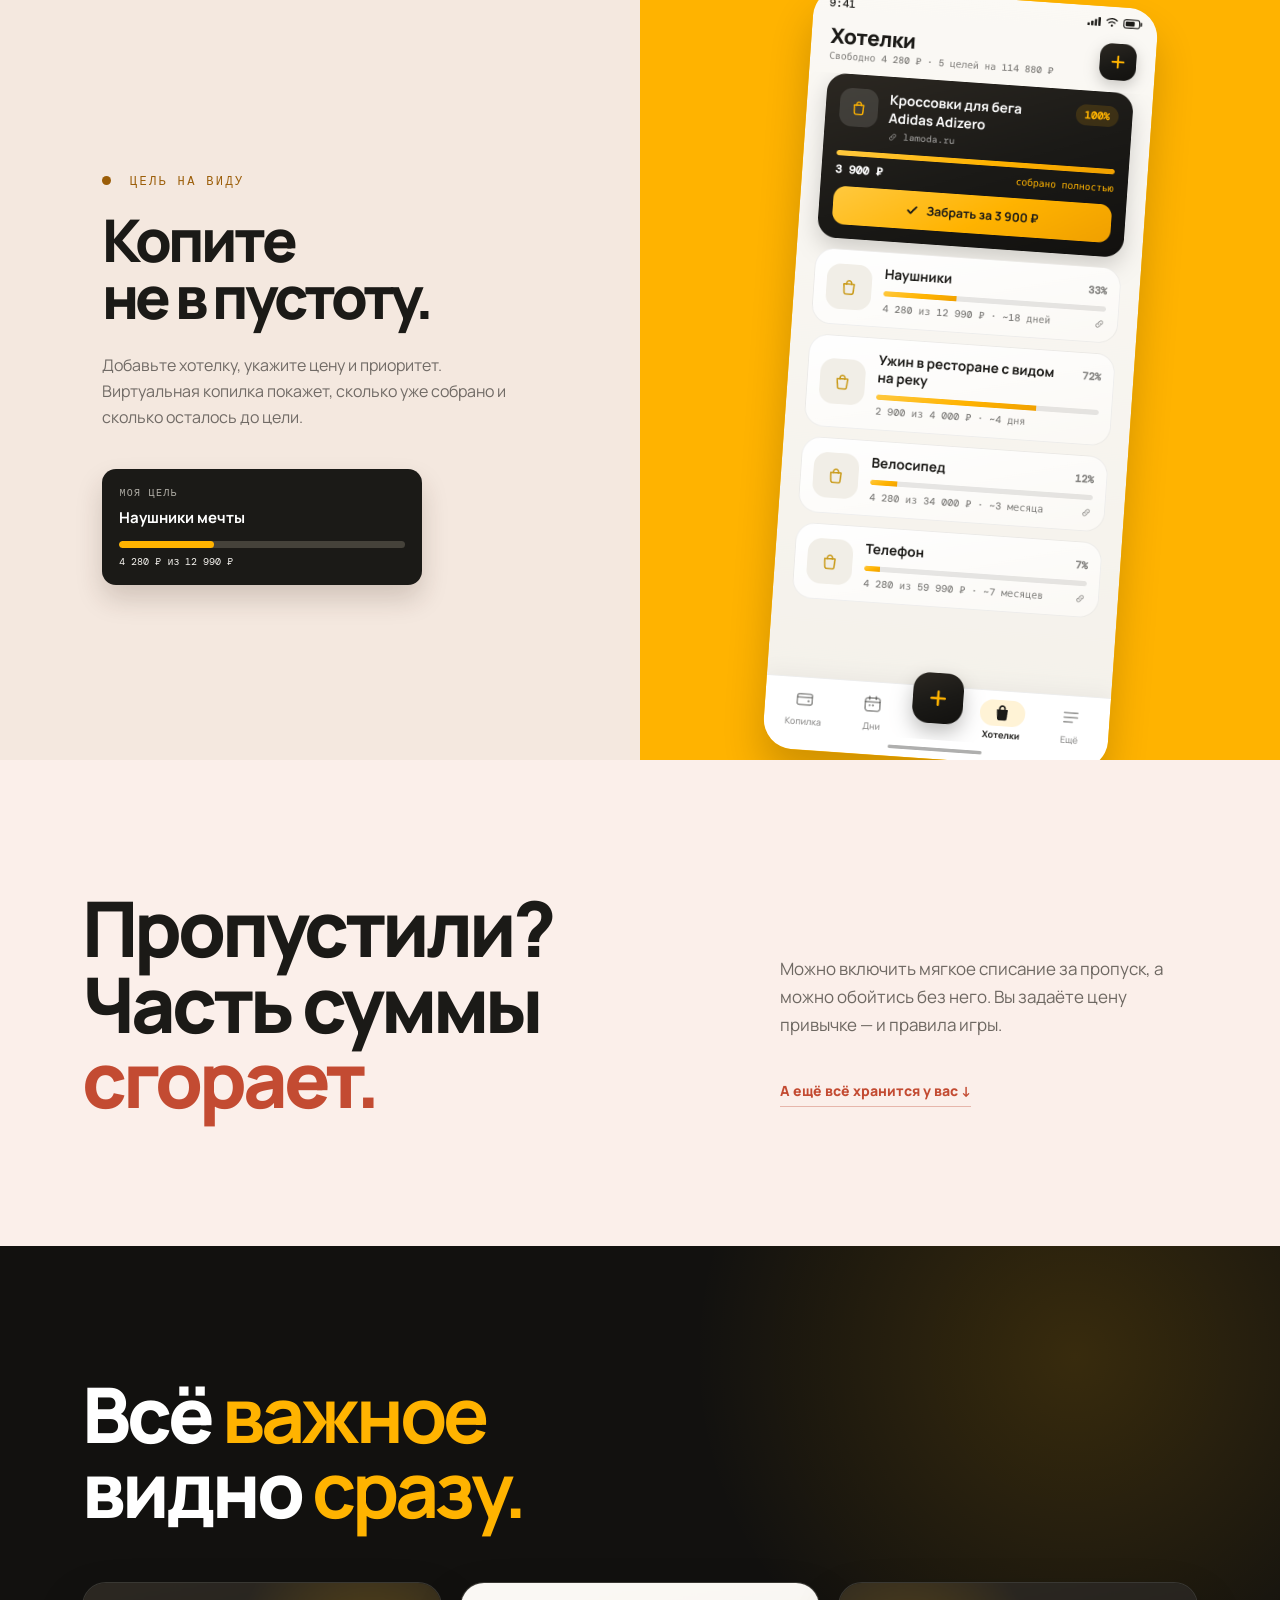
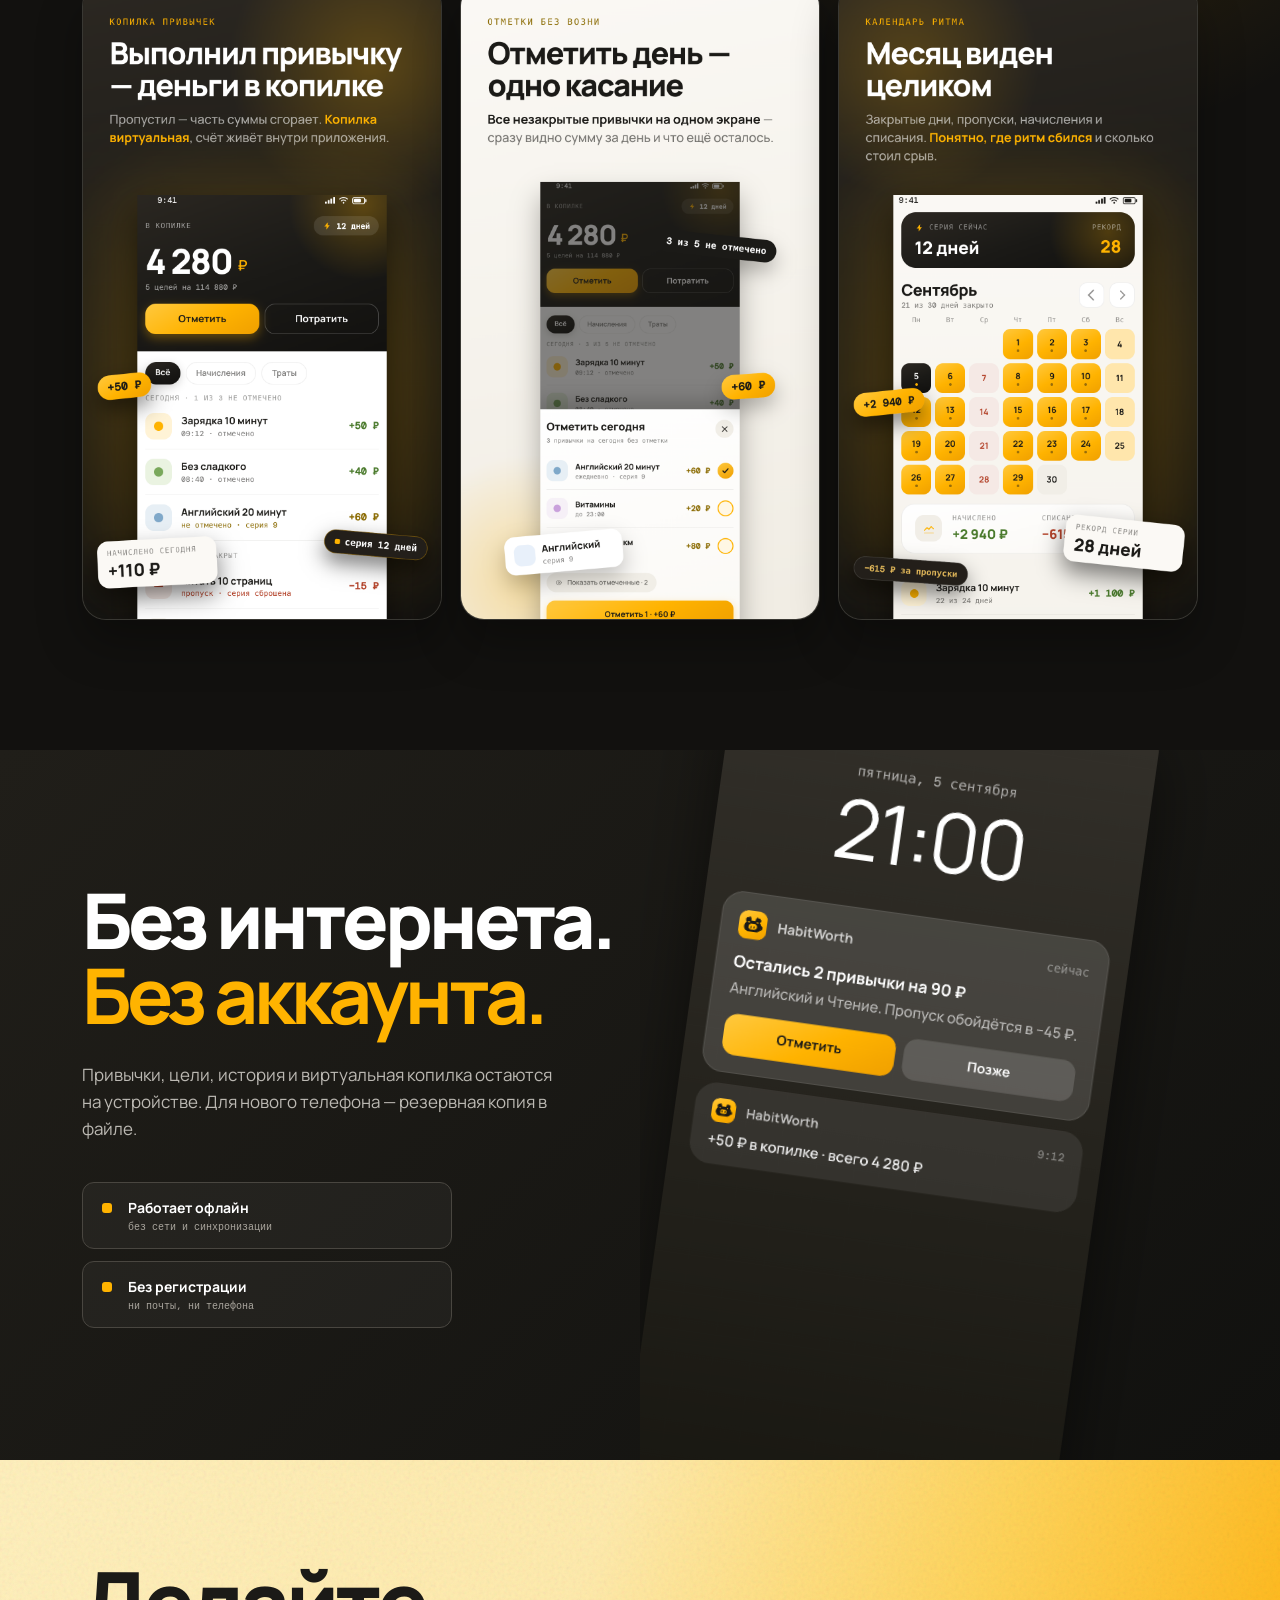
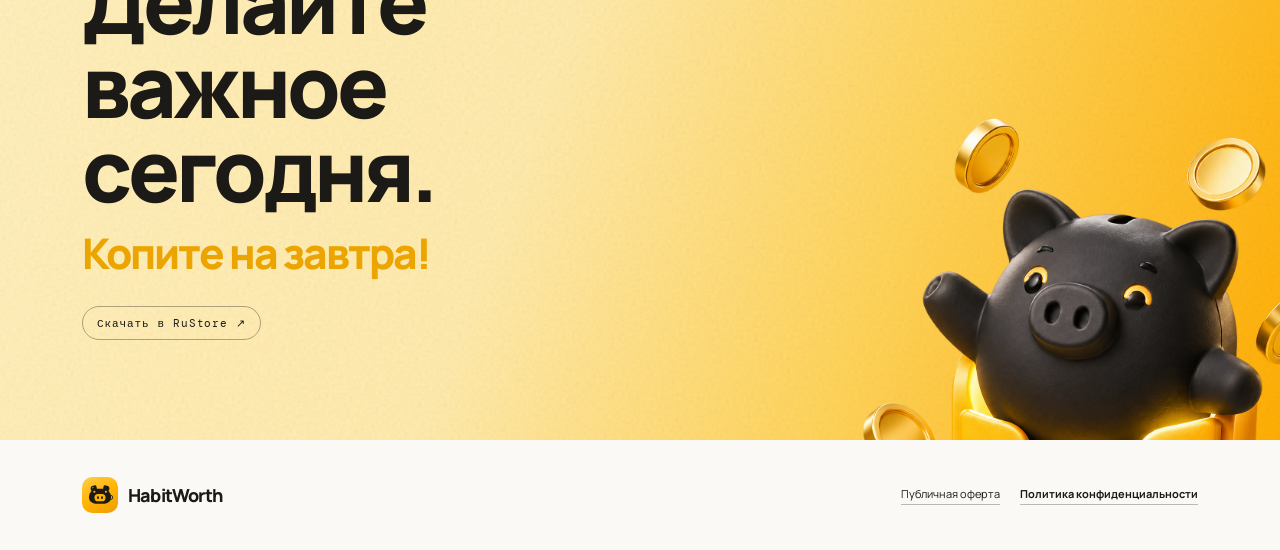
==== commit a284b976: "Add promo video section" ====
--- a/index.html
+++ b/index.html
@@ -45,6 +45,27 @@
           </div>
         </div>
         <div class="marquee" aria-hidden="true"><span>ДЕЛАЙ ВАЖНОЕ</span><i>✦</i><span>КОПИ НА ЖЕЛАННОЕ</span><i>✦</i><span>ДЕЛАЙ ВАЖНОЕ</span><i>✦</i><span>КОПИ НА ЖЕЛАННОЕ</span></div>
+      </section>
+
+      <section class="video-section" aria-labelledby="video-title">
+        <div class="container video-layout">
+          <div class="video-copy">
+            <p class="eyebrow"><span></span> ПРОМО-РОЛИК</p>
+            <h2 id="video-title">HabitWorth<br /><strong>в движении.</strong></h2>
+            <p>Награда за важное — в одном коротком ролике.</p>
+          </div>
+          <div class="video-stage">
+            <span class="video-stage-label" aria-hidden="true">HABITWORTH / PROMO</span>
+            <div class="video-player">
+              <iframe
+                src="https://vkvideo.ru/video_ext.php?oid=-242231380&id=456239017&hd=2"
+                title="Промо-ролик HabitWorth"
+                allow="autoplay; encrypted-media; fullscreen; picture-in-picture; screen-wake-lock"
+                allowfullscreen
+              ></iframe>
+            </div>
+          </div>
+        </div>
       </section>
 
       <section class="steps section container" id="how-it-works">
@@ -113,7 +134,7 @@
     </main>
     <footer class="footer container">
       <a class="brand" href="#top"><img class="brand-icon" src="assets/logo.svg" alt="" /><span>HabitWorth</span></a>
-      <div class="footer-links"><a href="documents/HabitWorth_Public_Offer.pdf" target="_blank" rel="noopener">Публичная оферта</a><a href="documents/HabitWorth_Privacy_Policy.pdf" target="_blank" rel="noopener">Политика конфиденциальности</a></div>
+      <div class="footer-links"><a href="documents/HabitWorth_Public_Offer.pdf" target="_blank" rel="noopener">Публичная оферта</a><a href="privacy/">Политика конфиденциальности</a></div>
     </footer>
   </body>
 </html>
--- a/styles.css
+++ b/styles.css
@@ -37,3 +37,36 @@
 
 .hero h1 .hero-accent-line { display:inline-block; font-size:.76em; white-space:nowrap; }
 .hero h1 strong { font-size:inherit; }
+
+.video-section { position:relative; overflow:hidden; padding:150px 0 126px; background:var(--black); color:#fff; }
+.video-section::before { content:""; position:absolute; top:72px; right:-122px; width:350px; height:350px; border:1px solid rgba(255,179,0,.65); clip-path:polygon(25% 0,100% 0,100% 75%,75% 100%,0 100%,0 25%); }
+.video-section::after { content:""; position:absolute; bottom:0; left:0; width:170px; height:170px; border-top:1px solid rgba(255,255,255,.2); border-right:1px solid rgba(255,255,255,.2); clip-path:polygon(0 0,100% 0,100% 100%); }
+.video-layout { position:relative; z-index:1; display:grid; grid-template-columns:1fr 390px; gap:clamp(48px,9vw,135px); align-items:center; }
+.video-copy h2 { margin:0; max-width:580px; font-size:clamp(48px,5.7vw,78px); font-weight:800; letter-spacing:-4px; line-height:.98; }
+.video-copy h2 strong { color:var(--amber); }
+.video-copy > p:not(.eyebrow) { max-width:380px; margin:28px 0 0; color:#bcb9b3; font-size:16px; line-height:1.62; }
+.video-stage { position:relative; padding:25px 24px 0 0; }
+.video-stage::before { content:""; position:absolute; inset:0 0 22px 22px; border:1px solid rgba(255,255,255,.34); clip-path:polygon(0 31px,31px 0,100% 0,100% calc(100% - 31px),calc(100% - 31px) 100%,0 100%); }
+.video-stage::after { content:""; position:absolute; bottom:-17px; right:-17px; width:70px; height:70px; background:var(--amber); clip-path:polygon(100% 0,100% 100%,0 100%); }
+.video-stage-label { position:absolute; z-index:2; top:0; left:0; padding:7px 11px; background:var(--amber); color:var(--ink); clip-path:polygon(0 0,100% 0,calc(100% - 8px) 100%,0 100%); font-family:"DM Mono",monospace; font-size:9px; font-weight:700; letter-spacing:1px; }
+.video-player { position:relative; z-index:1; width:100%; aspect-ratio:9 / 16; overflow:hidden; padding:7px; background:var(--amber); clip-path:polygon(0 30px,30px 0,100% 0,100% calc(100% - 30px),calc(100% - 30px) 100%,0 100%); box-shadow:0 26px 50px rgba(0,0,0,.42); }
+.video-player iframe { display:block; width:100%; height:100%; border:0; }
+
+@media (max-width:760px) {
+  .hero { min-height:0; padding-bottom:38px; }
+  .hero-copy { padding-top:44px; }
+  .hero h1 { font-size:clamp(48px,15vw,58px); }
+  .lead { margin:22px 0; line-height:1.5; }
+  .store-note { margin-top:13px; }
+  .trust-row { margin-top:28px; }
+  .hero-visual { height:455px; margin-top:22px; }
+  .hero-visual img { width:192px; transform:rotate(3deg) translateY(18px); }
+  .marquee { bottom:-18px; }
+  .video-section { padding:92px 0 76px; }
+  .video-section::before { top:40px; right:-140px; width:230px; height:230px; }
+  .video-layout { display:flex; flex-direction:column; align-items:stretch; gap:36px; }
+  .video-copy h2 { font-size:clamp(43px,13.5vw,54px); letter-spacing:-3px; }
+  .video-copy > p:not(.eyebrow) { margin-top:20px; font-size:15px; }
+  .video-stage { width:min(100%,390px); margin:0 auto; padding:22px 18px 0 0; }
+  .video-player { width:100%; }
+}
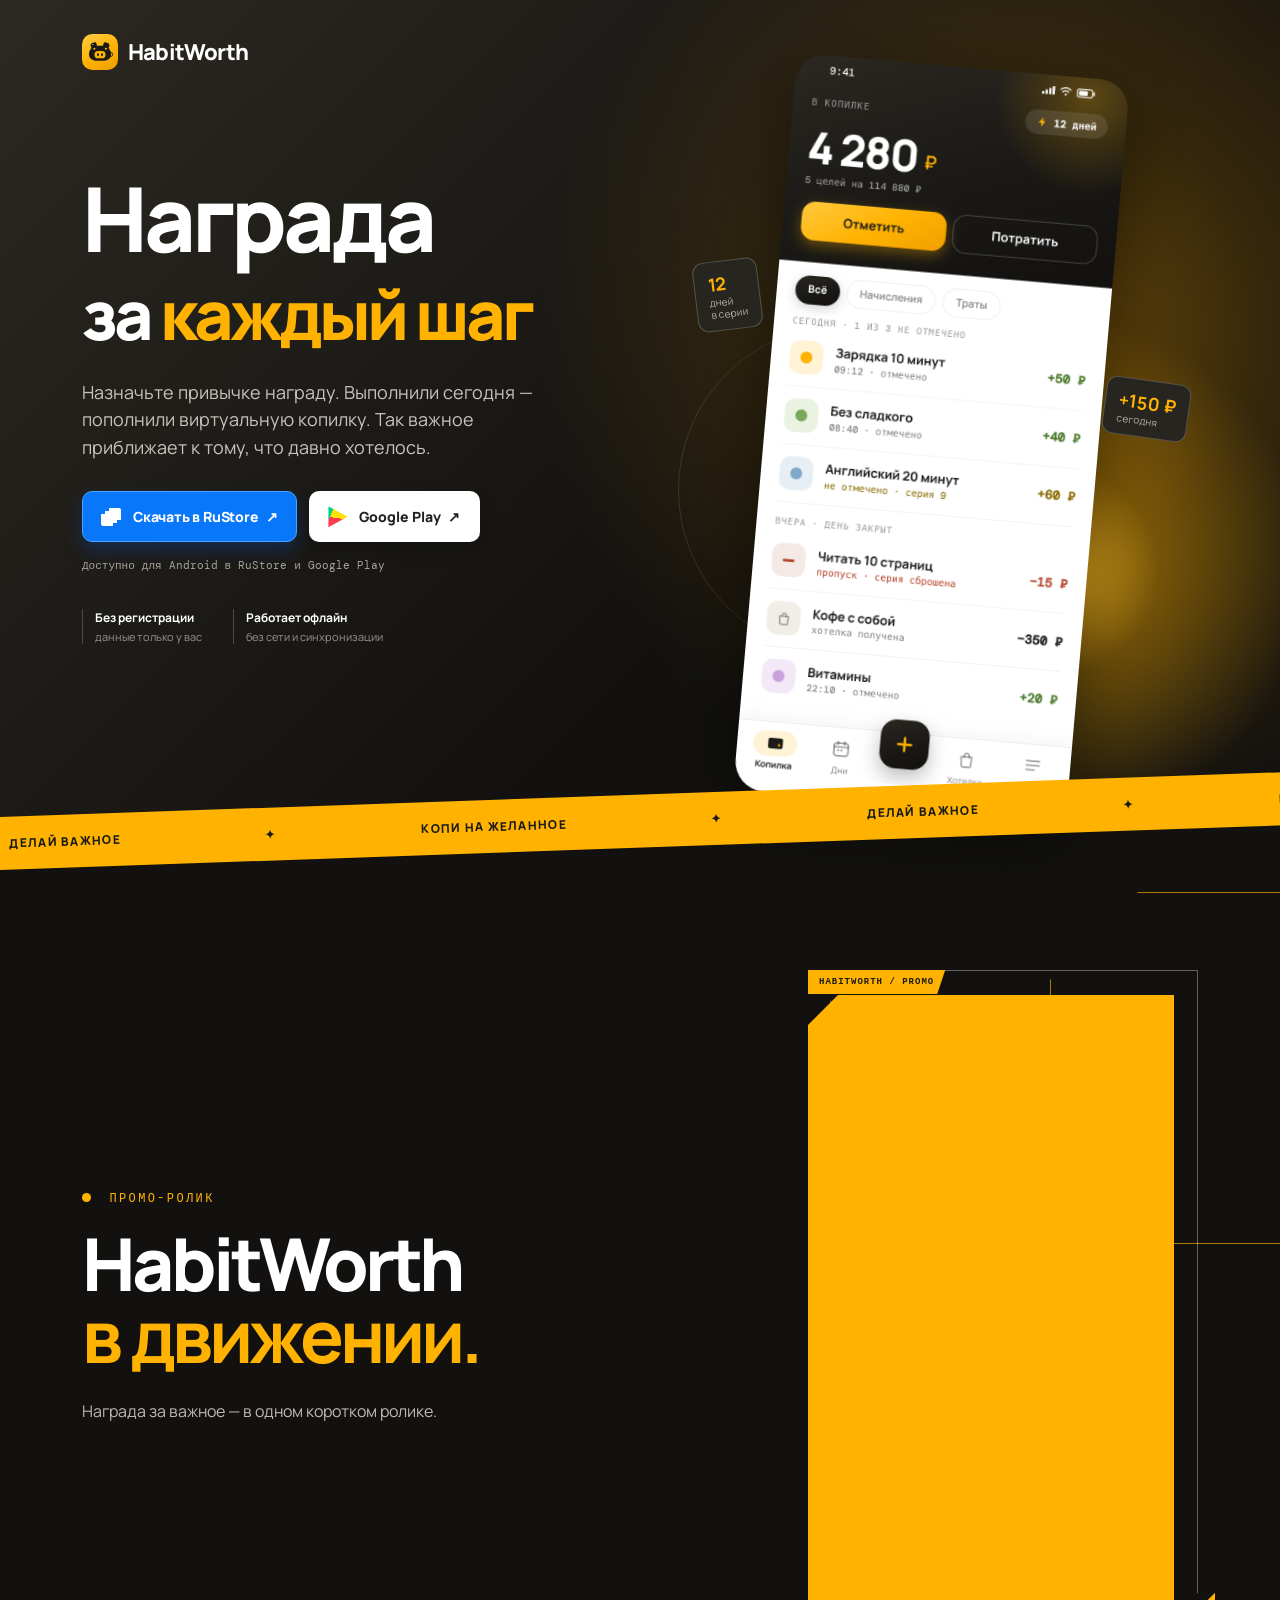
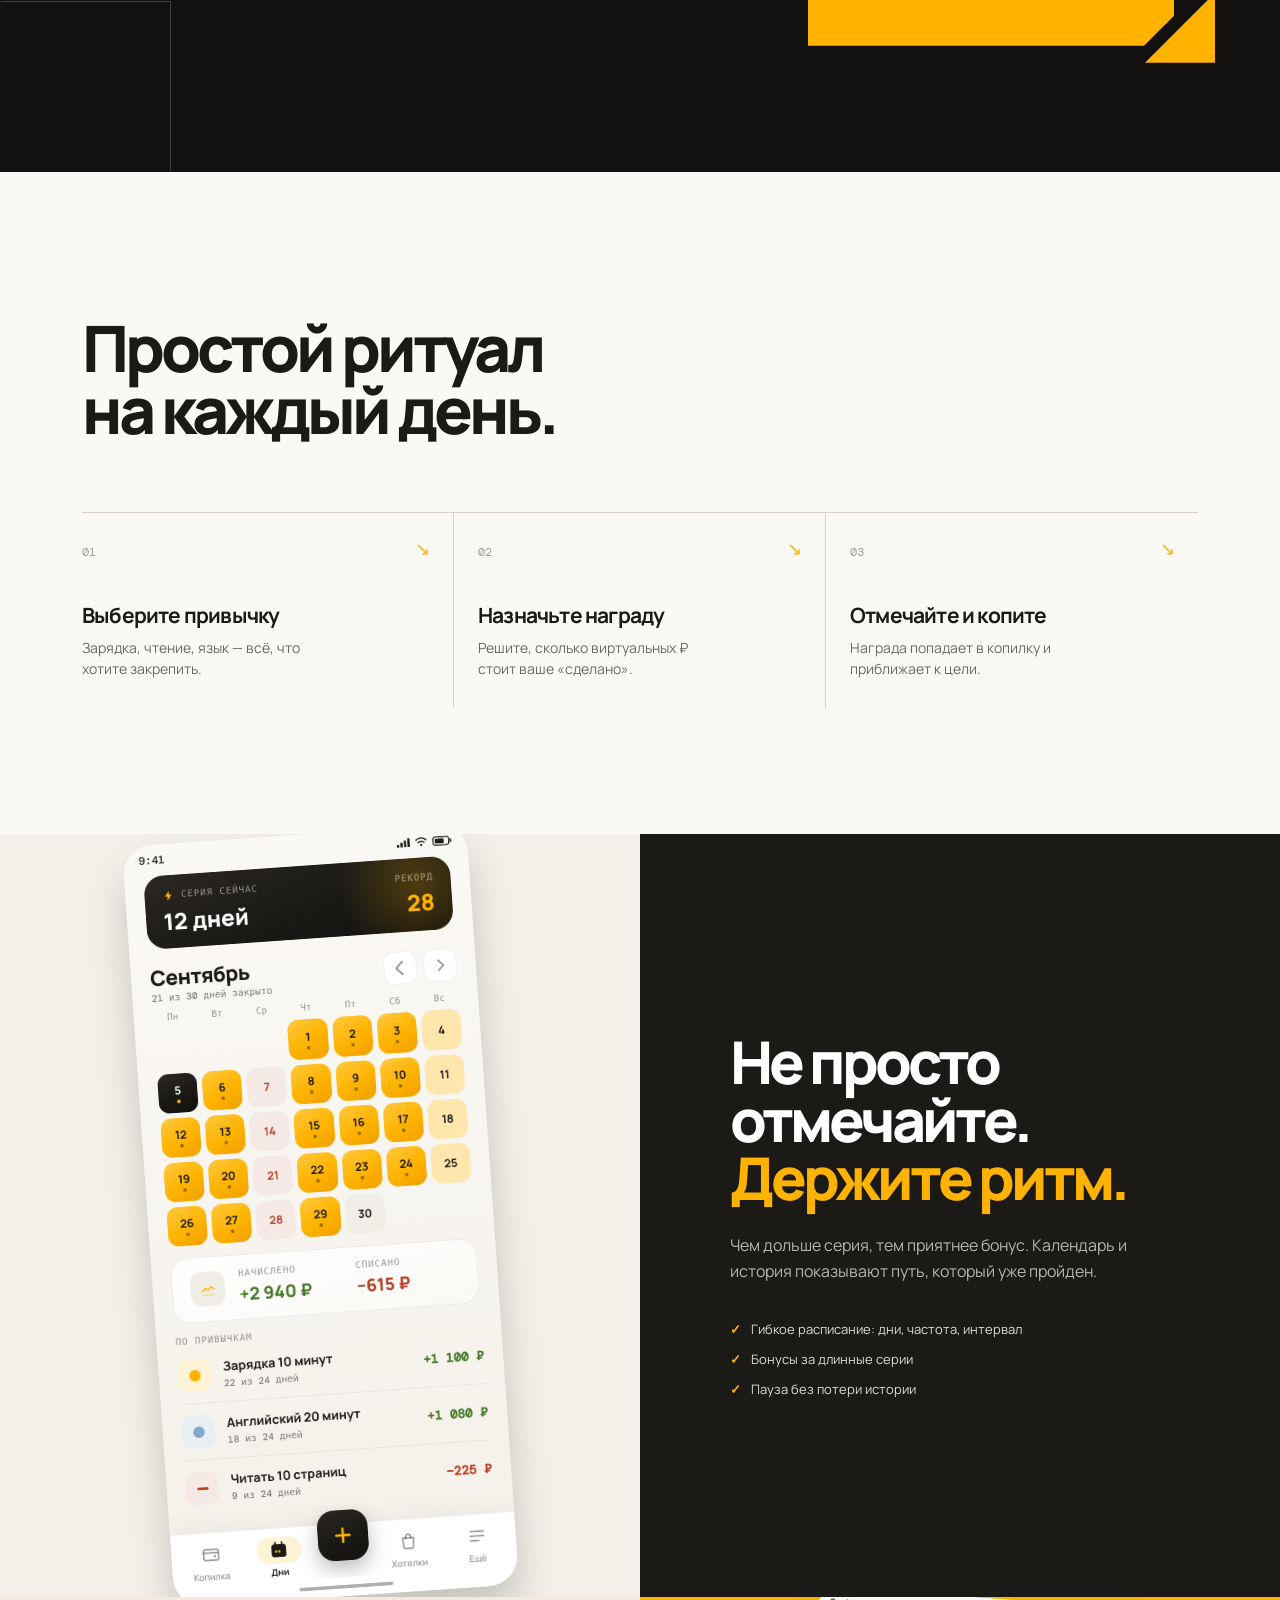
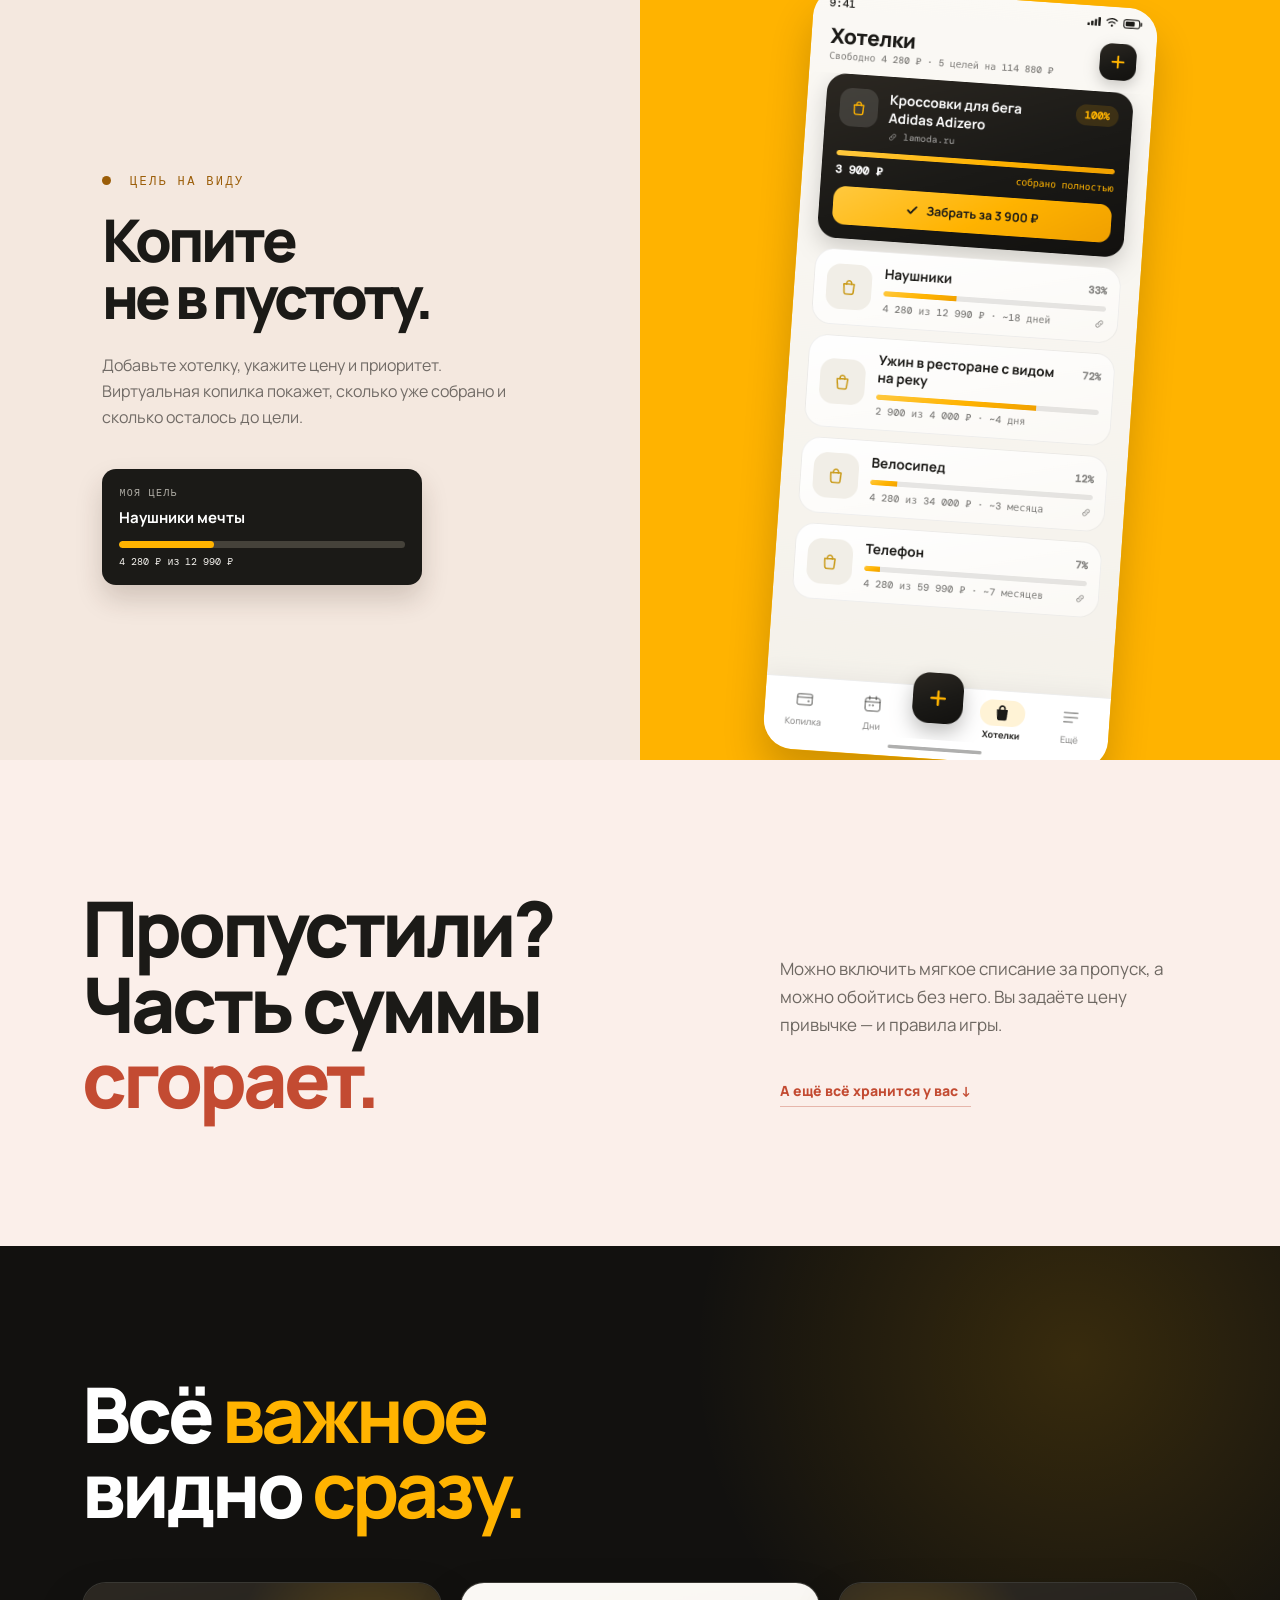
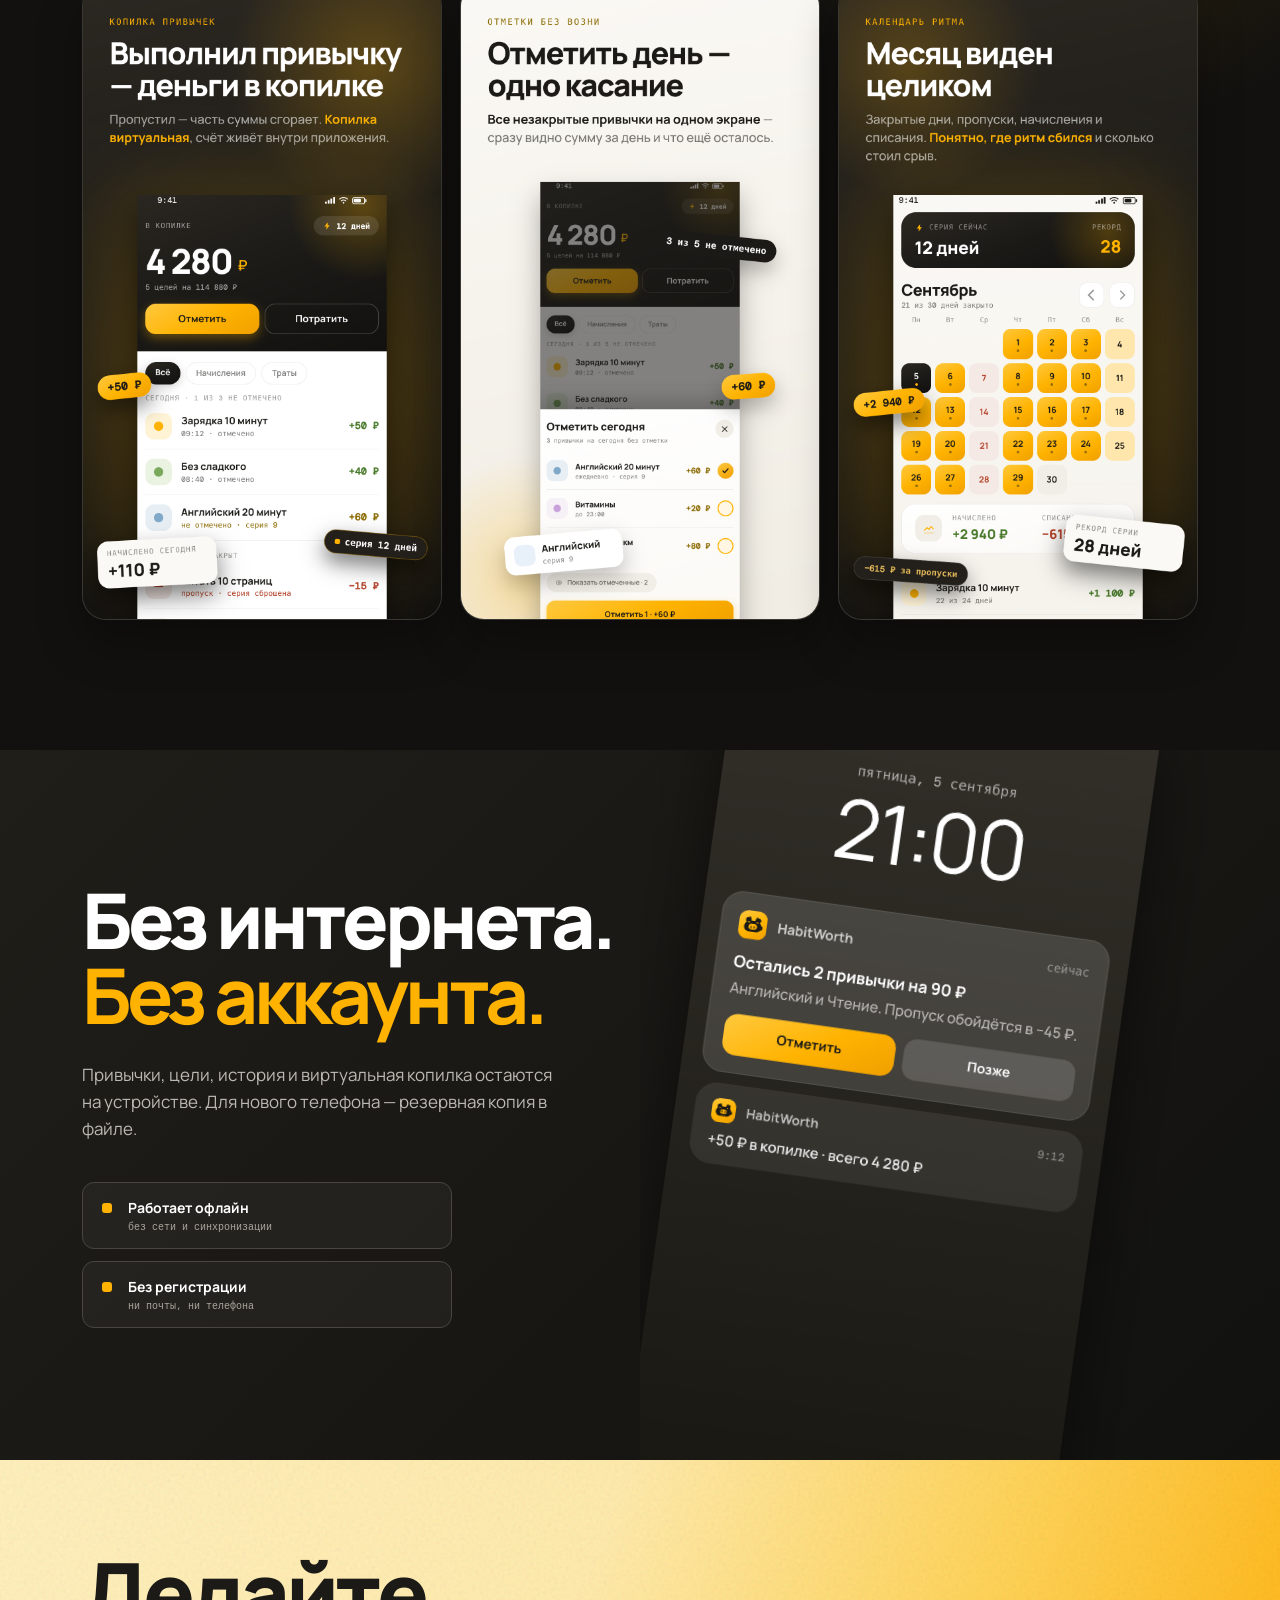
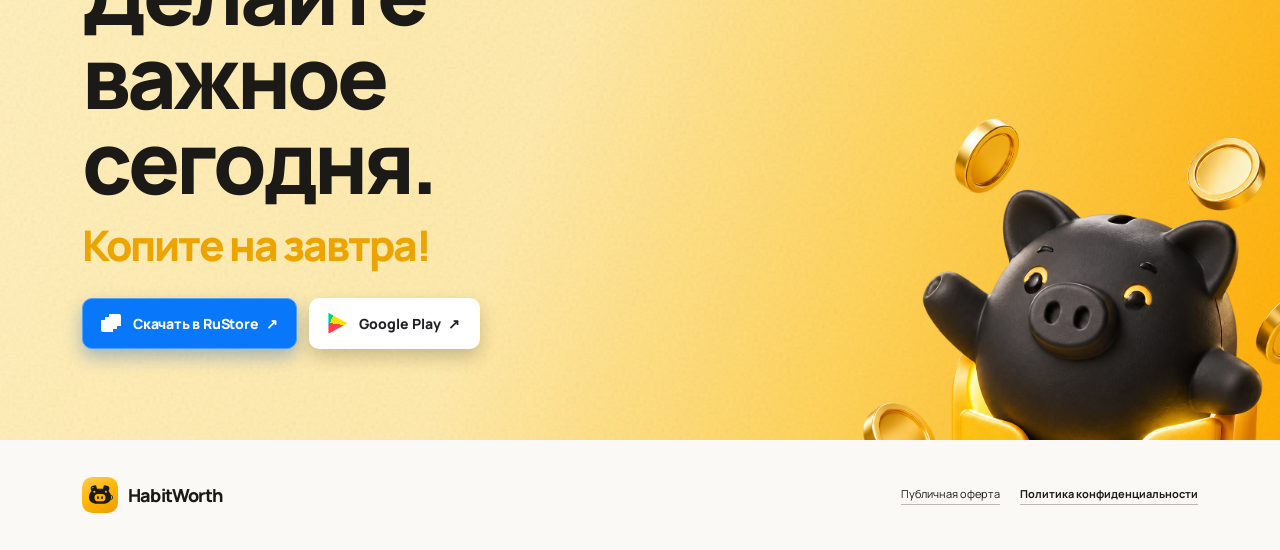
==== commit 3a4c72ba: "Add app store download buttons" ====
--- a/index.html
+++ b/index.html
@@ -29,9 +29,10 @@
             <h1>Награда<br /><span class="hero-accent-line">за <strong>каждый шаг</strong></span></h1>
             <p class="lead">Назначьте привычке награду. Выполнили сегодня — пополнили виртуальную копилку. Так важное приближает к тому, что давно хотелось.</p>
             <div class="hero-actions">
-              <a class="button button-primary" href="https://www.rustore.ru/catalog/app/app.habitworth" target="_blank" rel="noopener">Скачать в RuStore <span>↗</span></a>
+              <a class="button button-rustore" href="https://www.rustore.ru/catalog/app/app.habitworth" target="_blank" rel="noopener">Скачать в RuStore <span>↗</span></a>
+              <a class="button button-google-play" href="https://play.google.com/store/apps/details?id=app.habitworth" target="_blank" rel="noopener">Google Play <span>↗</span></a>
             </div>
-            <p class="store-note">Доступно для Android в RuStore</p>
+            <p class="store-note">Доступно для Android в RuStore и Google Play</p>
             <div class="trust-row">
               <div><b>Без регистрации</b><span>данные только у вас</span></div>
               <div><b>Работает офлайн</b><span>без сети и синхронизации</span></div>
@@ -127,7 +128,7 @@
 
       <section class="final-cta">
         <div class="container final-layout">
-          <div class="final-copy"><h2>Делайте<br />важное сегодня.</h2><p class="final-followup">Копите на завтра!</p><a class="coming-soon" href="https://www.rustore.ru/catalog/app/app.habitworth" target="_blank" rel="noopener">Скачать в RuStore ↗</a></div>
+          <div class="final-copy"><h2>Делайте<br />важное сегодня.</h2><p class="final-followup">Копите на завтра!</p><div class="final-store-links"><a class="button button-rustore" href="https://www.rustore.ru/catalog/app/app.habitworth" target="_blank" rel="noopener">Скачать в RuStore <span>↗</span></a><a class="button button-google-play" href="https://play.google.com/store/apps/details?id=app.habitworth" target="_blank" rel="noopener">Google Play <span>↗</span></a></div></div>
           <div class="launch-art"><img src="assets/launch-piggy.png" alt="Копилка HabitWorth и монеты" /></div>
         </div>
       </section>
--- a/styles.css
+++ b/styles.css
@@ -13,13 +13,19 @@
 .nav-download:hover { color:#fff; border-color:#fff; }
 .nav-download-disabled { color:#b6b1a8; border-color:#575349; cursor:default; }
 .nav-download-disabled:hover { color:#b6b1a8; border-color:#575349; }
+.button-rustore { position:relative; padding-left:50px; color:#fff; background:#0877f9; border:1px solid #50a2ff; box-shadow:0 8px 18px rgba(0,72,184,.34); font-family:Manrope,Arial,sans-serif; font-weight:800; letter-spacing:-.2px; }
+.button-rustore::before { content:""; position:absolute; left:18px; top:50%; width:20px; height:18px; transform:translateY(-50%); background:linear-gradient(#fff 0 0) 0 6px/12px 12px no-repeat,linear-gradient(#fff 0 0) 4px 3px/12px 12px no-repeat,linear-gradient(#fff 0 0) 8px 0/12px 12px no-repeat; border-radius:2px; }
+.button-rustore:hover { background:#0877f9; }
+.button-google-play { position:relative; padding-left:49px; color:#202124; background:#fff; border:1px solid rgba(255,255,255,.8); box-shadow:0 8px 18px rgba(0,0,0,.2); }
+.button-google-play::before { content:""; position:absolute; left:18px; top:50%; width:19px; height:21px; transform:translateY(-50%); clip-path:polygon(0 0,100% 50%,0 100%); background:conic-gradient(from 210deg at 10% 50%,#00a0ff 0 25%,#00d084 25% 48%,#ffe000 48% 69%,#ff3d4a 69% 100%); filter:drop-shadow(0 1px 1px rgba(0,0,0,.15)); }
+.button-google-play:hover { background:#fff; }
 .brand-icon { width:36px; height:36px; display:block; flex:none; }
 .store-note { color:#a9a59d; font-family:"DM Mono",monospace; font-size:11px; margin:16px 0 0; }
 .trust-row { margin-top:37px; }
 .marquee { bottom:0; transform:rotate(-2deg); }
 .button-disabled { cursor:default; opacity:.52; }
 .button-disabled:hover { transform:none; }
-.final-followup { margin:20px 0 0; color:#eca500; font-size:clamp(28px,3.3vw,46px); font-weight:800; letter-spacing:-2px; line-height:1; }.coming-soon { display:inline-flex; margin-top:32px; padding:9px 14px; border:1px solid rgba(27,26,23,.35); border-radius:999px; color:var(--ink); font-family:"DM Mono",monospace; font-size:11px; letter-spacing:.9px; }
+.final-followup { margin:20px 0 0; color:#eca500; font-size:clamp(28px,3.3vw,46px); font-weight:800; letter-spacing:-2px; line-height:1; }.final-store-links { display:flex; flex-wrap:wrap; gap:12px; margin-top:32px; }
 .section h2 strong { color:#a96700; }.promo-showcase h2 strong,.privacy h2 strong { color:var(--amber); }.final-cta h2 strong { color:#8b5a00; }
 .hero { overflow:visible; }
 .marquee { bottom:-25px; z-index:4; }
@@ -56,6 +62,7 @@
   .hero { min-height:0; padding-bottom:38px; }
   .hero-copy { padding-top:44px; }
   .hero h1 { font-size:clamp(48px,15vw,58px); }
+  .hero-actions { flex-wrap:wrap; }
   .lead { margin:22px 0; line-height:1.5; }
   .store-note { margin-top:13px; }
   .trust-row { margin-top:28px; }
